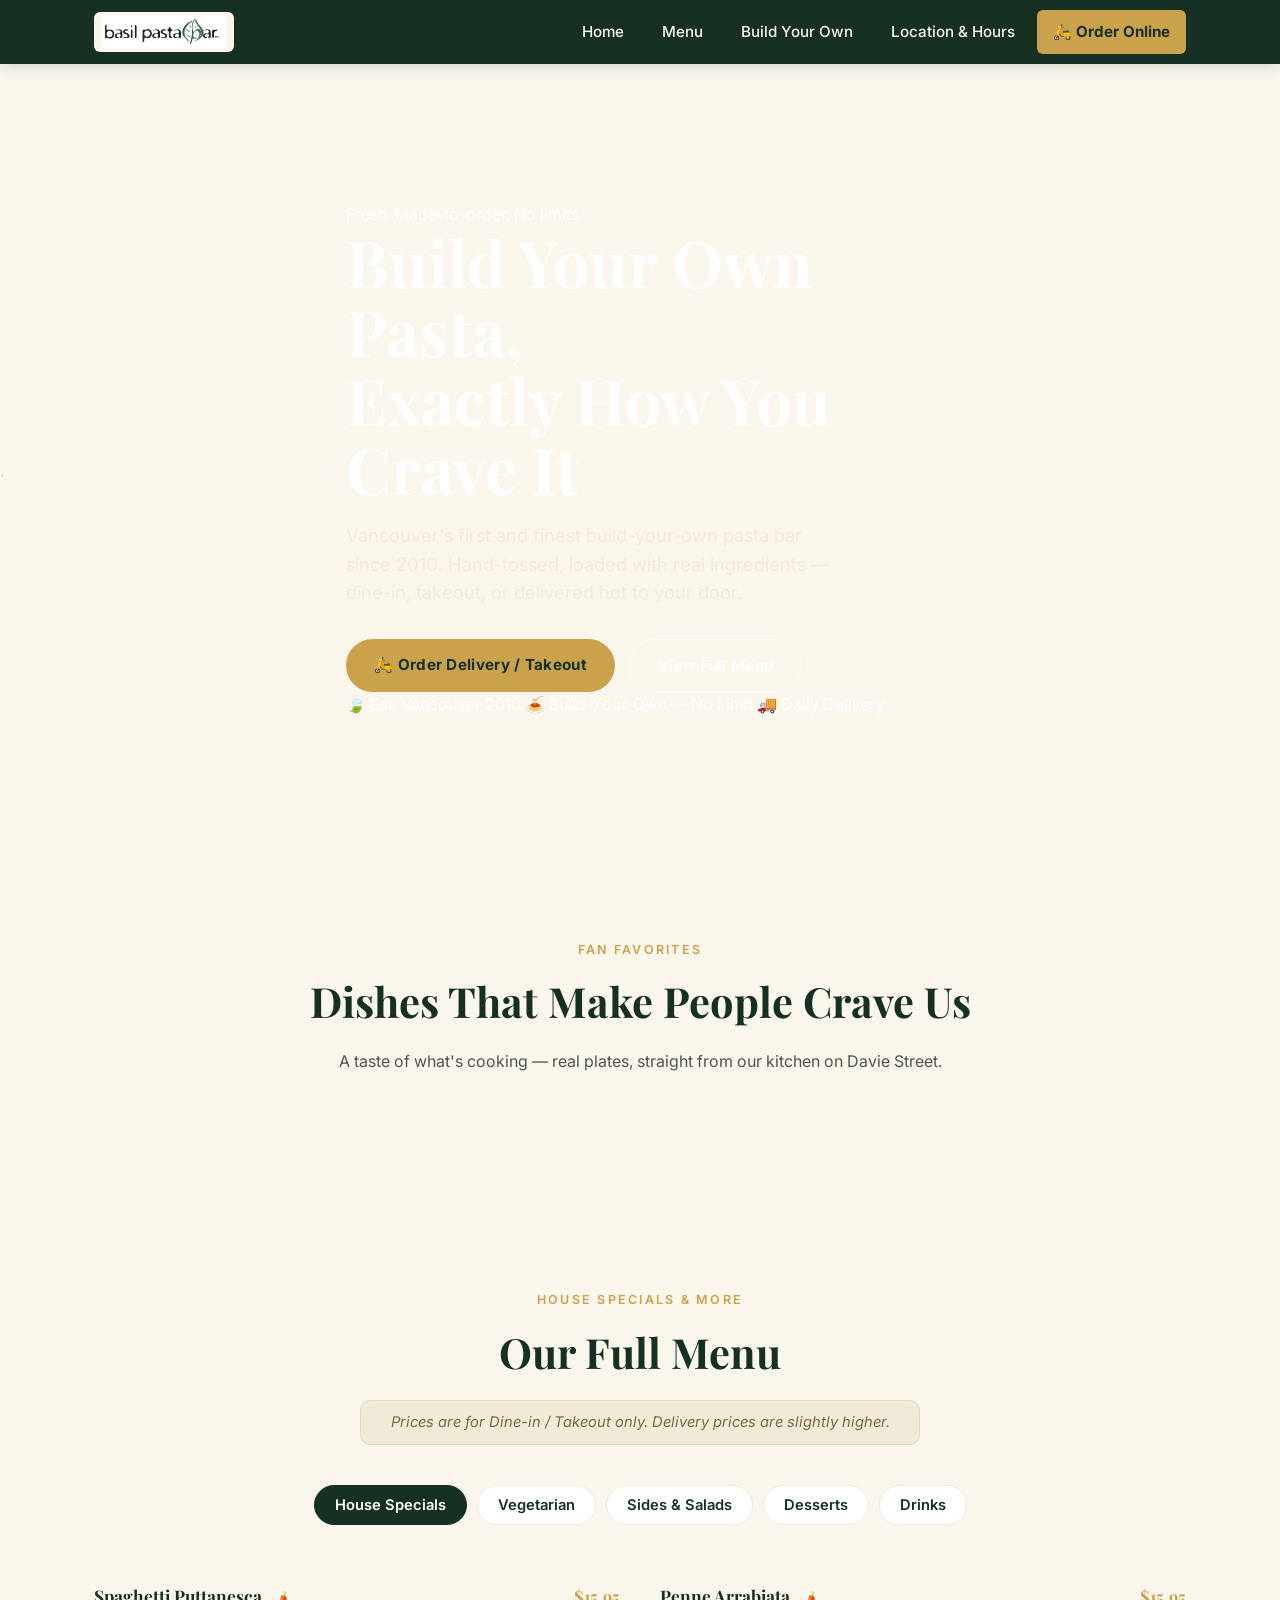
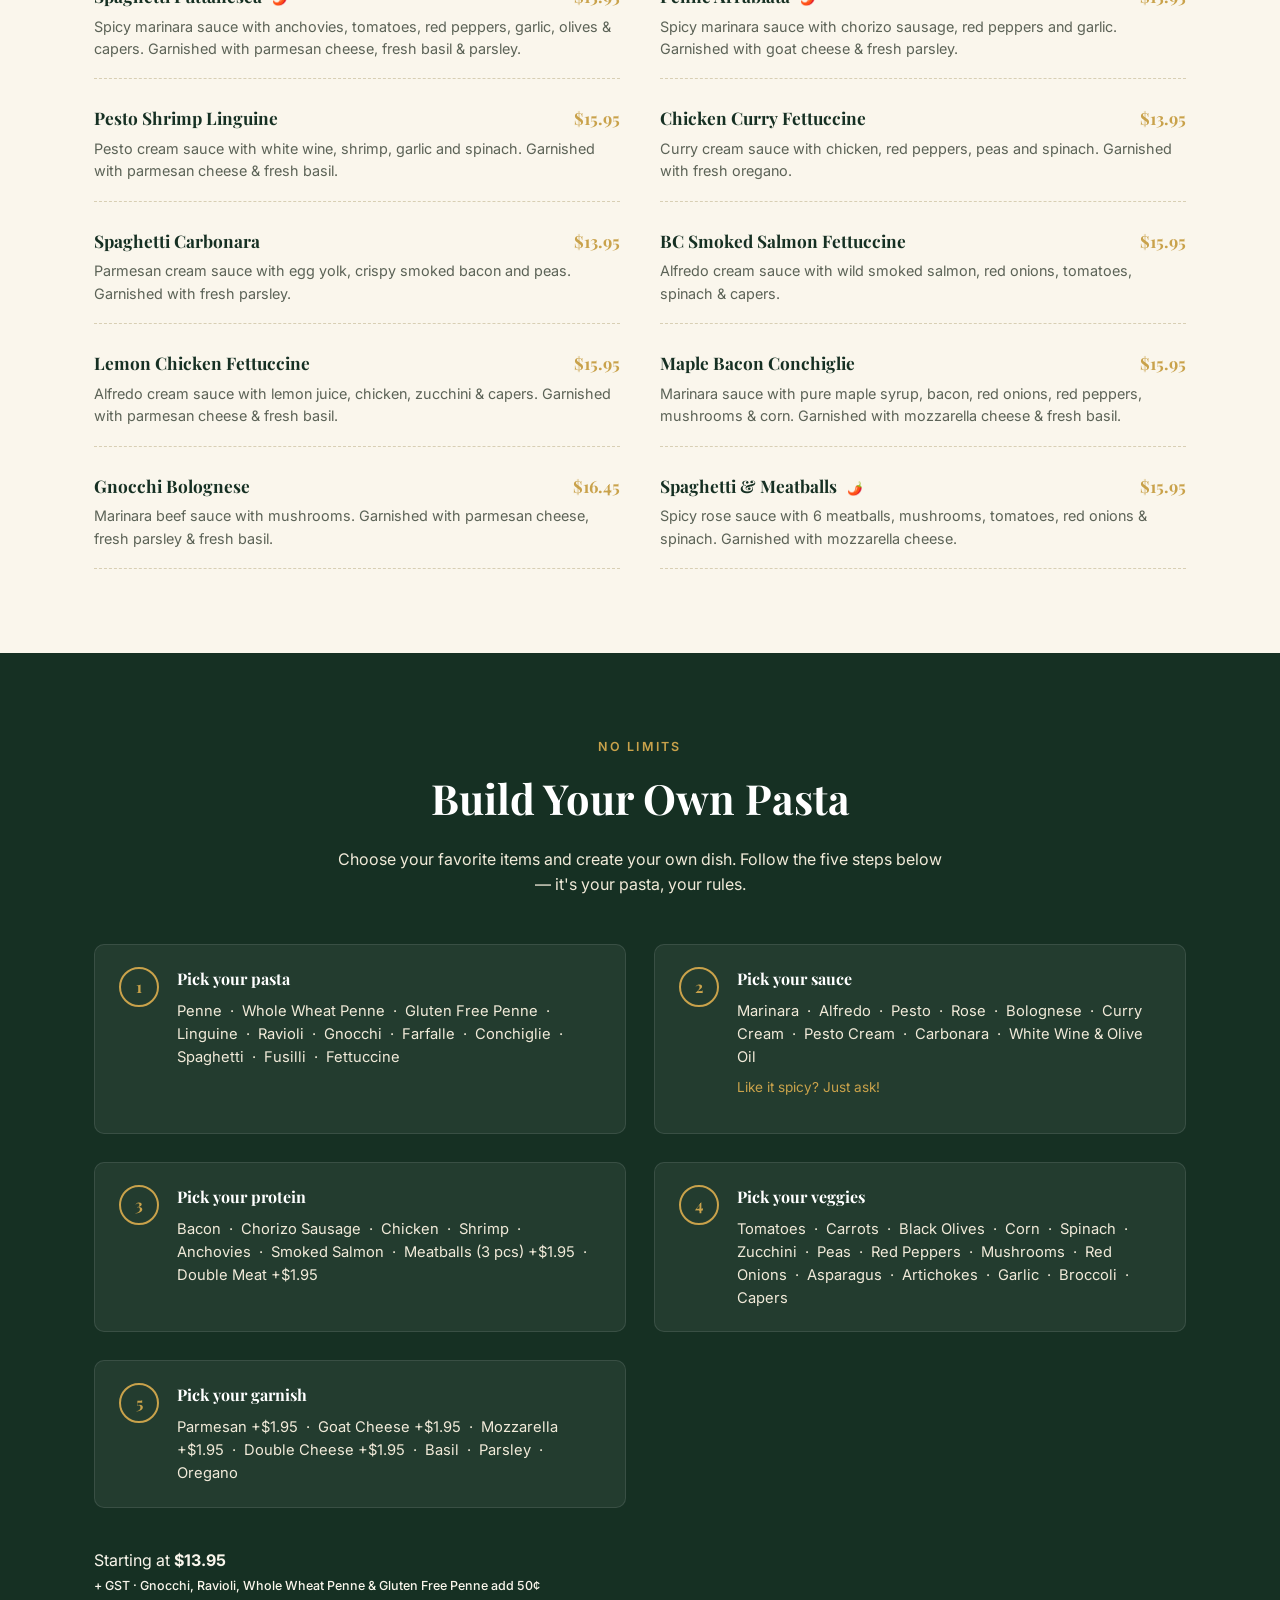
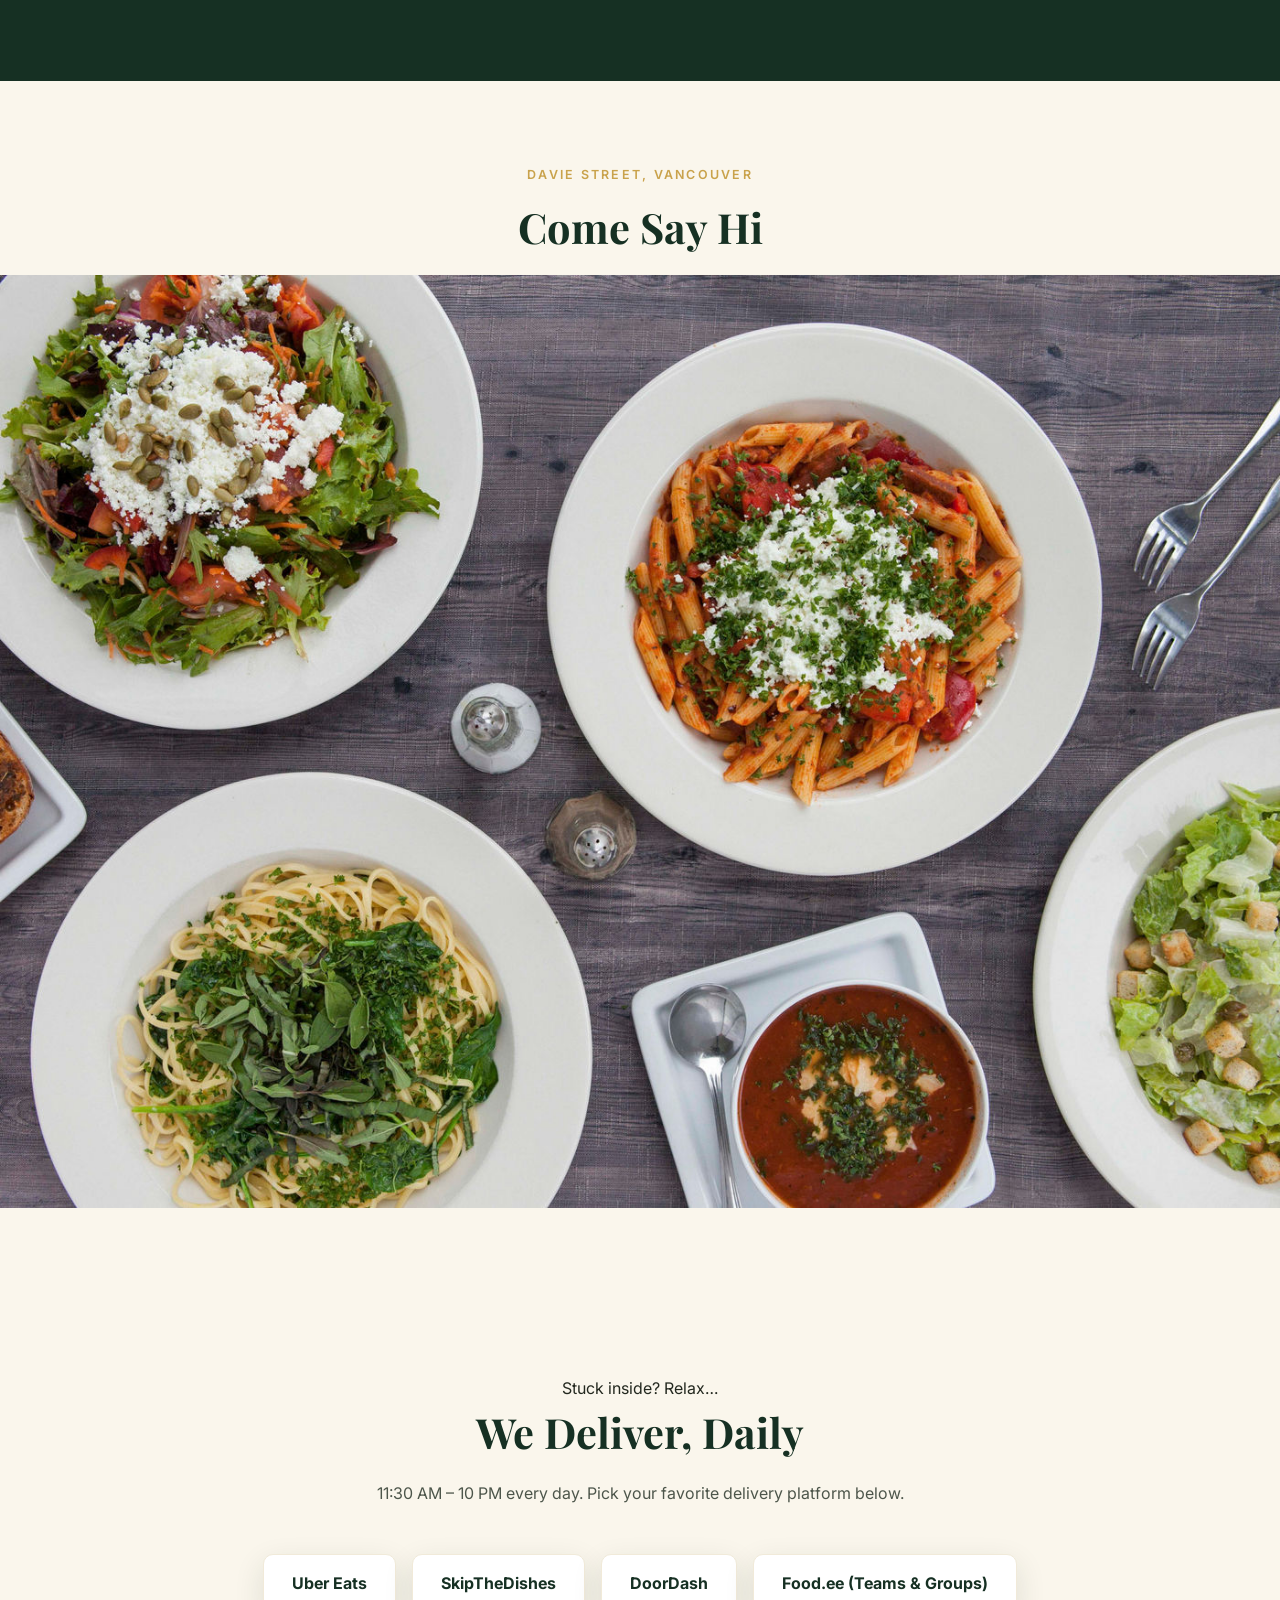
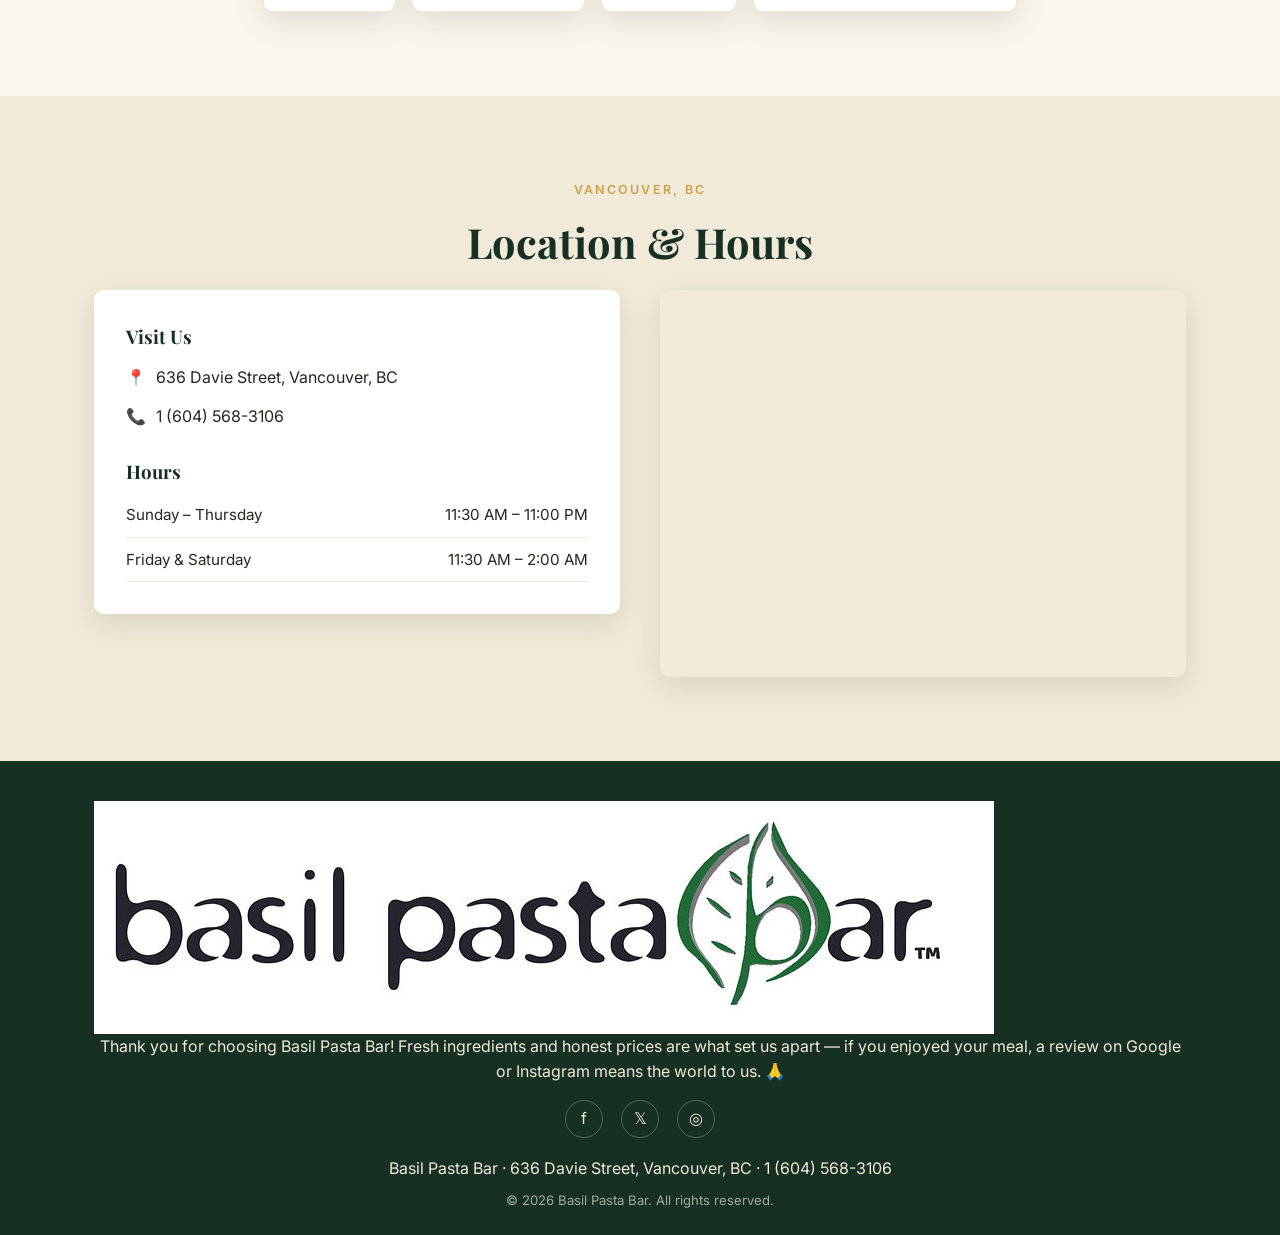
==== index.html @ 6fa66112 "Update index.html" ====
<!DOCTYPE html>
<html lang="en">
<head>
<meta charset="UTF-8">
<meta name="viewport" content="width=device-width, initial-scale=1.0">
<title>Basil Pasta Bar | Build-Your-Own Pasta in Vancouver, BC</title>
<meta name="description" content="Basil Pasta Bar — Vancouver's first and finest build-your-own pasta restaurant since 2010. 636 Davie Street, Vancouver, BC. Dine-in, takeout & delivery.">
<link rel="icon" href="images/logo.jpg">
<link rel="preconnect" href="https://fonts.googleapis.com">
<link href="https://fonts.googleapis.com/css2?family=Playfair+Display:wght@600;700;800&family=Caveat:wght@600;700&family=Inter:wght@400;500;600;700;800&display=swap" rel="stylesheet">
<link rel="stylesheet" href="css/style.css">
</head>
<body>

<header class="site-header" id="site-header">
  <div class="nav-wrap">
    <a href="#top" class="brand">
      <img src="images/logo.jpg" alt="Basil Pasta Bar logo">
    </a>
    <nav class="nav-links" id="nav-links">
      <a href="#top">Home</a>
      <a href="#menu">Menu</a>
      <a href="#build-your-own">Build Your Own</a>
      <a href="#location">Location &amp; Hours</a>
      <a href="#order-online" class="btn-order">🛵 Order Online</a>
    </nav>
    <button class="nav-toggle" id="nav-toggle" aria-label="Toggle menu">
      <span></span><span></span><span></span>
    </button>
  </div>
</header>

<section class="hero" id="top">
  <div class="hero-slides">
    <div class="hero-slide" style="background-image:url('images/dishes/puttanesca.jpg')"></div>
    <div class="hero-slide" style="background-image:url('images/dishes/penne-arrabiata.jpg')"></div>
    <div class="hero-slide" style="background-image:url('images/dishes/pesto-shrimp-linguine.jpg')"></div>
    <div class="hero-slide" style="background-image:url('images/dishes/bc-smoked-salmon-fettuccine.jpg')"></div>
  </div>
  <div class="hero-scrim"></div>

  <div class="twirl-badge" aria-hidden="true">
    <svg viewBox="0 0 200 200" class="twirl-badge-ring">
      <defs>
        <path id="twirl-circle-path" d="M 100,100 m -78,0 a 78,78 0 1,1 156,0 a 78,78 0 1,1 -156,0" />
      </defs>
      <text font-size="12.5" font-weight="700" letter-spacing="2" fill="var(--cream-2)">
        <textPath href="#twirl-circle-path" startOffset="0%">
          TWIRL-WORTHY • FRESH DAILY • NO LIMITS •
        </textPath>
      </text>
    </svg>
    <svg viewBox="0 0 100 100" class="twirl-badge-icon">
      <g class="twirl-strands">
        <path class="twirl-strand" pathLength="100" d="M35,78 C 30,55 55,58 48,38 C 42,20 60,15 58,4" />
        <path class="twirl-strand twirl-strand-2" pathLength="100" d="M50,80 C 46,58 68,55 60,36 C 53,18 68,14 64,3" />
        <path class="twirl-strand twirl-strand-3" pathLength="100" d="M64,78 C 62,56 82,52 72,34 C 64,17 76,12 70,2" />
      </g>
      <g class="twirl-fork">
        <line x1="50" y1="2" x2="50" y2="30" />
        <line x1="44" y1="2" x2="44" y2="14" />
        <line x1="50" y1="2" x2="50" y2="14" />
        <line x1="56" y1="2" x2="56" y2="14" />
      </g>
    </svg>
  </div>

  <div class="container hero-content">
    <span class="hero-script">Fresh. Made-to-order. No limits.</span>
    <h1>Build Your Own Pasta,<br>Exactly How You Crave It</h1>
    <p class="lead">Vancouver's first and finest build-your-own pasta bar since 2010. Hand-tossed, loaded with real ingredients — dine-in, takeout, or delivered hot to your door.</p>
    <div class="hero-ctas">
      <a href="#order-online" class="btn btn-primary">🛵 Order Delivery / Takeout</a>
      <a href="#menu" class="btn btn-secondary">View Full Menu</a>
    </div>
    <div class="hero-badges">
      <span class="badge">🍃 Est. Vancouver 2010</span>
      <span class="badge">🍝 Build-Your-Own — No Limit</span>
      <span class="badge">🚚 Daily Delivery</span>
    </div>
  </div>
</section>

<section class="signature-section">
  <div class="container">
    <span class="section-label">Fan Favorites</span>
    <h2 class="section-title">Dishes That Make People Crave Us</h2>
    <p class="section-intro">A taste of what's cooking — real plates, straight from our kitchen on Davie Street.</p>
    <div class="dish-grid" id="signature-grid"></div>
  </div>
</section>

<section class="menu-section" id="menu">
  <div class="container">
    <span class="section-label">House Specials &amp; More</span>
    <h2 class="section-title">Our Full Menu</h2>
    <p id="menu-note" class="menu-note"></p>
    <div class="menu-tabs" id="menu-tabs"></div>
    <div id="menu-panels"></div>
  </div>
</section>

<section class="byo-section" id="build-your-own">
  <div class="container">
    <span class="section-label">No Limits</span>
    <h2 class="section-title">Build Your Own Pasta</h2>
    <p class="section-intro">Choose your favorite items and create your own dish. Follow the five steps below — it's your pasta, your rules.</p>
    <div class="byo-layout">
      <div class="byo-image reveal" id="byo-image"></div>
      <div class="byo-steps" id="byo-steps"></div>
    </div>
    <div class="byo-price-wrap" id="byo-price"></div>
  </div>
</section>

<section class="atmosphere-section">
  <div class="container">
    <span class="section-label">Davie Street, Vancouver</span>
    <h2 class="section-title">Come Say Hi</h2>
  </div>
  <div class="atmosphere-grid atmosphere-single">
    <img src="images/storefront.jpg" alt="Basil Pasta Bar storefront on Davie Street" loading="lazy">
  </div>
</section>

<section class="order-section" id="order-online" style="background-image:url('images/dishes/build-your-own.jpg')">
  <div class="order-overlay"></div>
  <div class="container">
    <span class="hero-script light">Stuck inside? Relax…</span>
    <h2 class="section-title light">We Deliver, Daily</h2>
    <p class="section-intro light">11:30 AM – 10 PM every day. Pick your favorite delivery platform below.</p>
    <div class="delivery-links" id="delivery-links"></div>
  </div>
</section>

<section class="location-section" id="location">
  <div class="container">
    <span class="section-label">Vancouver, BC</span>
    <h2 class="section-title">Location &amp; Hours</h2>
    <div class="location-grid">
      <div class="location-card">
        <h3>Visit Us</h3>
        <div class="contact-line">📍 <span data-field="address">636 Davie Street, Vancouver, BC</span></div>
        <div class="contact-line">📞 <a href="tel:16045683106" data-field="phone">1 (604) 568-3106</a></div>
        <h3 style="margin-top:28px;">Hours</h3>
        <div id="hours-list"></div>
      </div>
      <div class="location-map">
        <iframe
          src="https://maps.google.com/maps?q=636%20Davie%20Street%2C%20Vancouver%2C%20BC&t=&z=15&ie=UTF8&iwloc=&output=embed"
          allowfullscreen loading="lazy" title="Basil Pasta Bar location map"></iframe>
      </div>
    </div>
  </div>
</section>

<footer class="site-footer">
  <div class="container">
    <img src="images/logo.jpg" alt="Basil Pasta Bar" class="footer-logo">
    <p class="footer-thanks">Thank you for choosing Basil Pasta Bar! Fresh ingredients and honest prices are what set us apart — if you enjoyed your meal, a review on Google or Instagram means the world to us. 🙏</p>
    <div class="footer-social">
      <a id="social-facebook" target="_blank" rel="noopener" aria-label="Facebook">f</a>
      <a id="social-twitter" target="_blank" rel="noopener" aria-label="Twitter">𝕏</a>
      <a id="social-instagram" target="_blank" rel="noopener" aria-label="Instagram">◎</a>
    </div>
    <div>Basil Pasta Bar · 636 Davie Street, Vancouver, BC · <a href="tel:16045683106" data-field="phone">1 (604) 568-3106</a></div>
    <div class="footer-fine">&copy; <span id="year"></span> Basil Pasta Bar. All rights reserved.</div>
  </div>
</footer>

<script src="js/menu-data.js"></script>
<script src="js/main.js"></script>
</body>
</html>
---- css/style.css ----
:root {
  --green-dark: #163023;
  --green: #1f4a35;
  --green-mid: #2c6b4a;
  --cream: #faf6ec;
  --cream-2: #f1ead9;
  --gold: #c9a24b;
  --ink: #23281f;
  --white: #ffffff;
  --radius: 10px;
  --shadow: 0 10px 30px rgba(22, 48, 35, 0.12);
  --font-display: "Playfair Display", Georgia, serif;
  --font-body: "Inter", -apple-system, BlinkMacSystemFont, "Segoe UI", sans-serif;
}

* { box-sizing: border-box; }
html { scroll-behavior: smooth; }

body {
  margin: 0;
  font-family: var(--font-body);
  color: var(--ink);
  background: var(--cream);
  line-height: 1.55;
}

img { max-width: 100%; display: block; }
a { color: inherit; text-decoration: none; }
h1, h2, h3, h4 { font-family: var(--font-display); margin: 0 0 .4em; }
p { margin: 0 0 1em; }
.container { max-width: 1140px; margin: 0 auto; padding: 0 24px; }
section { padding: 84px 0; }
.section-label {
  text-transform: uppercase;
  letter-spacing: .18em;
  font-size: .78rem;
  color: var(--gold);
  font-weight: 600;
  margin-bottom: 10px;
  display: block;
  text-align: center;
}
.section-title {
  text-align: center;
  font-size: clamp(1.8rem, 3.5vw, 2.6rem);
  color: var(--green-dark);
  margin-bottom: 16px;
}
.section-intro {
  text-align: center;
  max-width: 620px;
  margin: 0 auto 48px;
  color: #4d564b;
}

/* ---------- Header ---------- */
.site-header {
  position: sticky;
  top: 0;
  z-index: 100;
  background: var(--green-dark);
  box-shadow: 0 2px 14px rgba(0,0,0,.15);
}
.nav-wrap {
  max-width: 1140px;
  margin: 0 auto;
  padding: 10px 24px;
  display: flex;
  align-items: center;
  justify-content: space-between;
}
.brand { display: flex; align-items: center; gap: 10px; }
.brand img { height: 40px; background: var(--cream); border-radius: 6px; padding: 4px 8px; }
.brand-est { color: var(--cream-2); font-size: .7rem; letter-spacing: .08em; display: none; }
.nav-links {
  display: flex;
  gap: 6px;
  align-items: center;
}
.nav-links a {
  color: var(--cream);
  padding: 10px 16px;
  font-weight: 500;
  font-size: .95rem;
  border-radius: 6px;
  transition: background .15s;
}
.nav-links a:hover { background: rgba(255,255,255,.08); }
.nav-links a.btn-order {
  background: var(--gold);
  color: var(--green-dark);
  font-weight: 700;
}
.nav-links a.btn-order:hover { background: #d8b563; }
.nav-toggle {
  display: none;
  flex-direction: column;
  gap: 5px;
  background: none;
  border: none;
  cursor: pointer;
  padding: 6px;
}
.nav-toggle span { width: 24px; height: 2px; background: var(--cream); display: block; }

/* ---------- Hero ---------- */
.hero {
  position: relative;
  min-height: 88vh;
  display: flex;
  align-items: center;
  color: var(--white);
  background: linear-gradient(180deg, rgba(15,35,25,.55), rgba(10,25,18,.82)), var(--hero-img) center/cover no-repeat;
}
.hero-content { max-width: 640px; }
.hero .section-label { text-align: left; color: var(--gold); }
.hero h1 {
  font-size: clamp(2.4rem, 5.5vw, 4rem);
  line-height: 1.08;
  margin-bottom: 18px;
}
.hero p.lead {
  font-size: 1.15rem;
  color: var(--cream-2);
  max-width: 500px;
}
.hero-ctas { display: flex; gap: 14px; margin-top: 32px; flex-wrap: wrap; }
.btn {
  display: inline-block;
  padding: 14px 28px;
  border-radius: 999px;
  font-weight: 700;
  font-size: .95rem;
  letter-spacing: .02em;
  transition: transform .15s, box-shadow .15s;
}
.btn-primary { background: var(--gold); color: var(--green-dark); }
.btn-secondary { background: transparent; color: var(--white); border: 1.5px solid rgba(255,255,255,.6); }
.btn:hover { transform: translateY(-2px); box-shadow: 0 8px 18px rgba(0,0,0,.25); }

/* ---------- Gallery strip ---------- */
.gallery-strip {
  display: grid;
  grid-template-columns: repeat(6, 1fr);
  gap: 4px;
  background: var(--green-dark);
}
.gallery-strip img { width: 100%; height: 220px; object-fit: cover; opacity: .92; transition: opacity .2s, transform .3s; }
.gallery-strip img:hover { opacity: 1; transform: scale(1.03); }

/* ---------- Menu ---------- */
.menu-section { background: var(--cream); }
.menu-note {
  text-align: center;
  font-style: italic;
  color: #7a6a3a;
  background: var(--cream-2);
  border: 1px solid #e6d9b8;
  border-radius: var(--radius);
  padding: 10px 16px;
  max-width: 560px;
  margin: 0 auto 40px;
  font-size: .92rem;
}
.menu-tabs {
  display: flex;
  flex-wrap: wrap;
  gap: 10px;
  justify-content: center;
  margin-bottom: 40px;
}
.menu-tab {
  background: var(--white);
  border: 1.5px solid var(--cream-2);
  color: var(--green-dark);
  padding: 10px 20px;
  border-radius: 999px;
  font-family: var(--font-body);
  font-weight: 600;
  font-size: .92rem;
  cursor: pointer;
  transition: all .15s;
}
.menu-tab:hover { border-color: var(--green-mid); }
.menu-tab.active { background: var(--green-dark); color: var(--white); border-color: var(--green-dark); }

.menu-panel { display: none; }
.menu-panel.active { display: block; animation: fadeIn .25s ease; }
@keyframes fadeIn { from { opacity: 0; transform: translateY(6px);} to { opacity: 1; transform: none; } }

.menu-list {
  display: grid;
  grid-template-columns: 1fr 1fr;
  gap: 8px 40px;
}
.menu-item {
  padding: 18px 0;
  border-bottom: 1px dashed #d8cfb4;
}
.menu-item-head {
  display: flex;
  justify-content: space-between;
  align-items: baseline;
  gap: 12px;
}
.menu-item-head h4 { font-size: 1.08rem; color: var(--green-dark); margin: 0; }
.menu-item-price {
  font-family: var(--font-display);
  font-weight: 700;
  color: var(--gold);
  white-space: nowrap;
  font-size: 1.05rem;
}
.menu-item-desc { font-size: .9rem; color: #5c6357; margin: 6px 0 0; }
.tag { font-size: .78rem; margin-left: 6px; }
.tag-veg { color: var(--green-mid); font-weight: 700; }

/* ---------- Build your own ---------- */
.byo-section { background: var(--green-dark); color: var(--cream); }
.byo-section .section-title { color: var(--white); }
.byo-section .section-intro { color: var(--cream-2); }
.byo-steps {
  display: grid;
  grid-template-columns: 1fr 1fr;
  gap: 28px;
  margin-bottom: 40px;
}
.byo-step {
  background: rgba(255,255,255,.06);
  border: 1px solid rgba(255,255,255,.1);
  border-radius: var(--radius);
  padding: 22px 24px;
  display: flex;
  gap: 18px;
}
.byo-step-num {
  flex-shrink: 0;
  width: 40px;
  height: 40px;
  border-radius: 50%;
  border: 2px solid var(--gold);
  color: var(--gold);
  font-family: var(--font-display);
  font-weight: 700;
  display: flex;
  align-items: center;
  justify-content: center;
}
.byo-step-body h4 { color: var(--white); margin-bottom: 8px; }
.byo-options { color: var(--cream-2); font-size: .92rem; margin: 0; }
.byo-note { color: var(--gold); font-size: .85rem; margin-top: 8px; }
.byo-price-badge {
  text-align: center;
  background: var(--gold);
  color: var(--green-dark);
  padding: 20px;
  border-radius: var(--radius);
  font-size: 1.3rem;
  max-width: 460px;
  margin: 0 auto;
}
.byo-pricenote { font-size: .78rem; font-weight: 500; display: inline-block; margin-top: 4px; }

/* ---------- Order online ---------- */
.order-section { text-align: center; }
.delivery-links {
  display: flex;
  gap: 16px;
  justify-content: center;
  flex-wrap: wrap;
  margin-top: 8px;
}
.delivery-btn {
  background: var(--white);
  border: 1.5px solid var(--cream-2);
  padding: 16px 28px;
  border-radius: var(--radius);
  font-weight: 700;
  color: var(--green-dark);
  box-shadow: var(--shadow);
  transition: transform .15s, border-color .15s;
}
.delivery-btn:hover { transform: translateY(-3px); border-color: var(--gold); }

/* ---------- Location ---------- */
.location-section { background: var(--cream-2); }
.location-grid {
  display: grid;
  grid-template-columns: 1fr 1fr;
  gap: 40px;
  align-items: start;
}
.location-card {
  background: var(--white);
  border-radius: var(--radius);
  padding: 32px;
  box-shadow: var(--shadow);
}
.location-card h3 { color: var(--green-dark); }
.hours-row {
  display: flex;
  justify-content: space-between;
  padding: 10px 0;
  border-bottom: 1px solid var(--cream-2);
  font-size: .95rem;
}
.location-map { border-radius: var(--radius); overflow: hidden; box-shadow: var(--shadow); }
.location-map iframe { width: 100%; height: 100%; min-height: 380px; border: 0; }
.contact-line { display: flex; align-items: center; gap: 10px; margin: 14px 0; font-size: 1rem; }
.contact-line strong { color: var(--green-dark); }

/* ---------- Footer ---------- */
.site-footer {
  background: var(--green-dark);
  color: var(--cream-2);
  padding: 40px 0 24px;
  text-align: center;
}
.footer-social { display: flex; gap: 18px; justify-content: center; margin-bottom: 18px; }
.footer-social a {
  width: 38px; height: 38px;
  border-radius: 50%;
  border: 1px solid rgba(255,255,255,.25);
  display: flex; align-items: center; justify-content: center;
  transition: background .15s;
}
.footer-social a:hover { background: rgba(255,255,255,.1); }
.footer-fine { font-size: .82rem; color: #9fae9e; margin-top: 10px; }

/* ---------- Responsive ---------- */
@media (max-width: 860px) {
  .nav-toggle { display: flex; }
  .nav-links {
    position: absolute;
    top: 100%; left: 0; right: 0;
    background: var(--green-dark);
    flex-direction: column;
    align-items: stretch;
    padding: 8px 16px 16px;
    display: none;
  }
  .nav-links.open { display: flex; }
  .nav-links a { padding: 12px 8px; }
  .gallery-strip { grid-template-columns: repeat(3, 1fr); }
  .gallery-strip img { height: 140px; }
  .menu-list { grid-template-columns: 1fr; }
  .byo-steps { grid-template-columns: 1fr; }
  .location-grid { grid-template-columns: 1fr; }
  section { padding: 56px 0; }
}
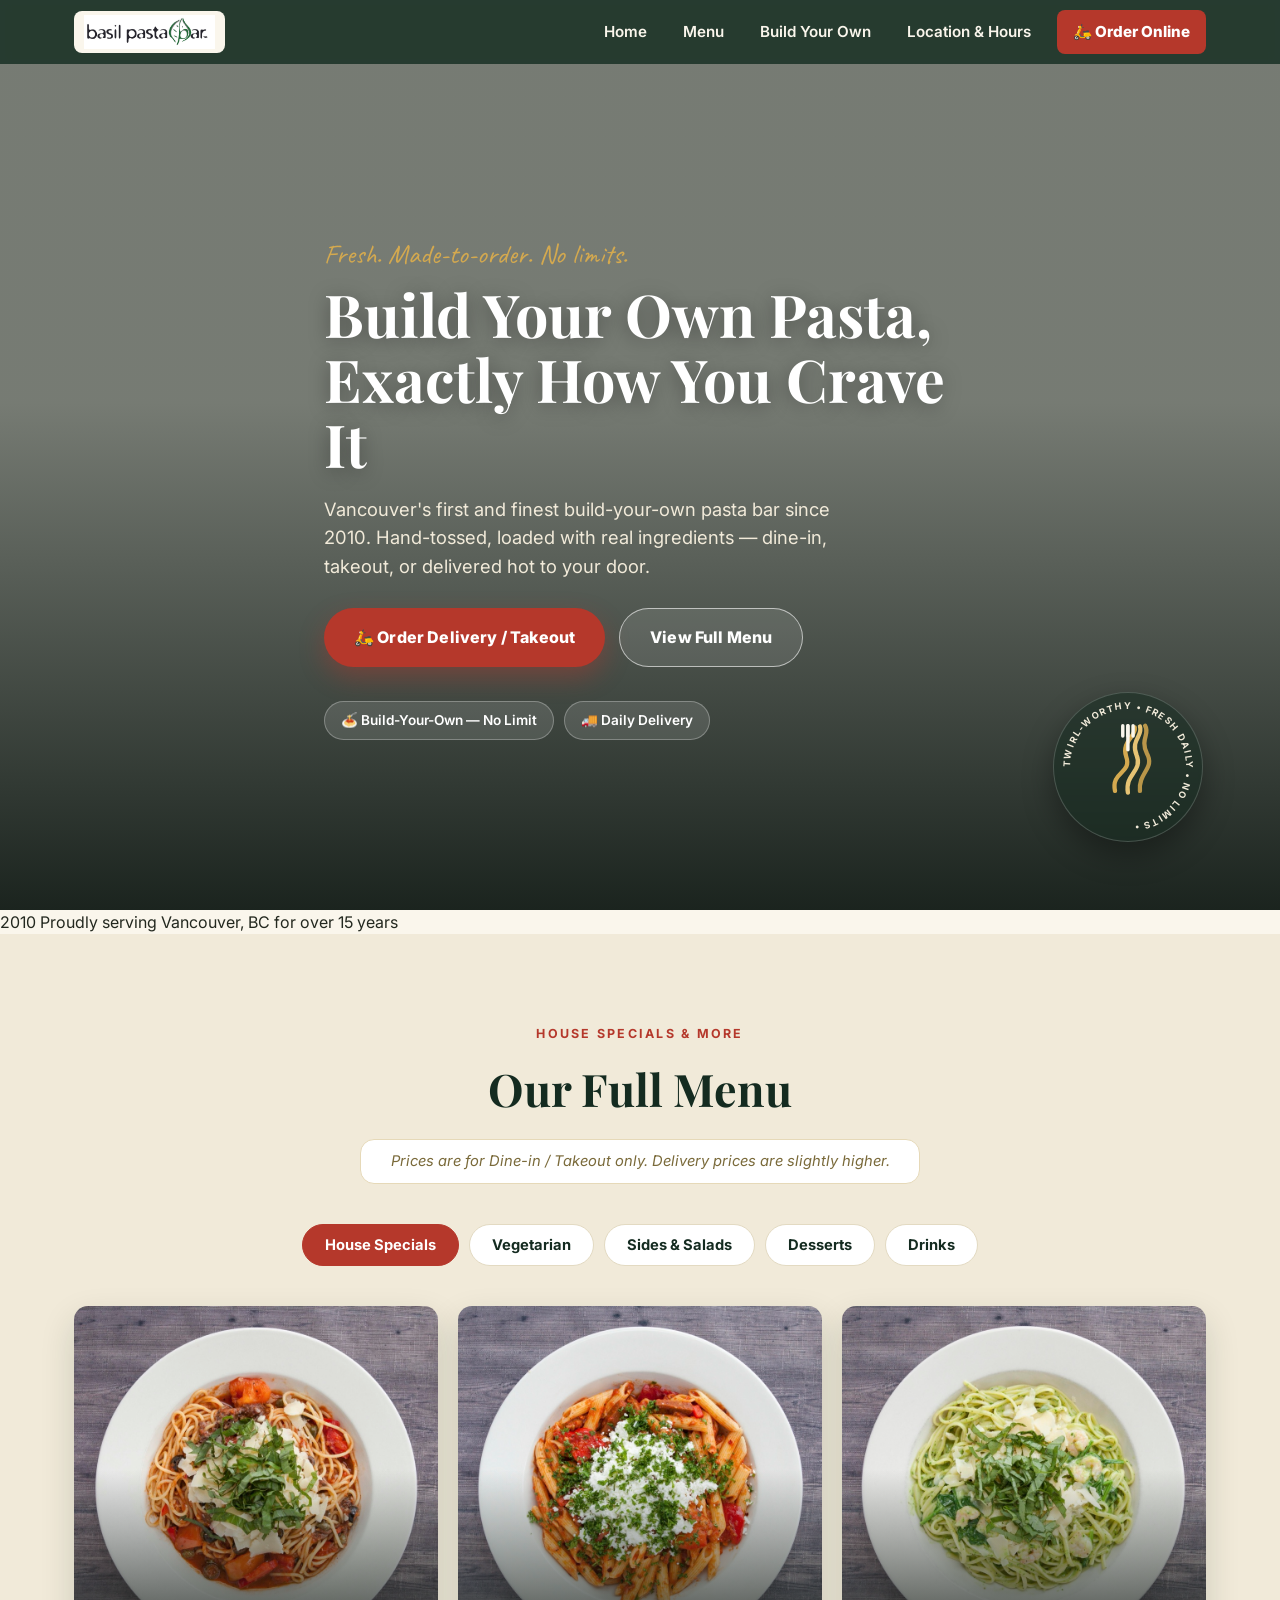
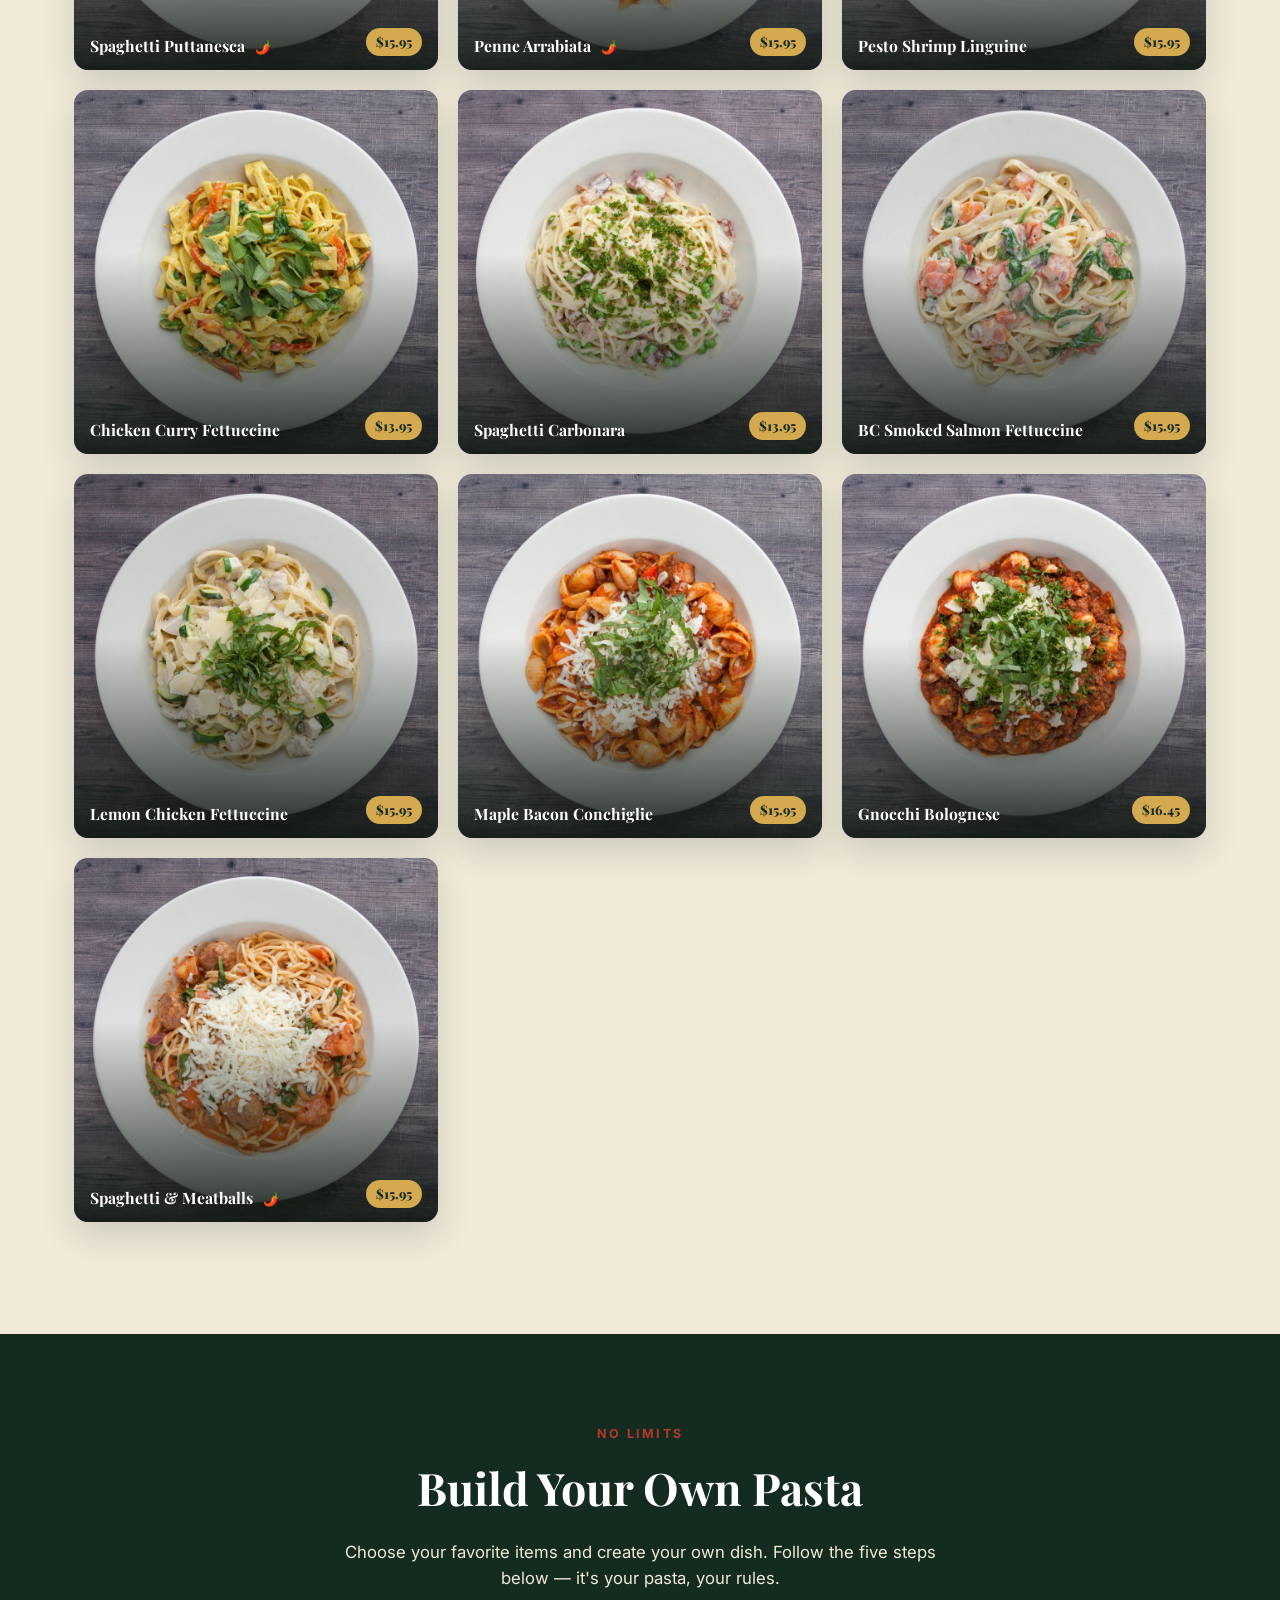
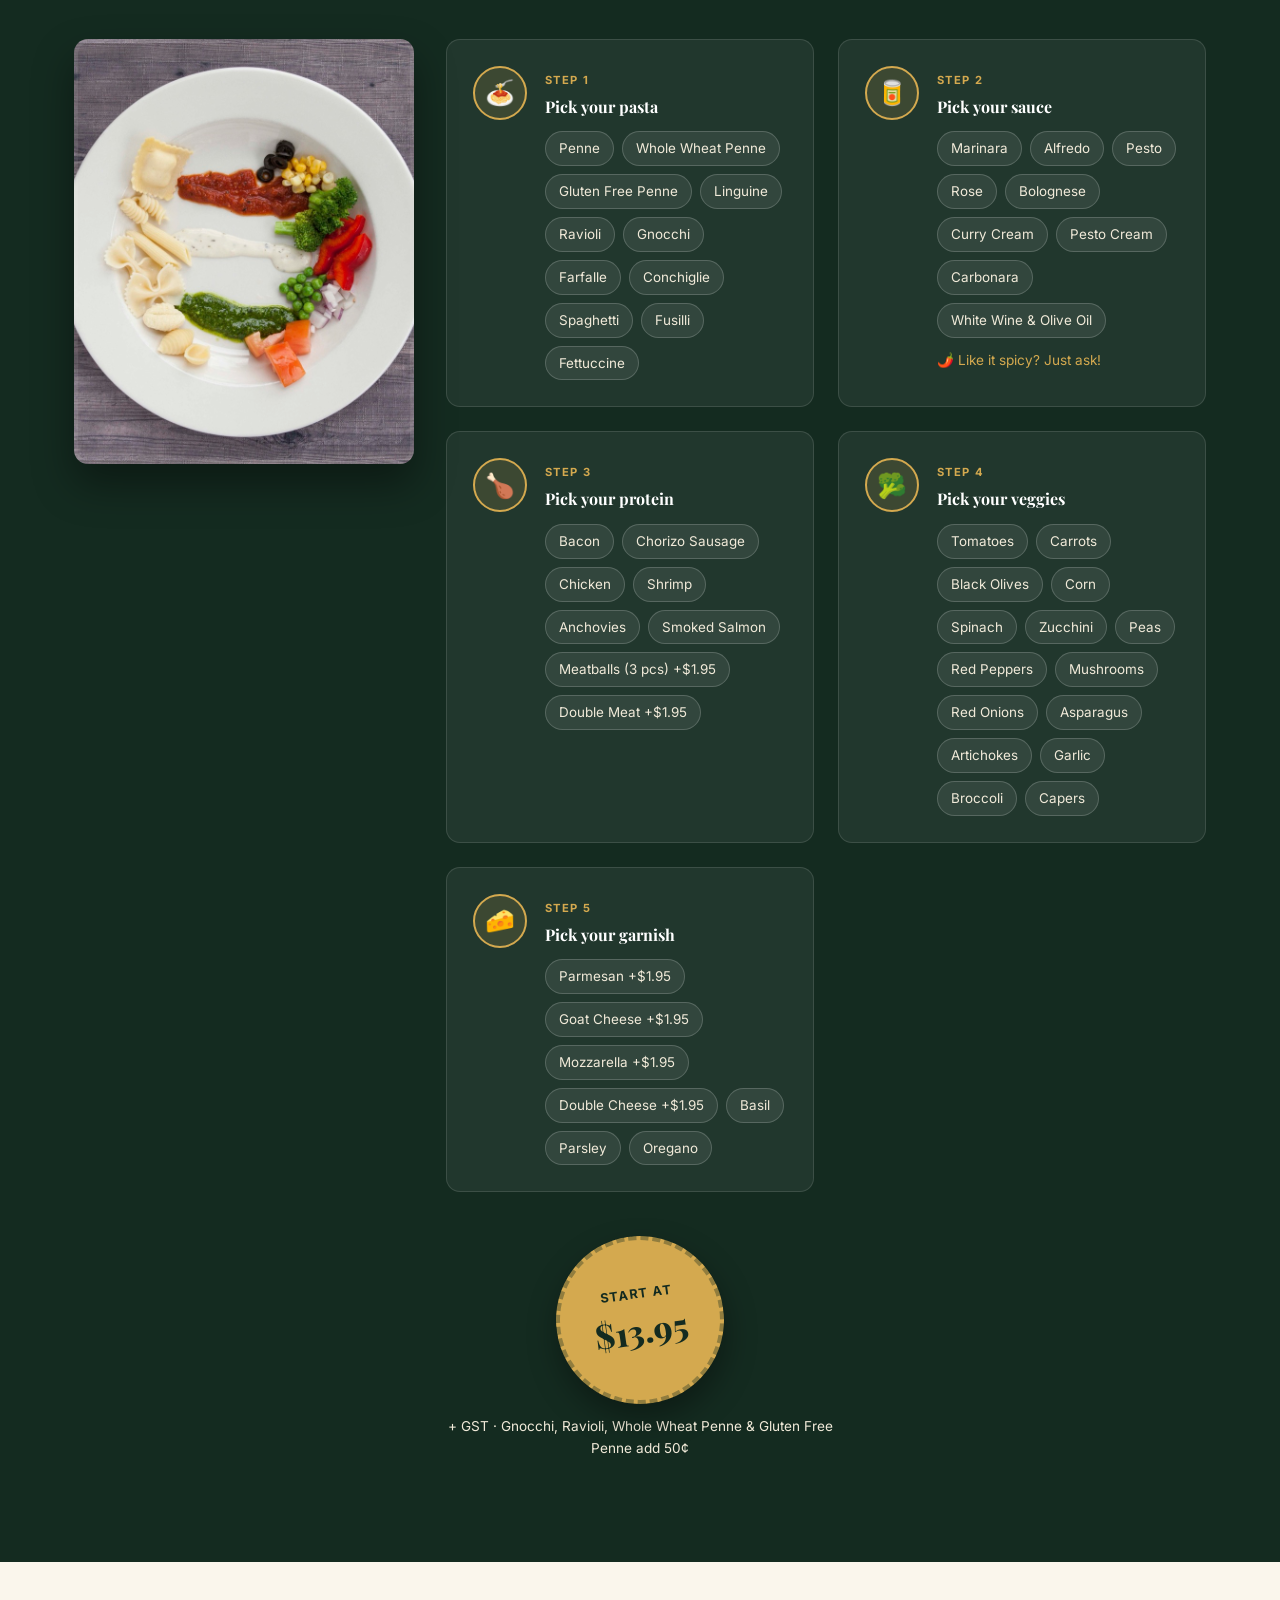
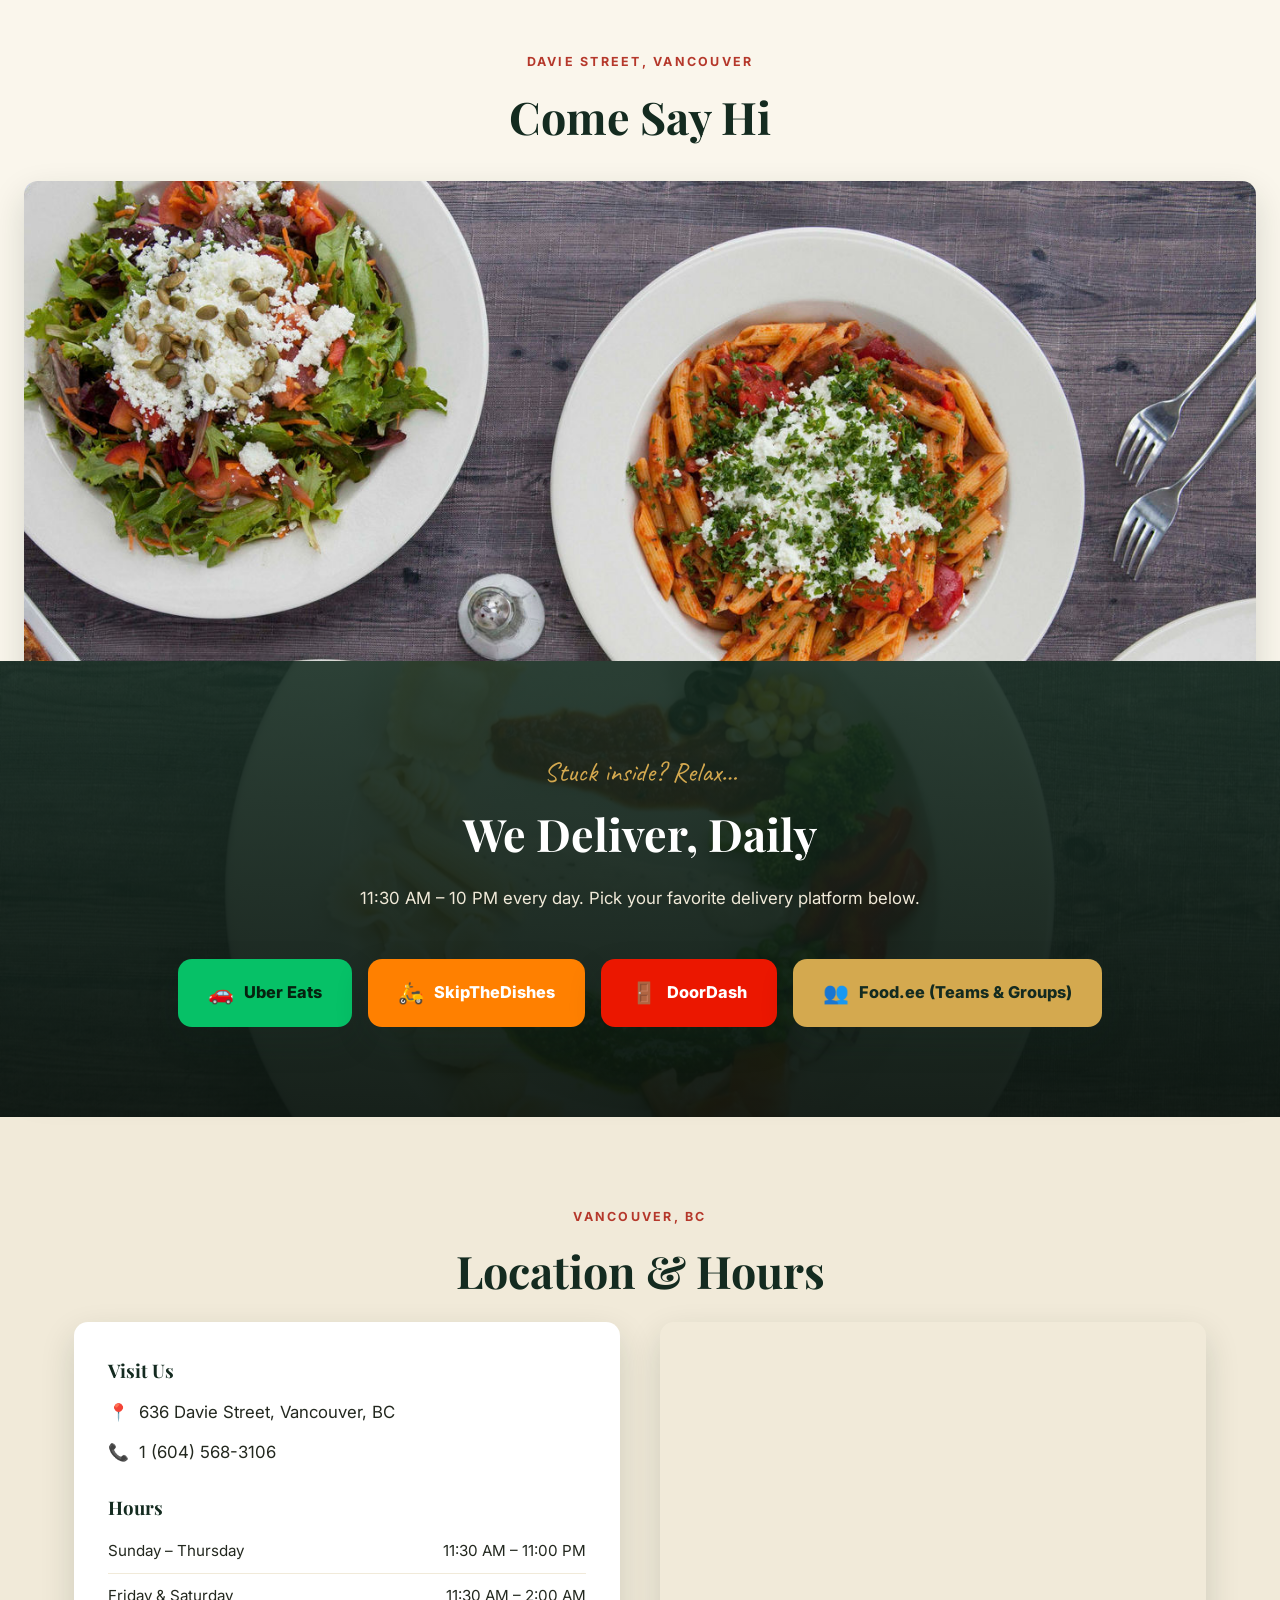
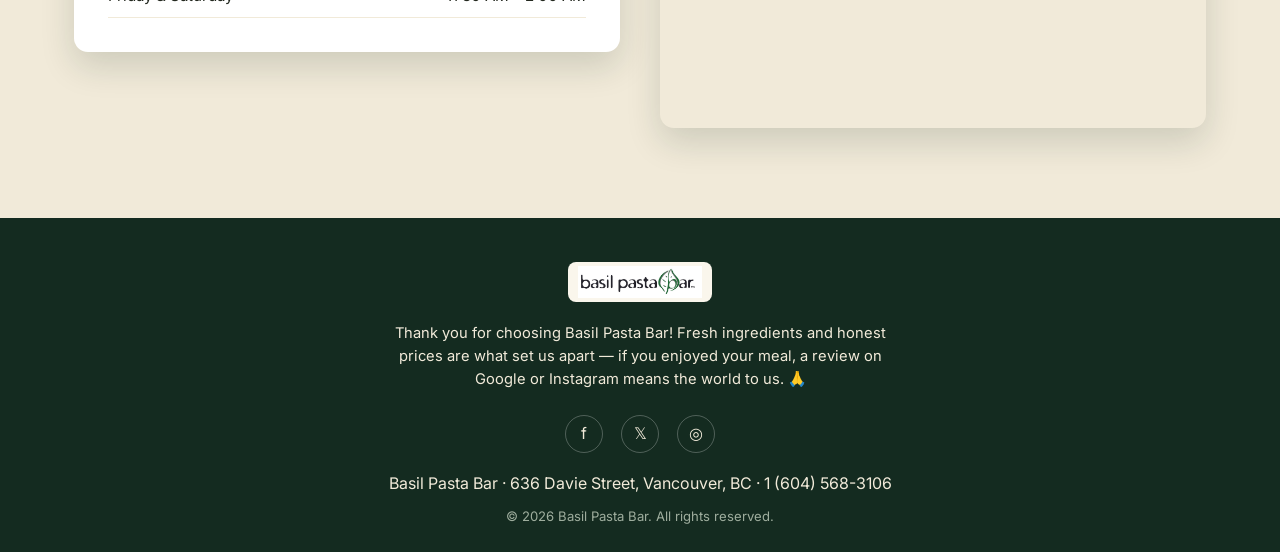
==== commit 1f40de3d: "Update index.html" ====
--- a/index.html
+++ b/index.html
@@ -74,21 +74,16 @@
       <a href="#menu" class="btn btn-secondary">View Full Menu</a>
     </div>
     <div class="hero-badges">
-      <span class="badge">🍃 Est. Vancouver 2010</span>
       <span class="badge">🍝 Build-Your-Own — No Limit</span>
       <span class="badge">🚚 Daily Delivery</span>
     </div>
   </div>
 </section>
 
-<section class="signature-section">
-  <div class="container">
-    <span class="section-label">Fan Favorites</span>
-    <h2 class="section-title">Dishes That Make People Crave Us</h2>
-    <p class="section-intro">A taste of what's cooking — real plates, straight from our kitchen on Davie Street.</p>
-    <div class="dish-grid" id="signature-grid"></div>
-  </div>
-</section>
+<div class="since-banner">
+  <span class="since-banner-year">2010</span>
+  <span class="since-banner-text">Proudly serving Vancouver, BC for over 15 years</span>
+</div>
 
 <section class="menu-section" id="menu">
   <div class="container">
--- a/css/style.css
+++ b/css/style.css
@@ -1,16 +1,19 @@
 :root {
-  --green-dark: #163023;
+  --green-dark: #142b20;
   --green: #1f4a35;
   --green-mid: #2c6b4a;
+  --red: #b5382b;
+  --red-dark: #8f2b21;
   --cream: #faf6ec;
   --cream-2: #f1ead9;
-  --gold: #c9a24b;
+  --gold: #d4a94f;
   --ink: #23281f;
   --white: #ffffff;
-  --radius: 10px;
-  --shadow: 0 10px 30px rgba(22, 48, 35, 0.12);
+  --radius: 14px;
+  --shadow: 0 14px 34px rgba(20, 43, 32, 0.16);
   --font-display: "Playfair Display", Georgia, serif;
   --font-body: "Inter", -apple-system, BlinkMacSystemFont, "Segoe UI", sans-serif;
+  --font-script: "Caveat", cursive;
 }
 
 * { box-sizing: border-box; }
@@ -28,70 +31,78 @@
 a { color: inherit; text-decoration: none; }
 h1, h2, h3, h4 { font-family: var(--font-display); margin: 0 0 .4em; }
 p { margin: 0 0 1em; }
-.container { max-width: 1140px; margin: 0 auto; padding: 0 24px; }
-section { padding: 84px 0; }
+.container { max-width: 1180px; margin: 0 auto; padding: 0 24px; }
+.container-fluid { max-width: 1400px; margin: 0 auto; padding: 0 24px; }
+section { padding: 90px 0; }
 .section-label {
   text-transform: uppercase;
   letter-spacing: .18em;
   font-size: .78rem;
-  color: var(--gold);
-  font-weight: 600;
+  color: var(--red);
+  font-weight: 700;
   margin-bottom: 10px;
   display: block;
   text-align: center;
 }
 .section-title {
   text-align: center;
-  font-size: clamp(1.8rem, 3.5vw, 2.6rem);
+  font-size: clamp(1.9rem, 3.8vw, 2.8rem);
   color: var(--green-dark);
   margin-bottom: 16px;
 }
+.section-title.light { color: var(--white); }
 .section-intro {
   text-align: center;
-  max-width: 620px;
+  max-width: 640px;
   margin: 0 auto 48px;
   color: #4d564b;
-}
+  font-size: 1.05rem;
+}
+.section-intro.light { color: var(--cream-2); }
+
+.reveal { opacity: 0; transform: translateY(24px); transition: opacity .6s ease, transform .6s ease; }
+.reveal.in-view { opacity: 1; transform: none; }
 
 /* ---------- Header ---------- */
 .site-header {
   position: sticky;
   top: 0;
   z-index: 100;
-  background: var(--green-dark);
-  box-shadow: 0 2px 14px rgba(0,0,0,.15);
-}
+  background: rgba(20, 43, 32, 0.92);
+  backdrop-filter: saturate(160%) blur(6px);
+  transition: background .2s;
+}
+.site-header.scrolled { background: var(--green-dark); box-shadow: 0 2px 14px rgba(0,0,0,.2); }
 .nav-wrap {
-  max-width: 1140px;
+  max-width: 1180px;
   margin: 0 auto;
   padding: 10px 24px;
   display: flex;
   align-items: center;
   justify-content: space-between;
 }
-.brand { display: flex; align-items: center; gap: 10px; }
-.brand img { height: 40px; background: var(--cream); border-radius: 6px; padding: 4px 8px; }
-.brand-est { color: var(--cream-2); font-size: .7rem; letter-spacing: .08em; display: none; }
+.brand img { height: 42px; background: var(--cream); border-radius: 8px; padding: 4px 10px; }
 .nav-links {
   display: flex;
-  gap: 6px;
+  gap: 4px;
   align-items: center;
 }
 .nav-links a {
   color: var(--cream);
   padding: 10px 16px;
-  font-weight: 500;
+  font-weight: 600;
   font-size: .95rem;
-  border-radius: 6px;
+  border-radius: 8px;
   transition: background .15s;
 }
 .nav-links a:hover { background: rgba(255,255,255,.08); }
 .nav-links a.btn-order {
-  background: var(--gold);
-  color: var(--green-dark);
-  font-weight: 700;
-}
-.nav-links a.btn-order:hover { background: #d8b563; }
+  background: var(--red);
+  color: var(--white);
+  font-weight: 800;
+  margin-left: 6px;
+}
+.nav-links a.btn-order:hover { background: var(--red-dark); }
 .nav-toggle {
   display: none;
   flex-direction: column;
@@ -106,55 +117,225 @@
 /* ---------- Hero ---------- */
 .hero {
   position: relative;
-  min-height: 88vh;
+  min-height: 94vh;
   display: flex;
   align-items: center;
   color: var(--white);
-  background: linear-gradient(180deg, rgba(15,35,25,.55), rgba(10,25,18,.82)), var(--hero-img) center/cover no-repeat;
-}
-.hero-content { max-width: 640px; }
-.hero .section-label { text-align: left; color: var(--gold); }
+  overflow: hidden;
+}
+.hero-slides { position: absolute; inset: 0; }
+.hero-slide {
+  position: absolute; inset: 0;
+  background-size: cover;
+  background-position: center;
+  opacity: 0;
+  animation: heroCrossfade 24s infinite;
+  transform: scale(1.08);
+}
+.hero-slide:nth-child(1) { animation-delay: 0s; }
+.hero-slide:nth-child(2) { animation-delay: 6s; }
+.hero-slide:nth-child(3) { animation-delay: 12s; }
+.hero-slide:nth-child(4) { animation-delay: 18s; }
+@keyframes heroCrossfade {
+  0% { opacity: 0; transform: scale(1.08); }
+  4% { opacity: 1; }
+  22% { opacity: 1; transform: scale(1.15); }
+  28% { opacity: 0; }
+  100% { opacity: 0; }
+}
+.hero-scrim {
+  position: absolute; inset: 0;
+  background: linear-gradient(180deg, rgba(10,22,16,.55) 0%, rgba(10,22,16,.55) 40%, rgba(8,18,13,.92) 100%);
+}
+.hero-content { position: relative; z-index: 2; max-width: 680px; }
+.hero-script {
+  font-family: var(--font-script);
+  font-size: 1.7rem;
+  color: var(--gold);
+  display: block;
+  margin-bottom: 6px;
+}
+.hero-script.light { color: var(--gold); }
 .hero h1 {
-  font-size: clamp(2.4rem, 5.5vw, 4rem);
-  line-height: 1.08;
+  font-size: clamp(2.4rem, 5.5vw, 3.7rem);
+  line-height: 1.1;
   margin-bottom: 18px;
+  text-shadow: 0 3px 20px rgba(0,0,0,.35);
 }
 .hero p.lead {
   font-size: 1.15rem;
   color: var(--cream-2);
-  max-width: 500px;
-}
-.hero-ctas { display: flex; gap: 14px; margin-top: 32px; flex-wrap: wrap; }
+  max-width: 540px;
+}
+.hero-ctas { display: flex; gap: 14px; margin-top: 28px; flex-wrap: wrap; }
 .btn {
-  display: inline-block;
-  padding: 14px 28px;
+  display: inline-flex;
+  align-items: center;
+  gap: 8px;
+  padding: 16px 30px;
   border-radius: 999px;
-  font-weight: 700;
+  font-weight: 800;
+  font-size: 1rem;
+  letter-spacing: .01em;
+  transition: transform .15s, box-shadow .15s, background .15s;
+}
+.btn-primary { background: var(--red); color: var(--white); box-shadow: 0 10px 24px rgba(181,56,43,.4); }
+.btn-primary:hover { background: var(--red-dark); }
+.btn-secondary { background: rgba(255,255,255,.1); color: var(--white); border: 1.5px solid rgba(255,255,255,.6); }
+.btn-secondary:hover { background: rgba(255,255,255,.2); }
+.btn:hover { transform: translateY(-2px); }
+
+.hero-badges { display: flex; gap: 10px; flex-wrap: wrap; margin-top: 34px; }
+
+/* ---------- Twirl badge (smooth vector animation, no video needed) ---------- */
+.twirl-badge {
+  position: absolute;
+  right: 6%;
+  bottom: 8%;
+  width: 150px;
+  height: 150px;
+  z-index: 3;
+  display: flex;
+  align-items: center;
+  justify-content: center;
+  border-radius: 50%;
+  background: rgba(20, 43, 32, 0.55);
+  backdrop-filter: blur(2px);
+  border: 1px solid rgba(255,255,255,.18);
+  box-shadow: 0 12px 30px rgba(0,0,0,.35);
+}
+.twirl-badge-ring {
+  position: absolute;
+  inset: 0;
+  width: 100%;
+  height: 100%;
+  animation: twirlRingSpin 16s linear infinite;
+  text-transform: uppercase;
+}
+@keyframes twirlRingSpin {
+  from { transform: rotate(0deg); }
+  to { transform: rotate(360deg); }
+}
+.twirl-badge-icon {
+  width: 58%;
+  height: 58%;
+  overflow: visible;
+}
+.twirl-strand {
+  fill: none;
+  stroke: var(--gold);
+  stroke-width: 5;
+  stroke-linecap: round;
+  stroke-dasharray: 100;
+  animation: twirlWind 2.4s cubic-bezier(.45,0,.55,1) infinite;
+  transform-origin: 50px 60px;
+}
+.twirl-strand-2 { animation-delay: .25s; stroke: #e6c374; }
+.twirl-strand-3 { animation-delay: .5s; stroke: var(--gold); opacity: .85; }
+@keyframes twirlWind {
+  0%   { stroke-dashoffset: 100; opacity: 0; }
+  15%  { opacity: 1; }
+  55%  { stroke-dashoffset: 0; opacity: 1; }
+  85%  { stroke-dashoffset: 0; opacity: 1; }
+  100% { stroke-dashoffset: -100; opacity: 0; }
+}
+.twirl-fork {
+  stroke: var(--cream);
+  stroke-width: 4;
+  stroke-linecap: round;
+  transform-box: fill-box;
+  transform-origin: center;
+  animation: twirlFork 2.4s cubic-bezier(.45,0,.55,1) infinite;
+}
+@keyframes twirlFork {
+  0%   { transform: translateY(4px) rotate(0deg); }
+  50%  { transform: translateY(-8px) rotate(180deg); }
+  100% { transform: translateY(4px) rotate(360deg); }
+}
+@media (max-width: 860px) {
+  .twirl-badge { width: 108px; height: 108px; right: 4%; bottom: 4%; }
+}
+@media (prefers-reduced-motion: reduce) {
+  .twirl-badge-ring, .twirl-strand, .twirl-fork { animation: none; }
+}
+.badge {
+  background: rgba(255,255,255,.12);
+  border: 1px solid rgba(255,255,255,.28);
+  padding: 8px 16px;
+  border-radius: 999px;
+  font-size: .85rem;
+  font-weight: 600;
+}
+
+/* ---------- Signature dishes ---------- */
+.signature-section { background: var(--cream); }
+.dish-grid {
+  display: grid;
+  grid-template-columns: repeat(3, 1fr);
+  gap: 26px;
+}
+.dish-card {
+  position: relative;
+  border-radius: var(--radius);
+  overflow: hidden;
+  box-shadow: var(--shadow);
+  aspect-ratio: 4/5;
+  display: block;
+  transition: transform .3s ease, box-shadow .3s ease;
+}
+.dish-card:hover { transform: translateY(-6px); box-shadow: 0 20px 40px rgba(20,43,32,.28); }
+.dish-card-img {
+  position: absolute; inset: 0;
+  background-size: cover;
+  background-position: center;
+  transition: transform .5s ease;
+}
+.dish-card:hover .dish-card-img { transform: scale(1.08); }
+.dish-card::before {
+  content: "";
+  position: absolute; inset: 0;
+  background: linear-gradient(180deg, rgba(0,0,0,0) 45%, rgba(10,18,12,.88) 100%);
+  z-index: 1;
+}
+.dish-card-body {
+  position: absolute; left: 0; right: 0; bottom: 0;
+  z-index: 2;
+  padding: 20px;
+  display: flex;
+  align-items: flex-end;
+  justify-content: space-between;
+  gap: 10px;
+}
+.dish-card-body h3 { color: var(--white); font-size: 1.15rem; margin: 0; line-height: 1.25; }
+.dish-card-price {
+  background: var(--gold);
+  color: var(--green-dark);
+  font-family: var(--font-display);
+  font-weight: 800;
+  padding: 5px 12px;
+  border-radius: 999px;
   font-size: .95rem;
-  letter-spacing: .02em;
-  transition: transform .15s, box-shadow .15s;
-}
-.btn-primary { background: var(--gold); color: var(--green-dark); }
-.btn-secondary { background: transparent; color: var(--white); border: 1.5px solid rgba(255,255,255,.6); }
-.btn:hover { transform: translateY(-2px); box-shadow: 0 8px 18px rgba(0,0,0,.25); }
-
-/* ---------- Gallery strip ---------- */
-.gallery-strip {
-  display: grid;
-  grid-template-columns: repeat(6, 1fr);
-  gap: 4px;
-  background: var(--green-dark);
-}
-.gallery-strip img { width: 100%; height: 220px; object-fit: cover; opacity: .92; transition: opacity .2s, transform .3s; }
-.gallery-strip img:hover { opacity: 1; transform: scale(1.03); }
+  white-space: nowrap;
+}
+
+/* Smaller card grid used inside menu tab panels */
+.dish-grid-menu {
+  grid-template-columns: repeat(3, 1fr);
+  gap: 20px;
+  margin-bottom: 22px;
+}
+.dish-grid-menu .dish-card { aspect-ratio: 1/1; }
+.dish-grid-menu .dish-card-body { padding: 14px 16px; }
+.dish-grid-menu .dish-card-body h3 { font-size: .98rem; }
+.dish-grid-menu .dish-card-price { font-size: .82rem; padding: 4px 10px; }
 
 /* ---------- Menu ---------- */
-.menu-section { background: var(--cream); }
+.menu-section { background: var(--cream-2); }
 .menu-note {
   text-align: center;
   font-style: italic;
   color: #7a6a3a;
-  background: var(--cream-2);
+  background: var(--white);
   border: 1px solid #e6d9b8;
   border-radius: var(--radius);
   padding: 10px 16px;
@@ -171,18 +352,18 @@
 }
 .menu-tab {
   background: var(--white);
-  border: 1.5px solid var(--cream-2);
+  border: 1.5px solid #e3dac2;
   color: var(--green-dark);
-  padding: 10px 20px;
+  padding: 11px 22px;
   border-radius: 999px;
   font-family: var(--font-body);
-  font-weight: 600;
+  font-weight: 700;
   font-size: .92rem;
   cursor: pointer;
   transition: all .15s;
 }
 .menu-tab:hover { border-color: var(--green-mid); }
-.menu-tab.active { background: var(--green-dark); color: var(--white); border-color: var(--green-dark); }
+.menu-tab.active { background: var(--red); color: var(--white); border-color: var(--red); }
 
 .menu-panel { display: none; }
 .menu-panel.active { display: block; animation: fadeIn .25s ease; }
@@ -191,11 +372,15 @@
 .menu-list {
   display: grid;
   grid-template-columns: 1fr 1fr;
-  gap: 8px 40px;
+  gap: 6px 40px;
+  background: var(--white);
+  border-radius: var(--radius);
+  padding: 10px 28px;
+  box-shadow: var(--shadow);
 }
 .menu-item {
   padding: 18px 0;
-  border-bottom: 1px dashed #d8cfb4;
+  border-bottom: 1px dashed #e3dac2;
 }
 .menu-item-head {
   display: flex;
@@ -206,8 +391,8 @@
 .menu-item-head h4 { font-size: 1.08rem; color: var(--green-dark); margin: 0; }
 .menu-item-price {
   font-family: var(--font-display);
-  font-weight: 700;
-  color: var(--gold);
+  font-weight: 800;
+  color: var(--red);
   white-space: nowrap;
   font-size: 1.05rem;
 }
@@ -216,53 +401,119 @@
 .tag-veg { color: var(--green-mid); font-weight: 700; }
 
 /* ---------- Build your own ---------- */
-.byo-section { background: var(--green-dark); color: var(--cream); }
+.byo-section { background: var(--green-dark); color: var(--cream); position: relative; overflow: hidden; }
 .byo-section .section-title { color: var(--white); }
 .byo-section .section-intro { color: var(--cream-2); }
+.byo-layout {
+  display: grid;
+  grid-template-columns: 340px 1fr;
+  gap: 32px;
+  margin-bottom: 44px;
+  align-items: start;
+}
+.byo-image {
+  position: sticky;
+  top: 100px;
+  aspect-ratio: 4/5;
+  border-radius: var(--radius);
+  background-size: cover;
+  background-position: center;
+  box-shadow: 0 20px 40px rgba(0,0,0,.4);
+  border: 4px solid rgba(255,255,255,.08);
+}
 .byo-steps {
   display: grid;
   grid-template-columns: 1fr 1fr;
-  gap: 28px;
-  margin-bottom: 40px;
+  gap: 24px;
 }
 .byo-step {
   background: rgba(255,255,255,.06);
-  border: 1px solid rgba(255,255,255,.1);
-  border-radius: var(--radius);
-  padding: 22px 24px;
+  border: 1px solid rgba(255,255,255,.12);
+  border-radius: var(--radius);
+  padding: 26px;
   display: flex;
   gap: 18px;
-}
+  transition: background .2s, transform .2s;
+}
+.byo-step:hover { background: rgba(255,255,255,.1); transform: translateY(-3px); }
 .byo-step-num {
   flex-shrink: 0;
-  width: 40px;
-  height: 40px;
+  width: 54px;
+  height: 54px;
   border-radius: 50%;
+  background: rgba(212,169,79,.15);
   border: 2px solid var(--gold);
-  color: var(--gold);
-  font-family: var(--font-display);
-  font-weight: 700;
+  font-size: 1.5rem;
   display: flex;
   align-items: center;
   justify-content: center;
 }
-.byo-step-body h4 { color: var(--white); margin-bottom: 8px; }
-.byo-options { color: var(--cream-2); font-size: .92rem; margin: 0; }
-.byo-note { color: var(--gold); font-size: .85rem; margin-top: 8px; }
-.byo-price-badge {
-  text-align: center;
+.byo-step-tag {
+  text-transform: uppercase;
+  letter-spacing: .12em;
+  font-size: .7rem;
+  color: var(--gold);
+  font-weight: 700;
+}
+.byo-step-body h4 { color: var(--white); margin: 4px 0 12px; }
+.byo-options { display: flex; flex-wrap: wrap; gap: 8px; }
+.byo-chip {
+  background: rgba(255,255,255,.08);
+  border: 1px solid rgba(255,255,255,.18);
+  color: var(--cream-2);
+  padding: 6px 13px;
+  border-radius: 999px;
+  font-size: .84rem;
+}
+.byo-note { color: var(--gold); font-size: .85rem; margin: 12px 0 0; }
+.byo-price-wrap { display: flex; flex-direction: column; align-items: center; gap: 12px; }
+.byo-stamp {
   background: var(--gold);
   color: var(--green-dark);
-  padding: 20px;
-  border-radius: var(--radius);
-  font-size: 1.3rem;
-  max-width: 460px;
+  width: 168px; height: 168px;
+  border-radius: 50%;
+  display: flex; flex-direction: column;
+  align-items: center; justify-content: center;
+  transform: rotate(-8deg);
+  box-shadow: 0 14px 30px rgba(0,0,0,.35);
+  border: 4px dashed rgba(20,43,32,.35);
+}
+.byo-stamp-label { font-size: .8rem; font-weight: 700; text-transform: uppercase; letter-spacing: .08em; }
+.byo-stamp-price { font-family: var(--font-display); font-size: 2.1rem; font-weight: 800; }
+.byo-pricenote { color: var(--cream-2); font-size: .85rem; text-align: center; max-width: 420px; }
+
+/* ---------- Atmosphere strip ---------- */
+.atmosphere-section { background: var(--cream); padding-bottom: 60px; }
+.atmosphere-section .container { margin-bottom: 30px; }
+.atmosphere-grid {
+  max-width: 1400px;
   margin: 0 auto;
-}
-.byo-pricenote { font-size: .78rem; font-weight: 500; display: inline-block; margin-top: 4px; }
+  padding: 0 24px;
+  display: grid;
+  grid-template-columns: 2fr 1fr;
+  gap: 14px;
+  height: 420px;
+}
+.atmosphere-grid img {
+  width: 100%; height: 100%;
+  object-fit: cover;
+  border-radius: var(--radius);
+  box-shadow: var(--shadow);
+  transition: transform .35s ease;
+}
+.atmosphere-grid img:hover { transform: scale(1.015); }
+.atmosphere-single { grid-template-columns: 1fr; }
 
 /* ---------- Order online ---------- */
-.order-section { text-align: center; }
+.order-section {
+  position: relative;
+  text-align: center;
+  background-size: cover;
+  background-position: center;
+  color: var(--white);
+}
+.order-overlay { position: absolute; inset: 0; background: linear-gradient(180deg, rgba(20,43,32,.88), rgba(10,20,14,.94)); }
+.order-section .container { position: relative; z-index: 1; }
 .delivery-links {
   display: flex;
   gap: 16px;
@@ -272,15 +523,23 @@
 }
 .delivery-btn {
   background: var(--white);
-  border: 1.5px solid var(--cream-2);
-  padding: 16px 28px;
-  border-radius: var(--radius);
-  font-weight: 700;
+  padding: 18px 30px;
+  border-radius: var(--radius);
+  font-weight: 800;
   color: var(--green-dark);
   box-shadow: var(--shadow);
-  transition: transform .15s, border-color .15s;
-}
-.delivery-btn:hover { transform: translateY(-3px); border-color: var(--gold); }
+  transition: transform .15s;
+  display: flex;
+  align-items: center;
+  gap: 10px;
+  font-size: 1.02rem;
+}
+.delivery-icon { font-size: 1.3rem; }
+.delivery-btn:hover { transform: translateY(-4px) scale(1.02); }
+.delivery-ubereats { background: #06c167; color: #06210f; }
+.delivery-doordash { background: #eb1700; color: var(--white); }
+.delivery-skip { background: #ff8000; color: var(--white); }
+.delivery-foodee { background: var(--gold); color: var(--green-dark); }
 
 /* ---------- Location ---------- */
 .location-section { background: var(--cream-2); }
@@ -293,7 +552,7 @@
 .location-card {
   background: var(--white);
   border-radius: var(--radius);
-  padding: 32px;
+  padding: 34px;
   box-shadow: var(--shadow);
 }
 .location-card h3 { color: var(--green-dark); }
@@ -305,17 +564,19 @@
   font-size: .95rem;
 }
 .location-map { border-radius: var(--radius); overflow: hidden; box-shadow: var(--shadow); }
-.location-map iframe { width: 100%; height: 100%; min-height: 380px; border: 0; }
-.contact-line { display: flex; align-items: center; gap: 10px; margin: 14px 0; font-size: 1rem; }
+.location-map iframe { width: 100%; height: 100%; min-height: 400px; border: 0; }
+.contact-line { display: flex; align-items: center; gap: 10px; margin: 14px 0; font-size: 1.05rem; }
 .contact-line strong { color: var(--green-dark); }
 
 /* ---------- Footer ---------- */
 .site-footer {
   background: var(--green-dark);
   color: var(--cream-2);
-  padding: 40px 0 24px;
+  padding: 44px 0 26px;
   text-align: center;
 }
+.footer-logo { height: 40px; margin: 0 auto 20px; background: var(--cream); border-radius: 8px; padding: 4px 10px; }
+.footer-thanks { max-width: 520px; margin: 0 auto 24px; font-size: .92rem; color: var(--cream-2); }
 .footer-social { display: flex; gap: 18px; justify-content: center; margin-bottom: 18px; }
 .footer-social a {
   width: 38px; height: 38px;
@@ -341,10 +602,18 @@
   }
   .nav-links.open { display: flex; }
   .nav-links a { padding: 12px 8px; }
-  .gallery-strip { grid-template-columns: repeat(3, 1fr); }
-  .gallery-strip img { height: 140px; }
-  .menu-list { grid-template-columns: 1fr; }
+  .dish-grid { grid-template-columns: 1fr 1fr; }
+  .dish-grid-menu { grid-template-columns: 1fr 1fr; }
+  .menu-list { grid-template-columns: 1fr; padding: 6px 20px; }
+  .byo-layout { grid-template-columns: 1fr; }
+  .byo-image { position: static; aspect-ratio: 16/9; }
   .byo-steps { grid-template-columns: 1fr; }
+  .atmosphere-grid { grid-template-columns: 1fr; height: auto; }
+  .atmosphere-grid img { height: 220px; }
   .location-grid { grid-template-columns: 1fr; }
-  section { padding: 56px 0; }
-}
+  section { padding: 60px 0; }
+}
+@media (max-width: 520px) {
+  .dish-grid { grid-template-columns: 1fr; }
+  .dish-grid-menu { grid-template-columns: 1fr; }
+}
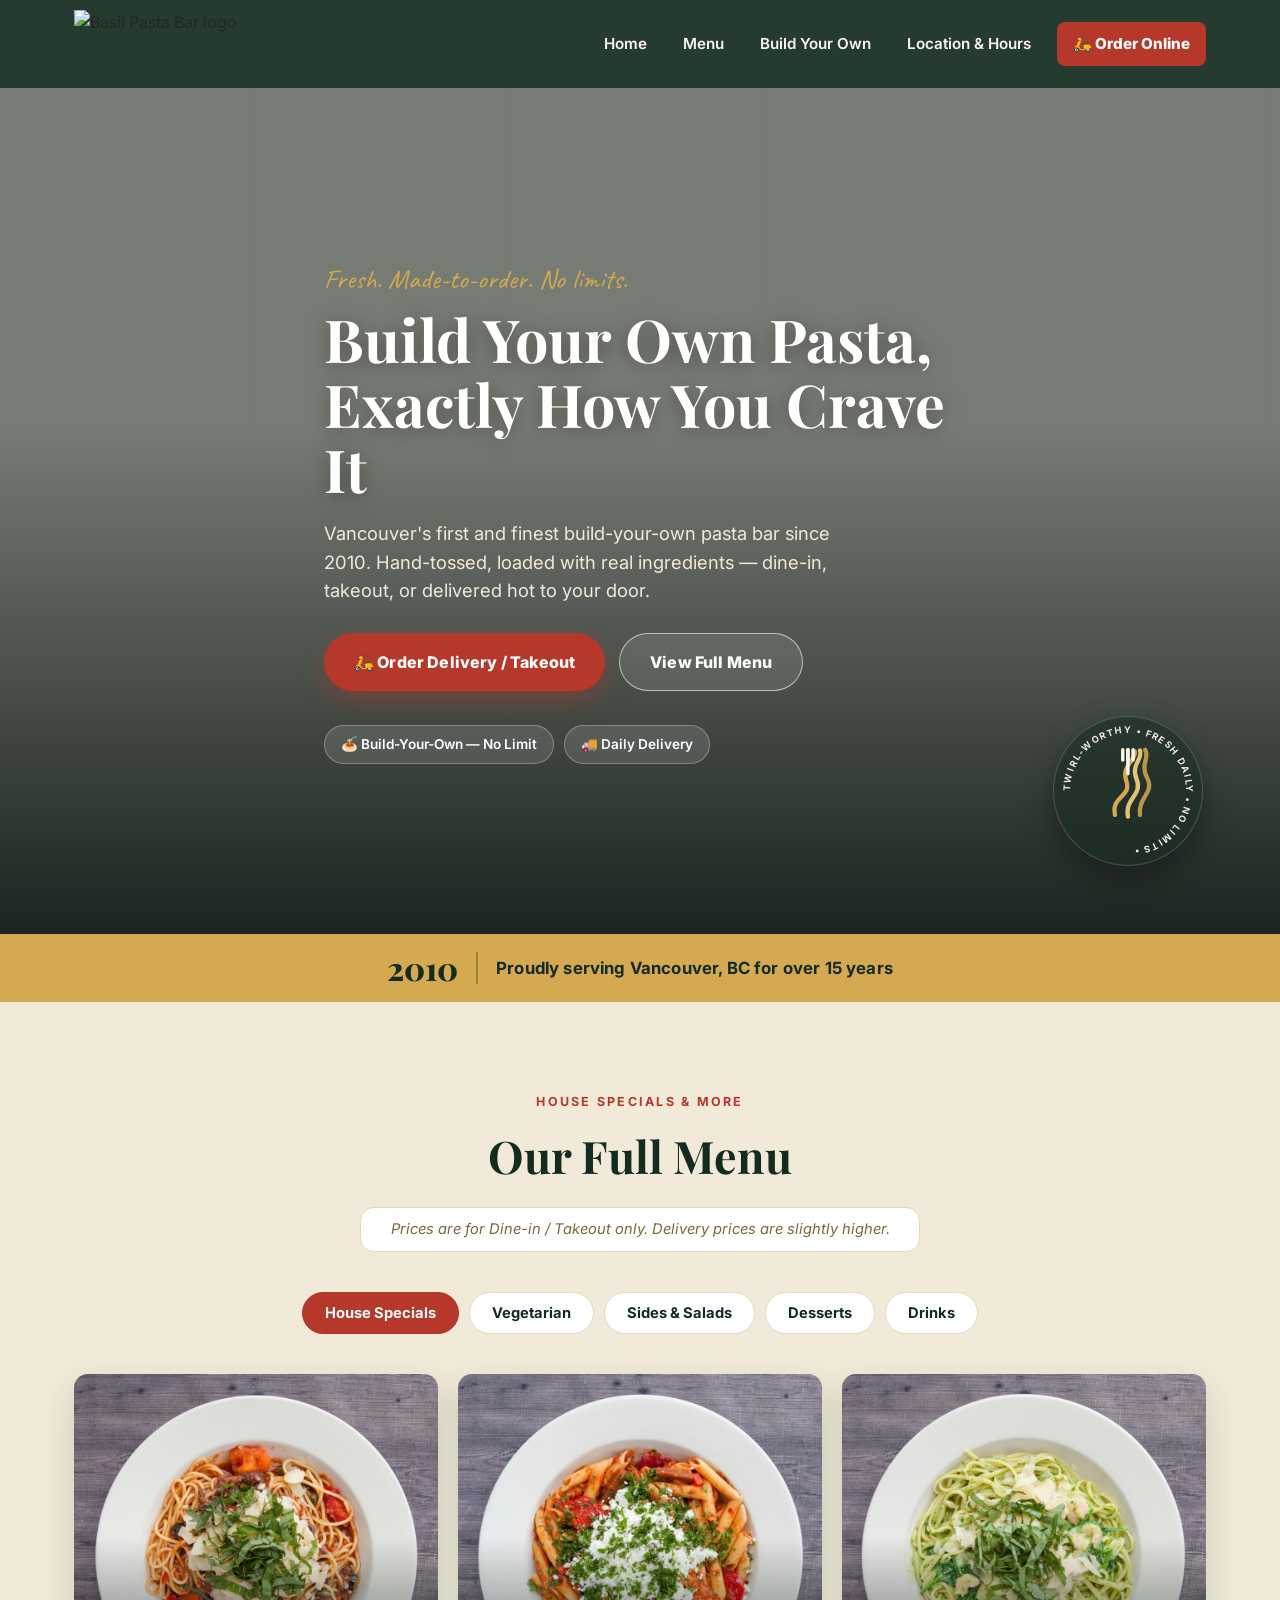
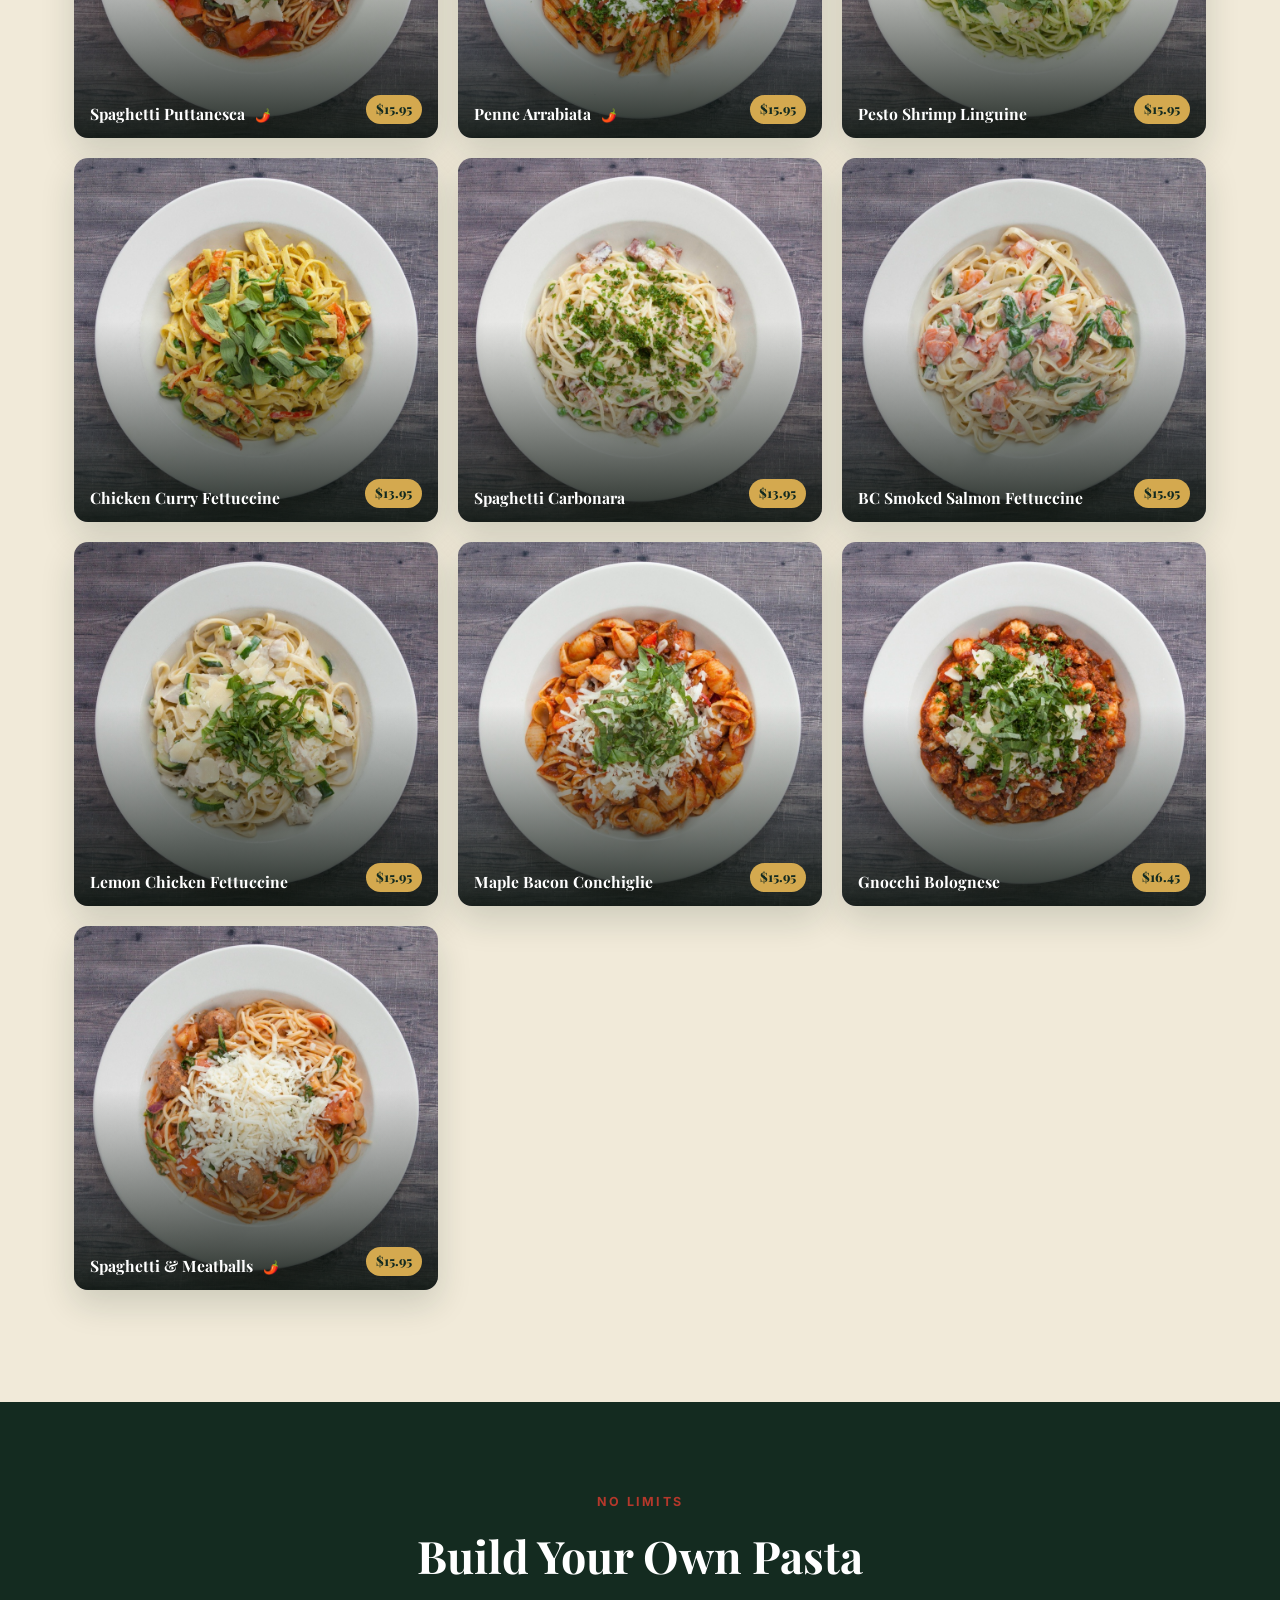
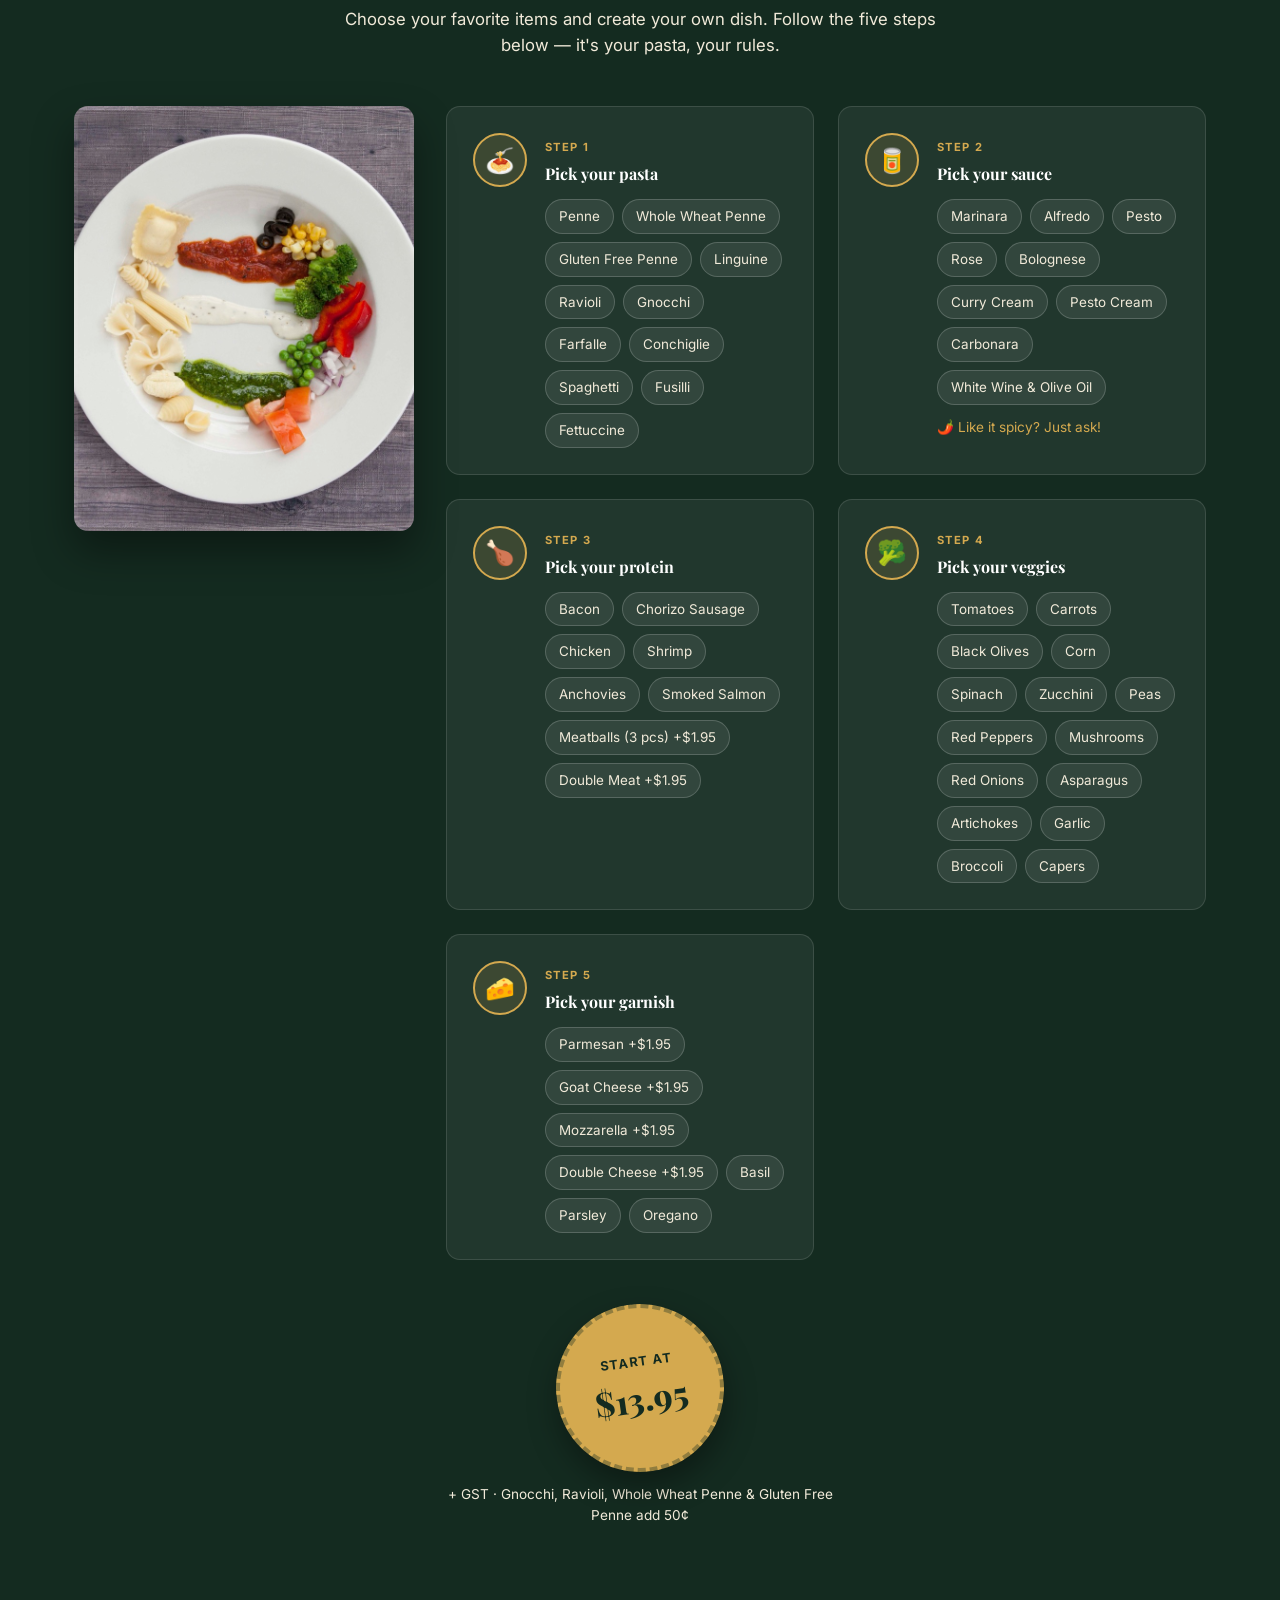
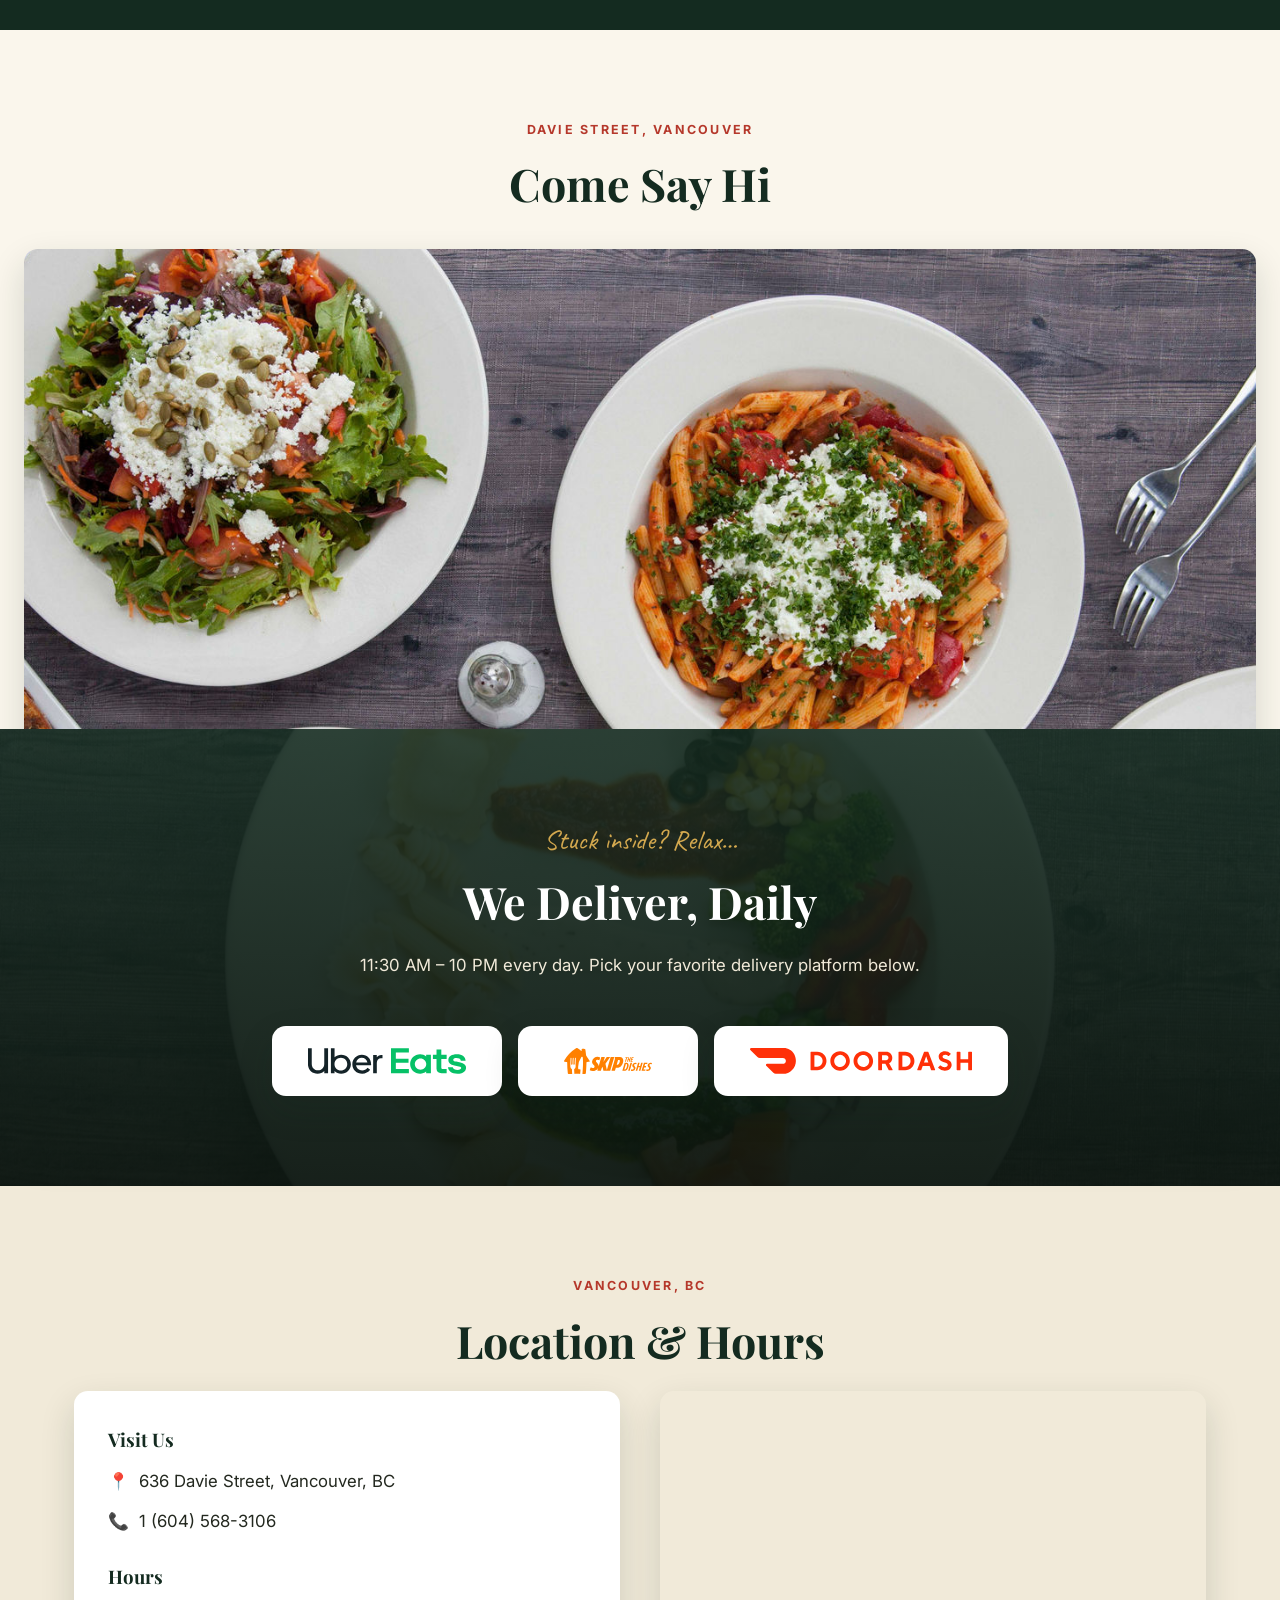
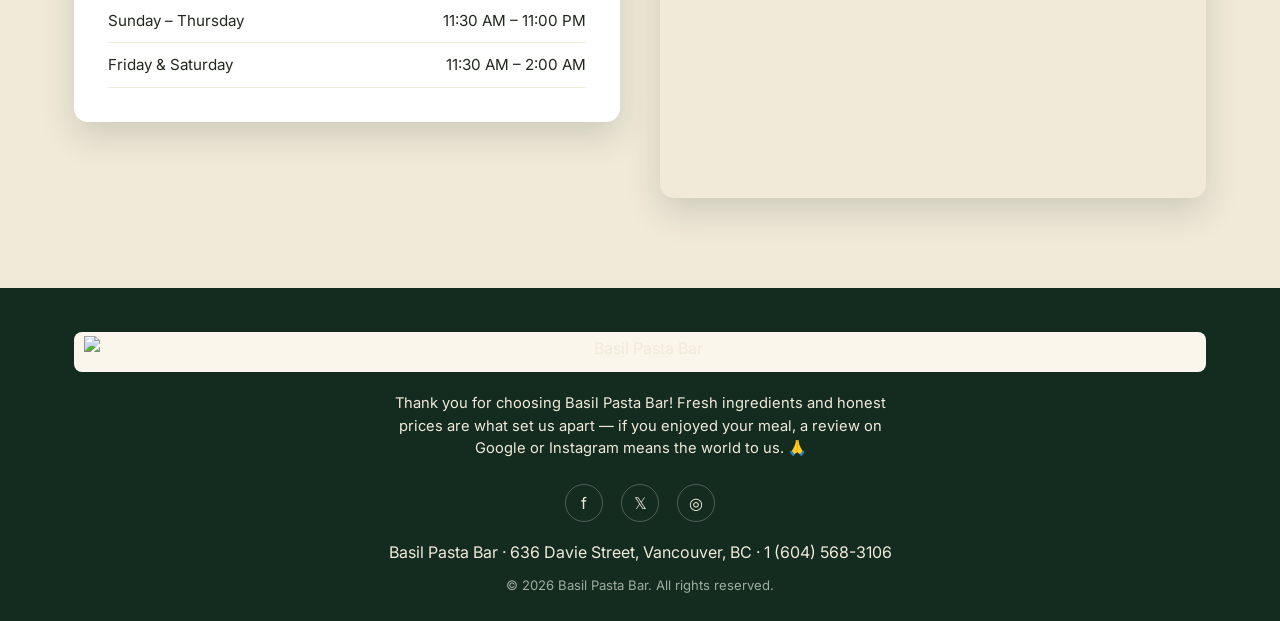
==== commit 6b7c1d92: "Update index.html" ====
--- a/index.html
+++ b/index.html
@@ -5,7 +5,7 @@
 <meta name="viewport" content="width=device-width, initial-scale=1.0">
 <title>Basil Pasta Bar | Build-Your-Own Pasta in Vancouver, BC</title>
 <meta name="description" content="Basil Pasta Bar — Vancouver's first and finest build-your-own pasta restaurant since 2010. 636 Davie Street, Vancouver, BC. Dine-in, takeout & delivery.">
-<link rel="icon" href="images/logo.jpg">
+<link rel="icon" href="images/favicon.png">
 <link rel="preconnect" href="https://fonts.googleapis.com">
 <link href="https://fonts.googleapis.com/css2?family=Playfair+Display:wght@600;700;800&family=Caveat:wght@600;700&family=Inter:wght@400;500;600;700;800&display=swap" rel="stylesheet">
 <link rel="stylesheet" href="css/style.css">
@@ -15,7 +15,7 @@
 <header class="site-header" id="site-header">
   <div class="nav-wrap">
     <a href="#top" class="brand">
-      <img src="images/logo.jpg" alt="Basil Pasta Bar logo">
+      <img src="images/logo-full.png" alt="Basil Pasta Bar logo">
     </a>
     <nav class="nav-links" id="nav-links">
       <a href="#top">Home</a>
@@ -151,7 +151,7 @@
 
 <footer class="site-footer">
   <div class="container">
-    <img src="images/logo.jpg" alt="Basil Pasta Bar" class="footer-logo">
+    <img src="images/logo-full.png" alt="Basil Pasta Bar" class="footer-logo">
     <p class="footer-thanks">Thank you for choosing Basil Pasta Bar! Fresh ingredients and honest prices are what set us apart — if you enjoyed your meal, a review on Google or Instagram means the world to us. 🙏</p>
     <div class="footer-social">
       <a id="social-facebook" target="_blank" rel="noopener" aria-label="Facebook">f</a>
--- a/css/style.css
+++ b/css/style.css
@@ -81,7 +81,8 @@
   align-items: center;
   justify-content: space-between;
 }
-.brand img { height: 42px; background: var(--cream); border-radius: 8px; padding: 4px 10px; }
+.brand { display: flex; align-items: center; }
+.brand img { height: 68px; display: block; }
 .nav-links {
   display: flex;
   gap: 4px;
@@ -265,6 +266,36 @@
   border-radius: 999px;
   font-size: .85rem;
   font-weight: 600;
+}
+
+/* ---------- Since 2010 banner ---------- */
+.since-banner {
+  background: var(--gold);
+  color: var(--green-dark);
+  display: flex;
+  align-items: center;
+  justify-content: center;
+  gap: 18px;
+  padding: 18px 24px;
+  flex-wrap: wrap;
+  text-align: center;
+}
+.since-banner-year {
+  font-family: var(--font-display);
+  font-weight: 800;
+  font-size: 2rem;
+  line-height: 1;
+  border-right: 2px solid rgba(20,43,32,.3);
+  padding-right: 18px;
+}
+.since-banner-text {
+  font-weight: 700;
+  font-size: 1.05rem;
+  letter-spacing: .01em;
+}
+@media (max-width: 520px) {
+  .since-banner-year { border-right: none; padding-right: 0; font-size: 1.6rem; }
+  .since-banner { flex-direction: column; gap: 4px; padding: 14px; }
 }
 
 /* ---------- Signature dishes ---------- */
@@ -523,23 +554,17 @@
 }
 .delivery-btn {
   background: var(--white);
-  padding: 18px 30px;
-  border-radius: var(--radius);
-  font-weight: 800;
-  color: var(--green-dark);
+  padding: 22px 36px;
+  border-radius: var(--radius);
   box-shadow: var(--shadow);
-  transition: transform .15s;
-  display: flex;
-  align-items: center;
-  gap: 10px;
-  font-size: 1.02rem;
-}
-.delivery-icon { font-size: 1.3rem; }
-.delivery-btn:hover { transform: translateY(-4px) scale(1.02); }
-.delivery-ubereats { background: #06c167; color: #06210f; }
-.delivery-doordash { background: #eb1700; color: var(--white); }
-.delivery-skip { background: #ff8000; color: var(--white); }
-.delivery-foodee { background: var(--gold); color: var(--green-dark); }
+  transition: transform .15s, box-shadow .15s;
+  display: flex;
+  align-items: center;
+  justify-content: center;
+  min-width: 180px;
+}
+.delivery-btn:hover { transform: translateY(-4px) scale(1.03); box-shadow: 0 20px 40px rgba(0,0,0,.35); }
+.delivery-logo { height: 26px; width: auto; }
 
 /* ---------- Location ---------- */
 .location-section { background: var(--cream-2); }
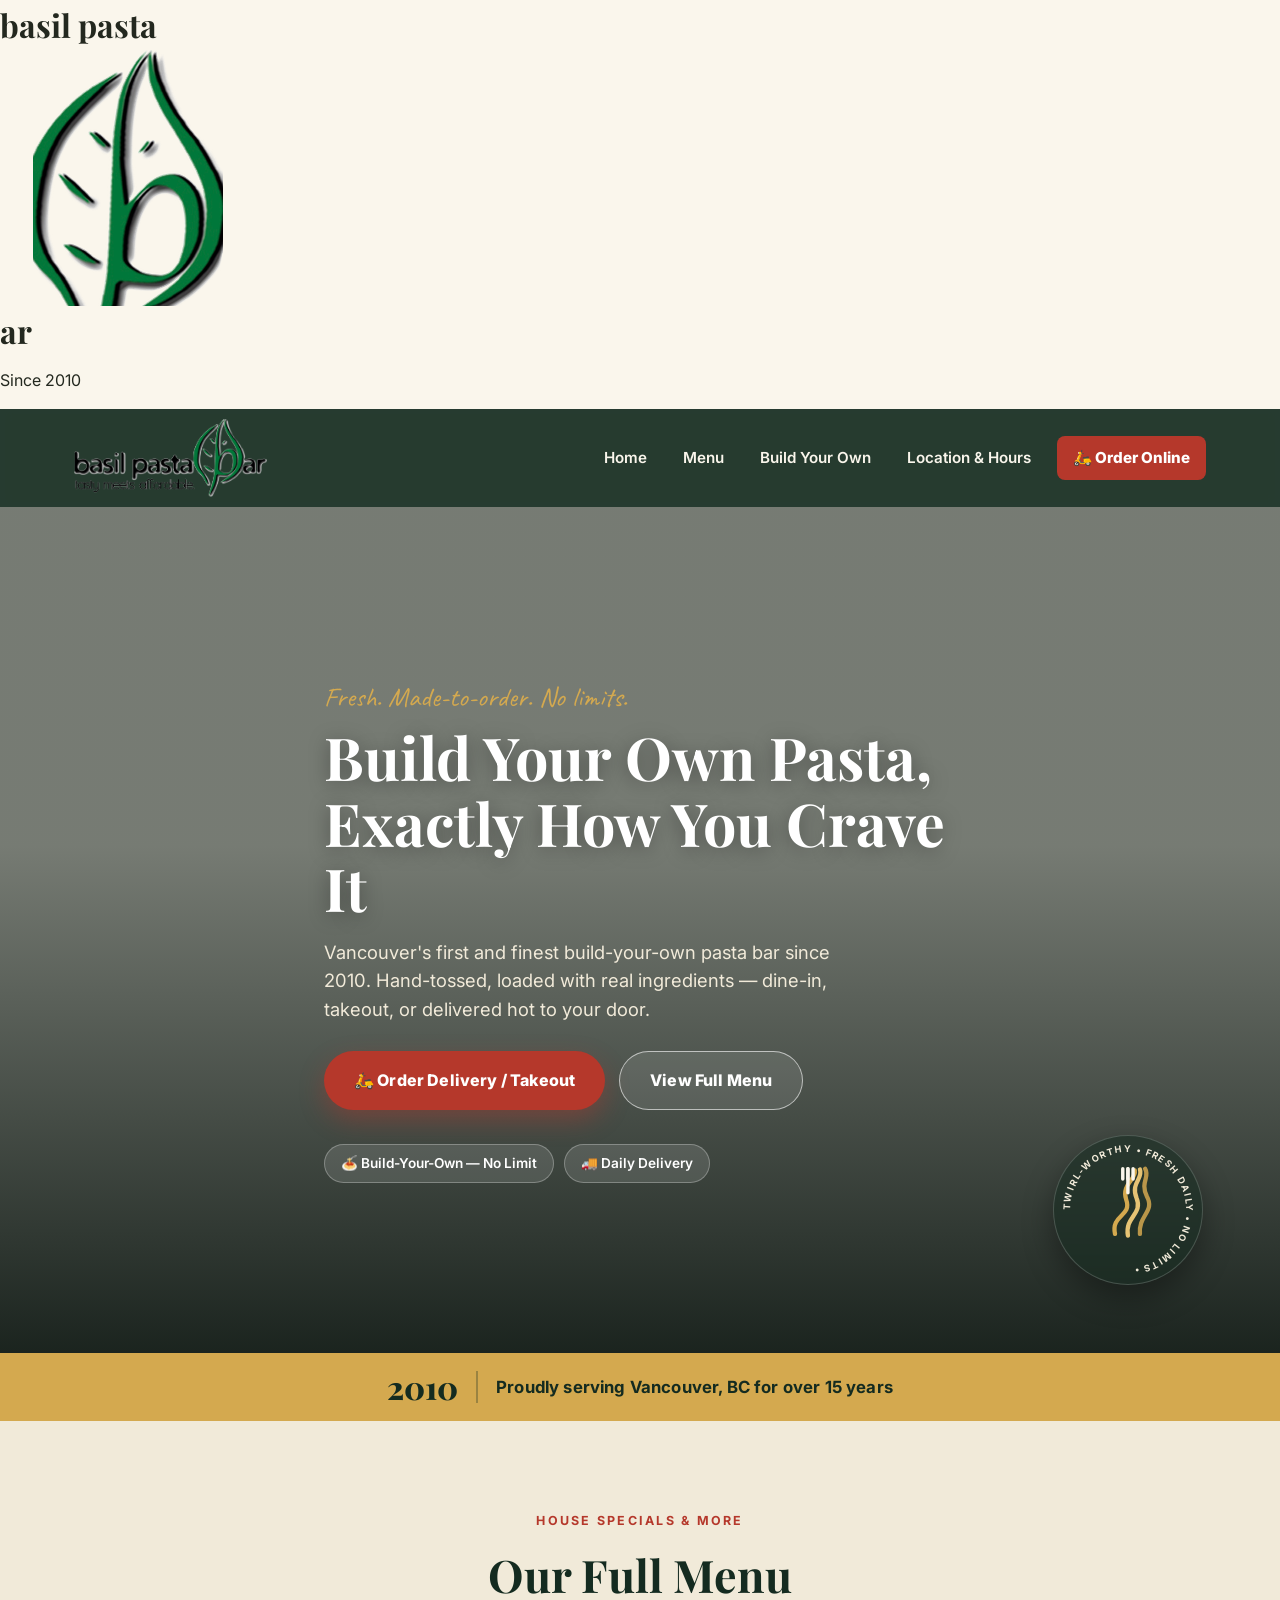
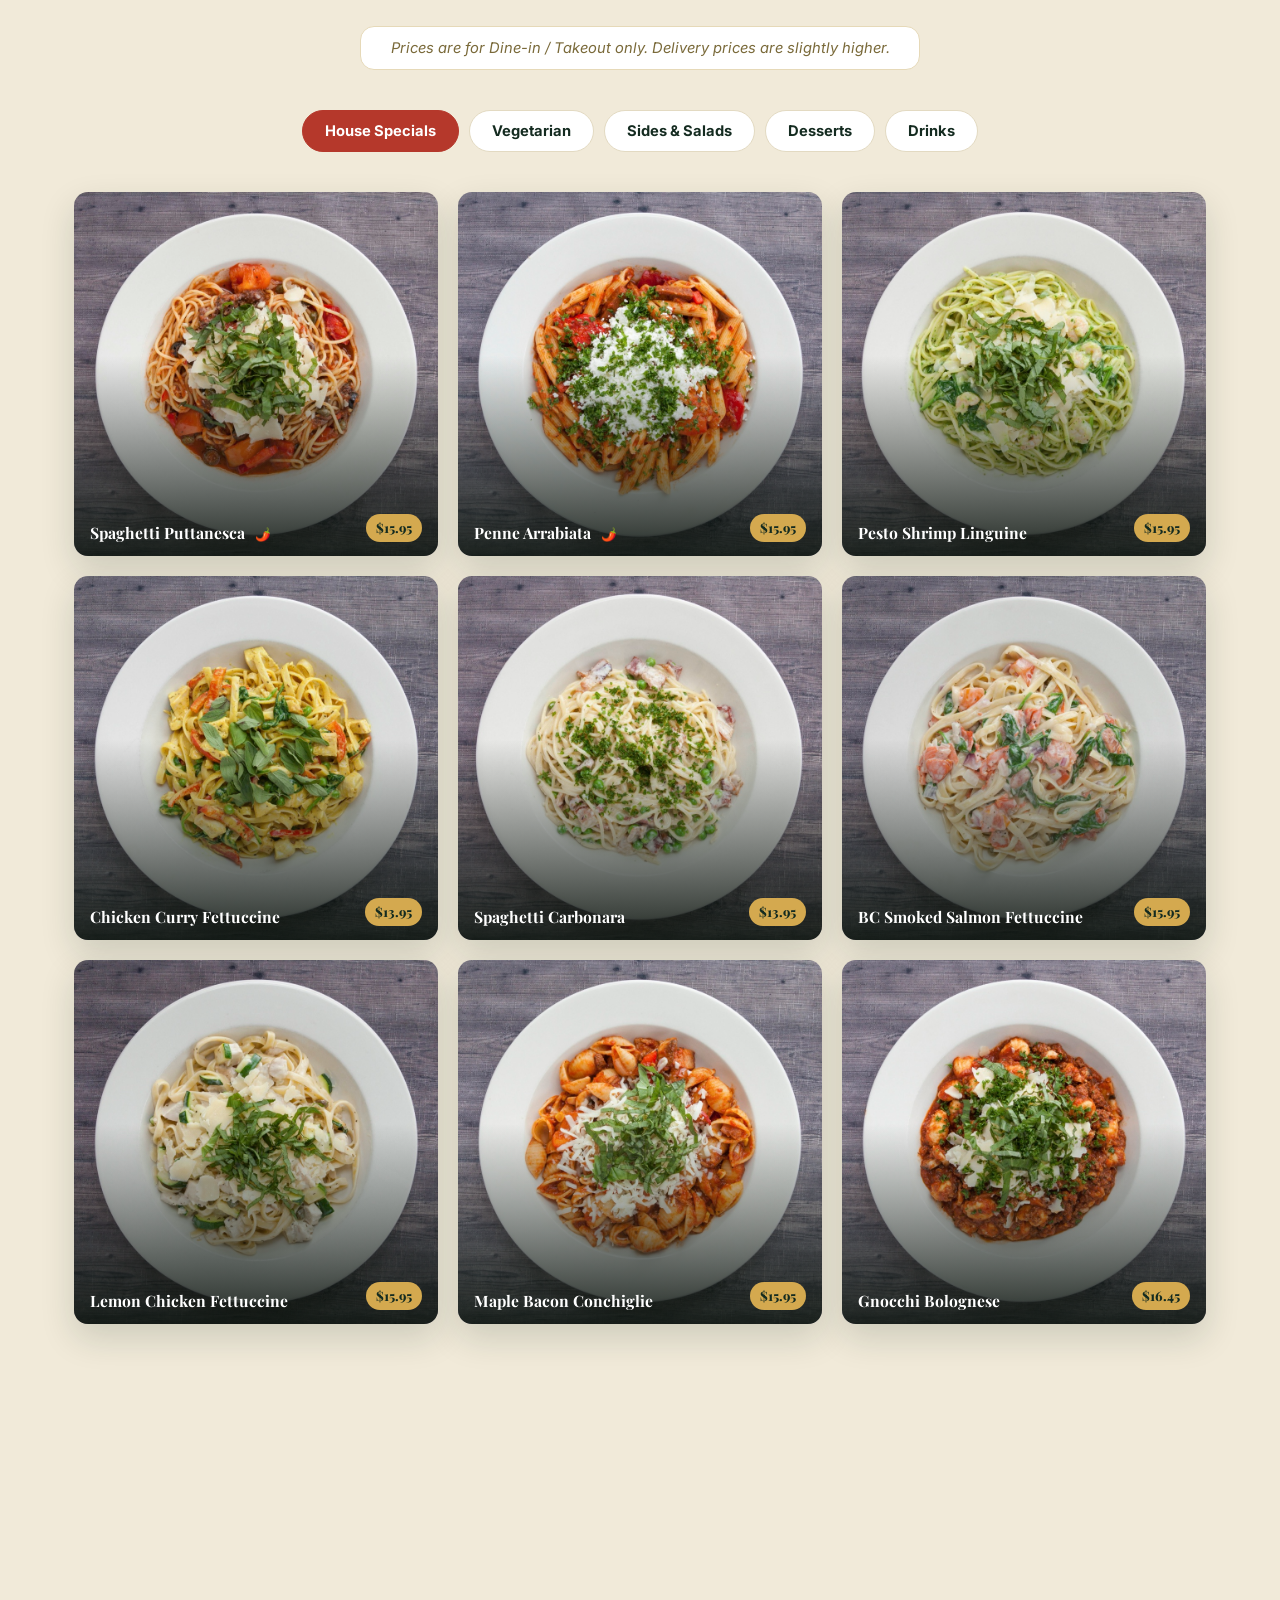
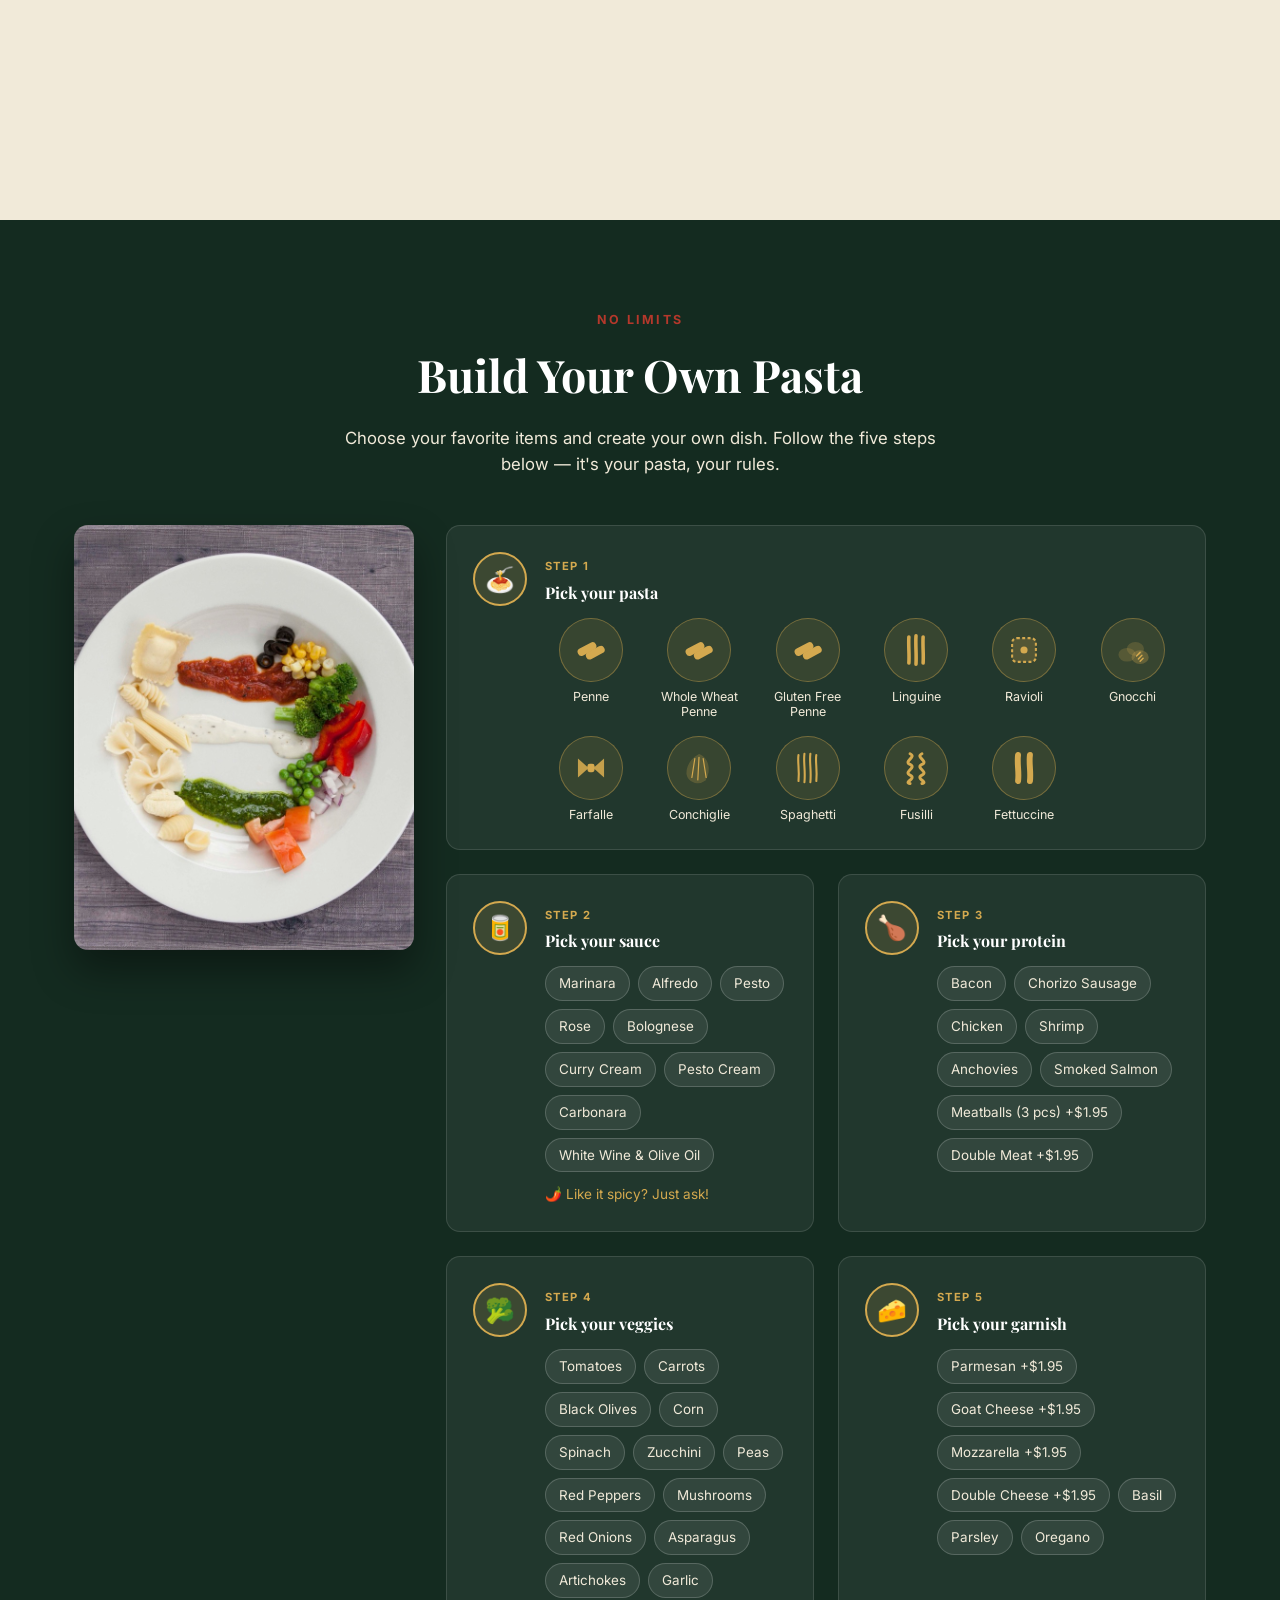
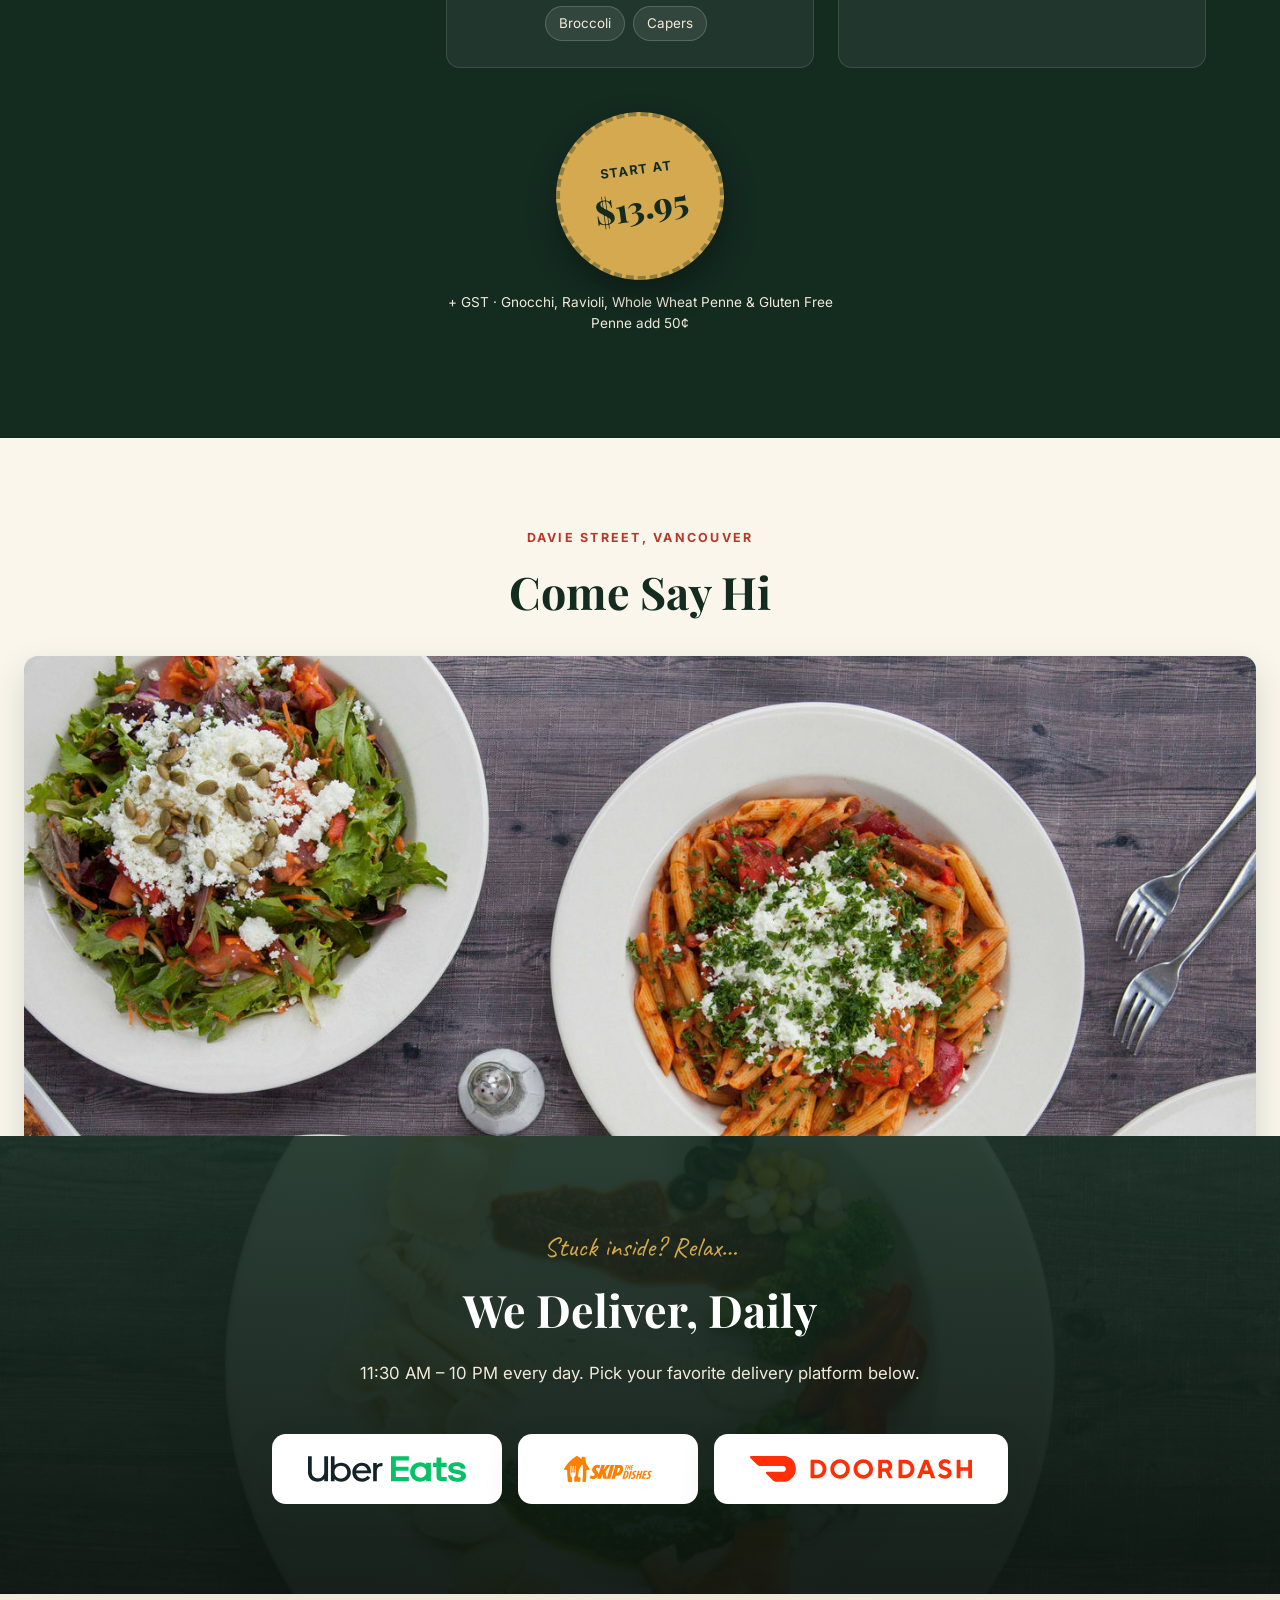
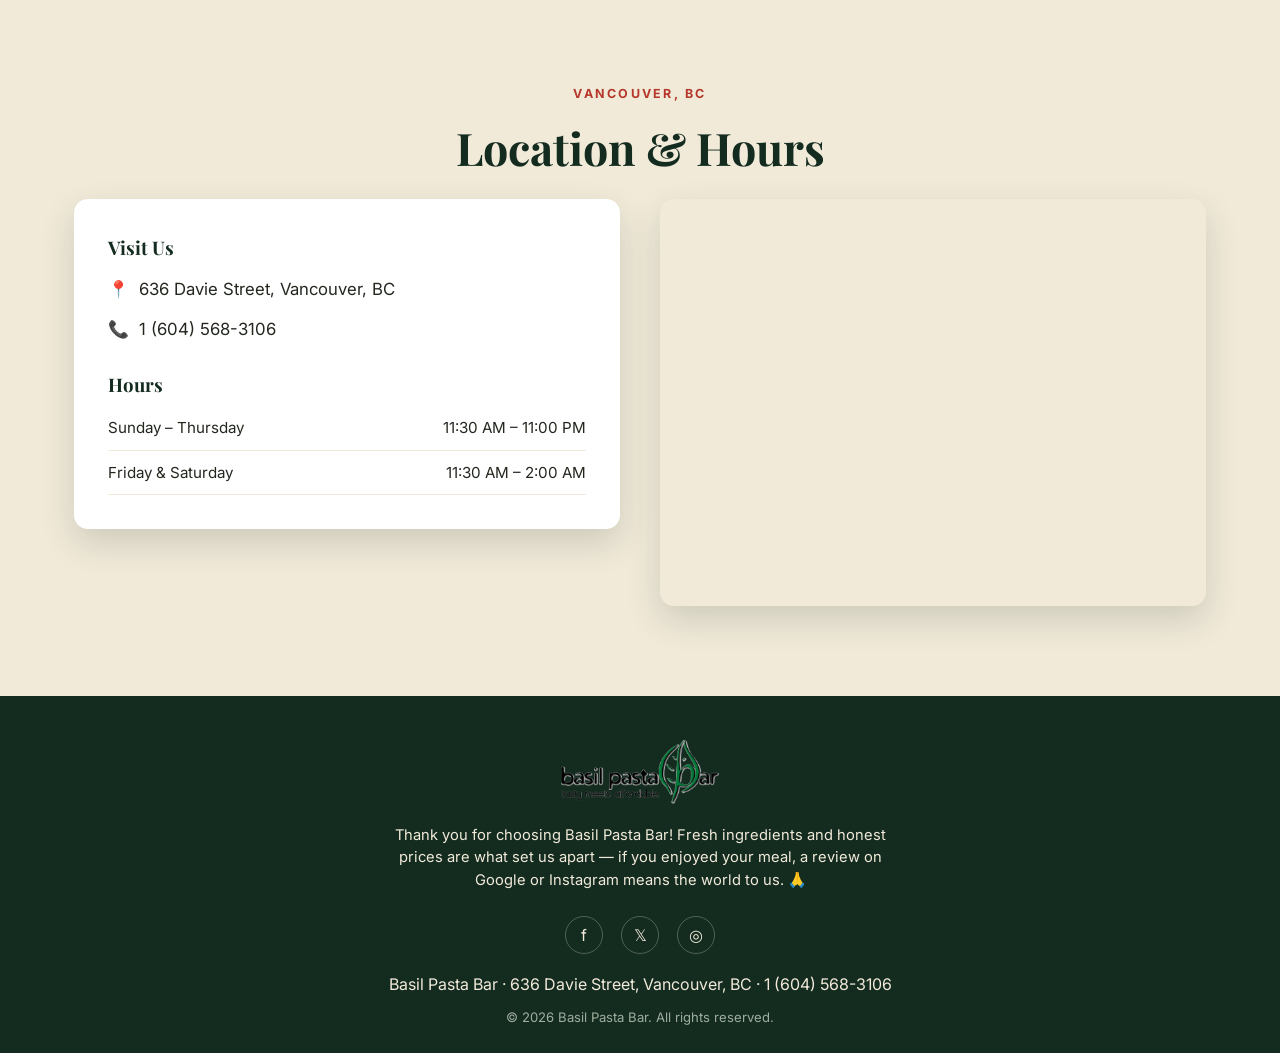
==== commit c3e2fbbc: "Update index.html" ====
--- a/index.html
+++ b/index.html
@@ -7,10 +7,17 @@
 <meta name="description" content="Basil Pasta Bar — Vancouver's first and finest build-your-own pasta restaurant since 2010. 636 Davie Street, Vancouver, BC. Dine-in, takeout & delivery.">
 <link rel="icon" href="images/favicon.png">
 <link rel="preconnect" href="https://fonts.googleapis.com">
-<link href="https://fonts.googleapis.com/css2?family=Playfair+Display:wght@600;700;800&family=Caveat:wght@600;700&family=Inter:wght@400;500;600;700;800&display=swap" rel="stylesheet">
+<link href="https://fonts.googleapis.com/css2?family=Playfair+Display:wght@600;700;800&family=Caveat:wght@600;700&family=Baloo+Da+2:wght@500;600&family=Inter:wght@400;500;600;700;800&display=swap" rel="stylesheet">
 <link rel="stylesheet" href="css/style.css">
 </head>
 <body>
+
+<div class="splash" id="splash" aria-hidden="true">
+  <h1 class="splash-title">
+    <span class="splash-word">basil pasta&nbsp;</span><img src="images/favicon.png" alt="b" class="splash-leaf"><span class="splash-word">ar</span>
+  </h1>
+  <p class="splash-subtitle">Since 2010</p>
+</div>
 
 <header class="site-header" id="site-header">
   <div class="nav-wrap">
--- a/css/style.css
+++ b/css/style.css
@@ -82,7 +82,10 @@
   justify-content: space-between;
 }
 .brand { display: flex; align-items: center; }
-.brand img { height: 68px; display: block; }
+.brand img { height: 78px; display: block; }
+@media (max-width: 520px) {
+  .brand img { height: 58px; }
+}
 .nav-links {
   display: flex;
   gap: 4px;
@@ -486,6 +489,7 @@
   color: var(--gold);
   font-weight: 700;
 }
+.byo-step-body { min-width: 0; flex: 1; }
 .byo-step-body h4 { color: var(--white); margin: 4px 0 12px; }
 .byo-options { display: flex; flex-wrap: wrap; gap: 8px; }
 .byo-chip {
@@ -497,6 +501,34 @@
   font-size: .84rem;
 }
 .byo-note { color: var(--gold); font-size: .85rem; margin: 12px 0 0; }
+.byo-step-wide { grid-column: 1 / -1; }
+
+.pasta-icon-grid {
+  display: grid;
+  grid-template-columns: repeat(auto-fill, minmax(84px, 1fr));
+  gap: 16px;
+}
+.pasta-icon-card {
+  display: flex;
+  flex-direction: column;
+  align-items: center;
+  gap: 8px;
+  text-align: center;
+}
+.pasta-icon-circle {
+  width: 64px;
+  height: 64px;
+  border-radius: 50%;
+  background: rgba(212,169,79,.12);
+  border: 1.5px solid rgba(212,169,79,.4);
+  display: flex;
+  align-items: center;
+  justify-content: center;
+  transition: background .2s, transform .2s;
+}
+.pasta-icon-card:hover .pasta-icon-circle { background: rgba(212,169,79,.22); transform: translateY(-3px); }
+.pasta-icon { width: 38px; height: 38px; color: var(--gold); }
+.pasta-icon-label { font-size: .78rem; color: var(--cream-2); line-height: 1.2; }
 .byo-price-wrap { display: flex; flex-direction: column; align-items: center; gap: 12px; }
 .byo-stamp {
   background: var(--gold);
@@ -600,7 +632,7 @@
   padding: 44px 0 26px;
   text-align: center;
 }
-.footer-logo { height: 40px; margin: 0 auto 20px; background: var(--cream); border-radius: 8px; padding: 4px 10px; }
+.footer-logo { height: 64px; margin: 0 auto 20px; }
 .footer-thanks { max-width: 520px; margin: 0 auto 24px; font-size: .92rem; color: var(--cream-2); }
 .footer-social { display: flex; gap: 18px; justify-content: center; margin-bottom: 18px; }
 .footer-social a {
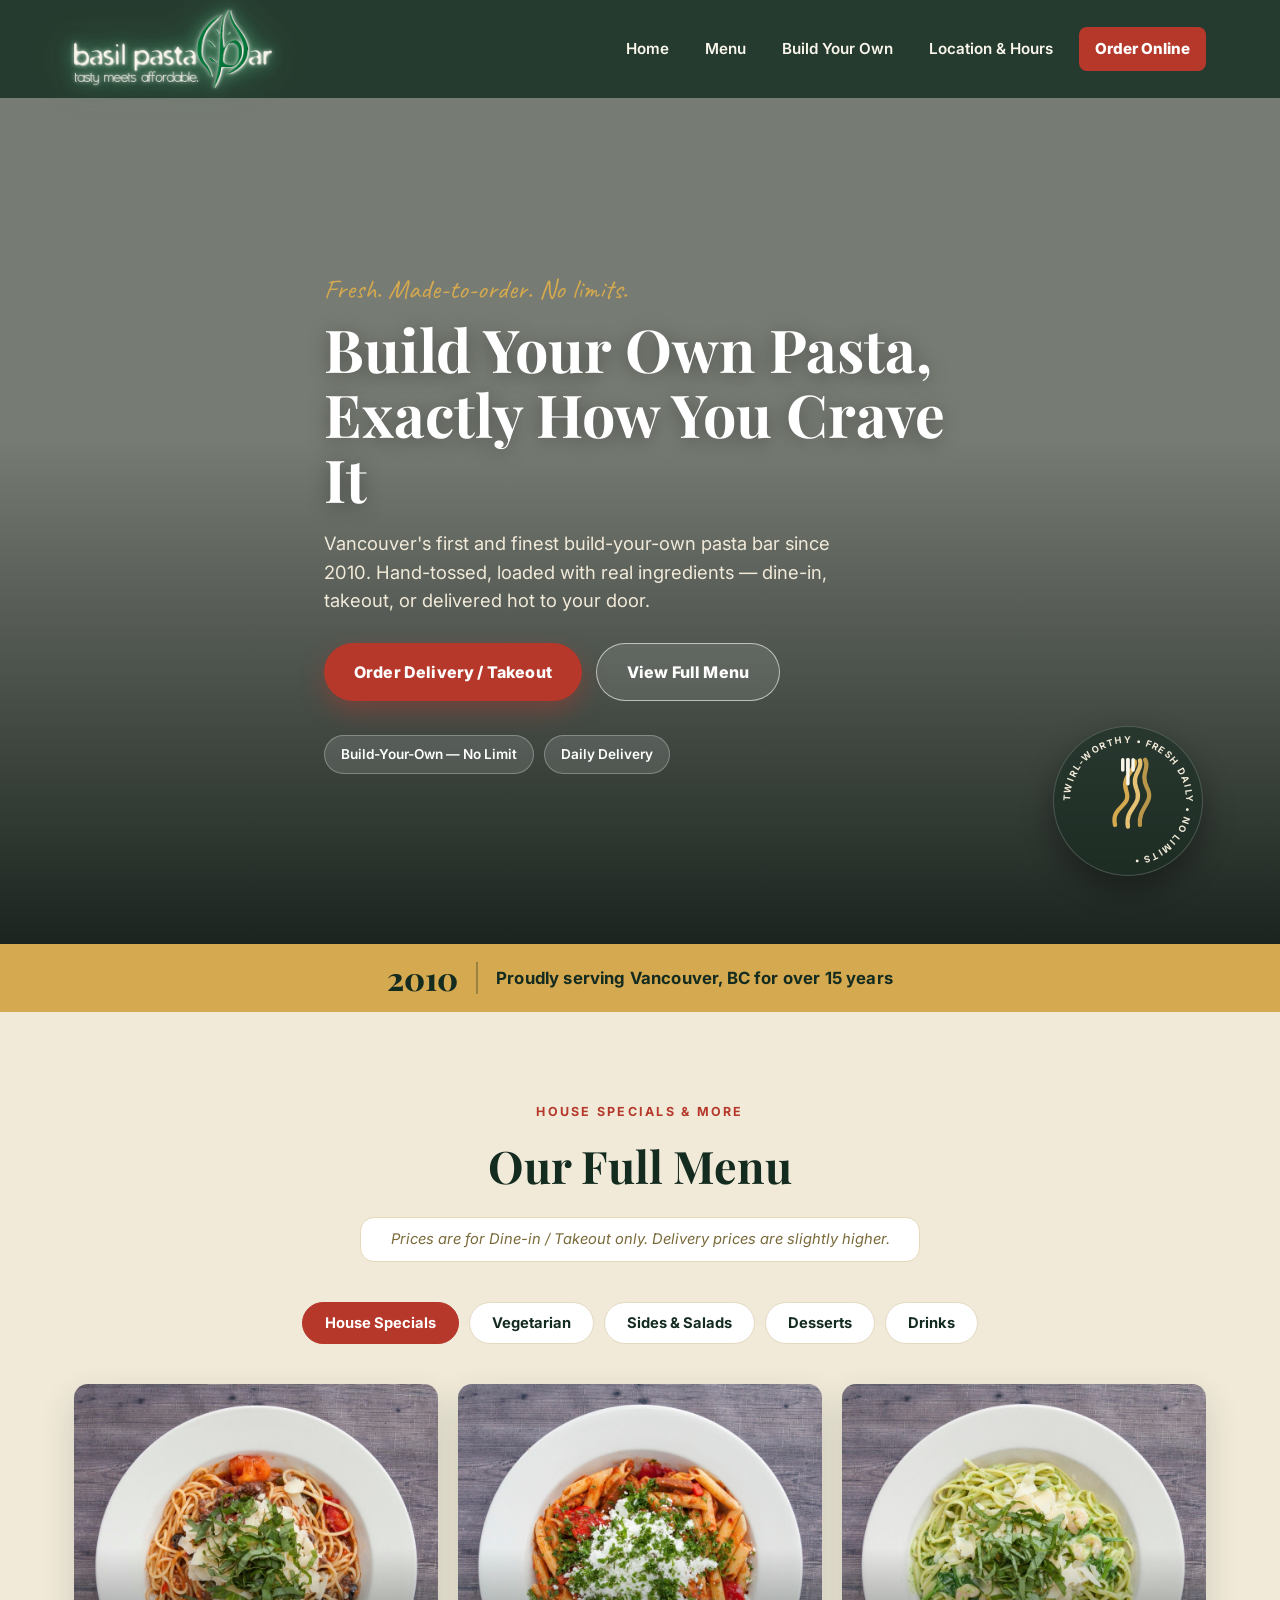
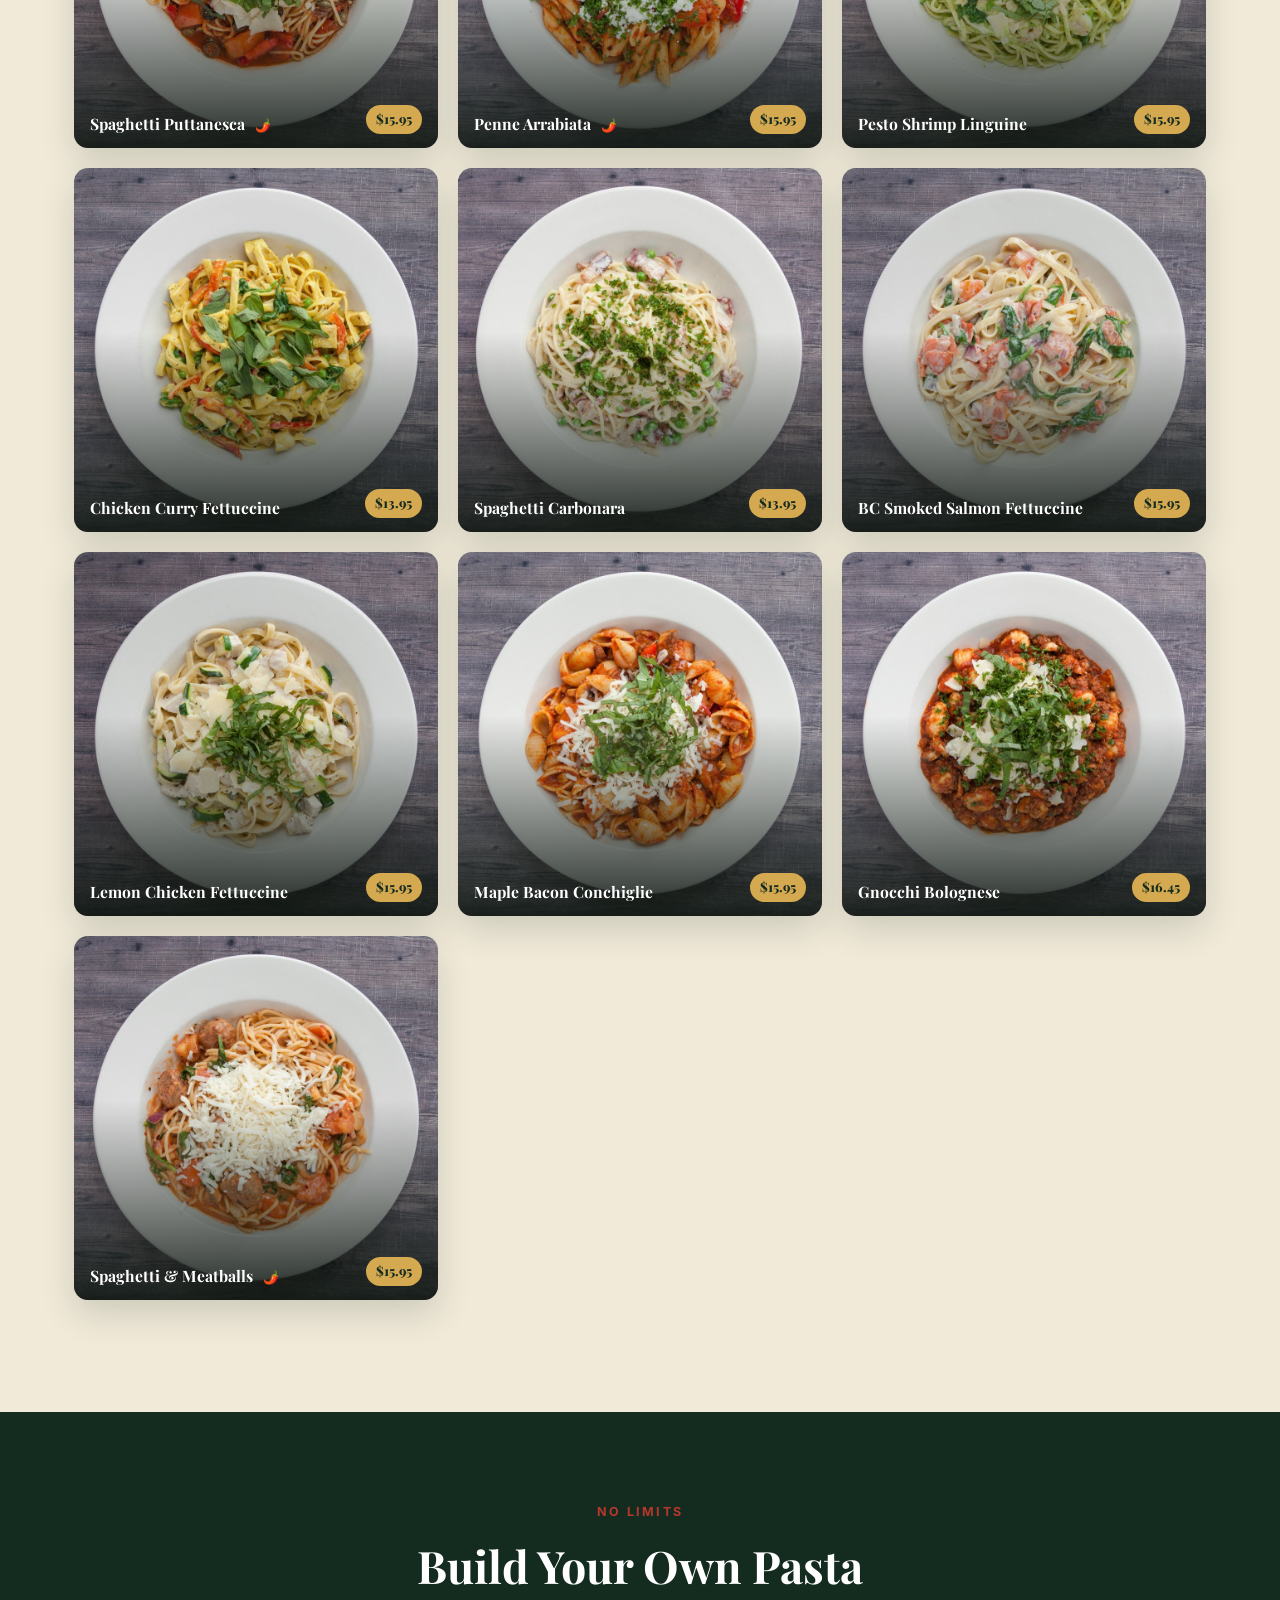
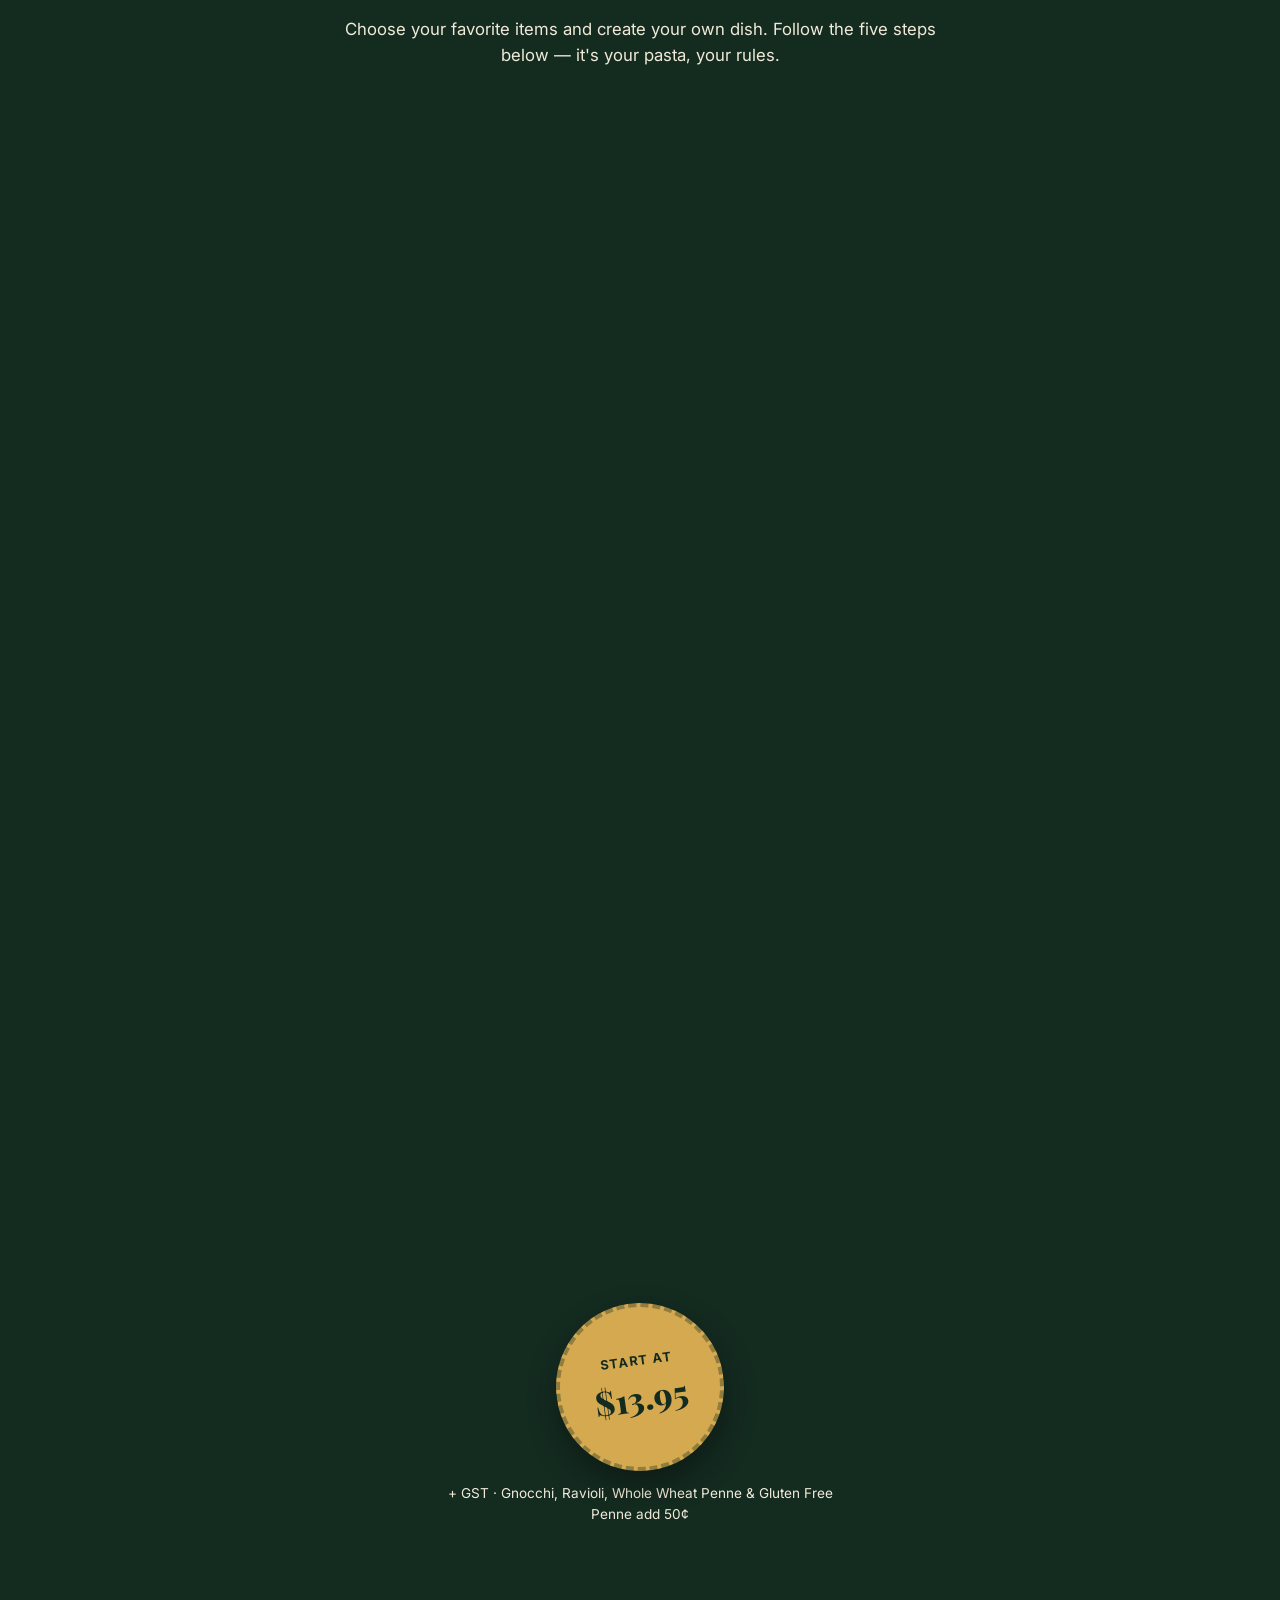
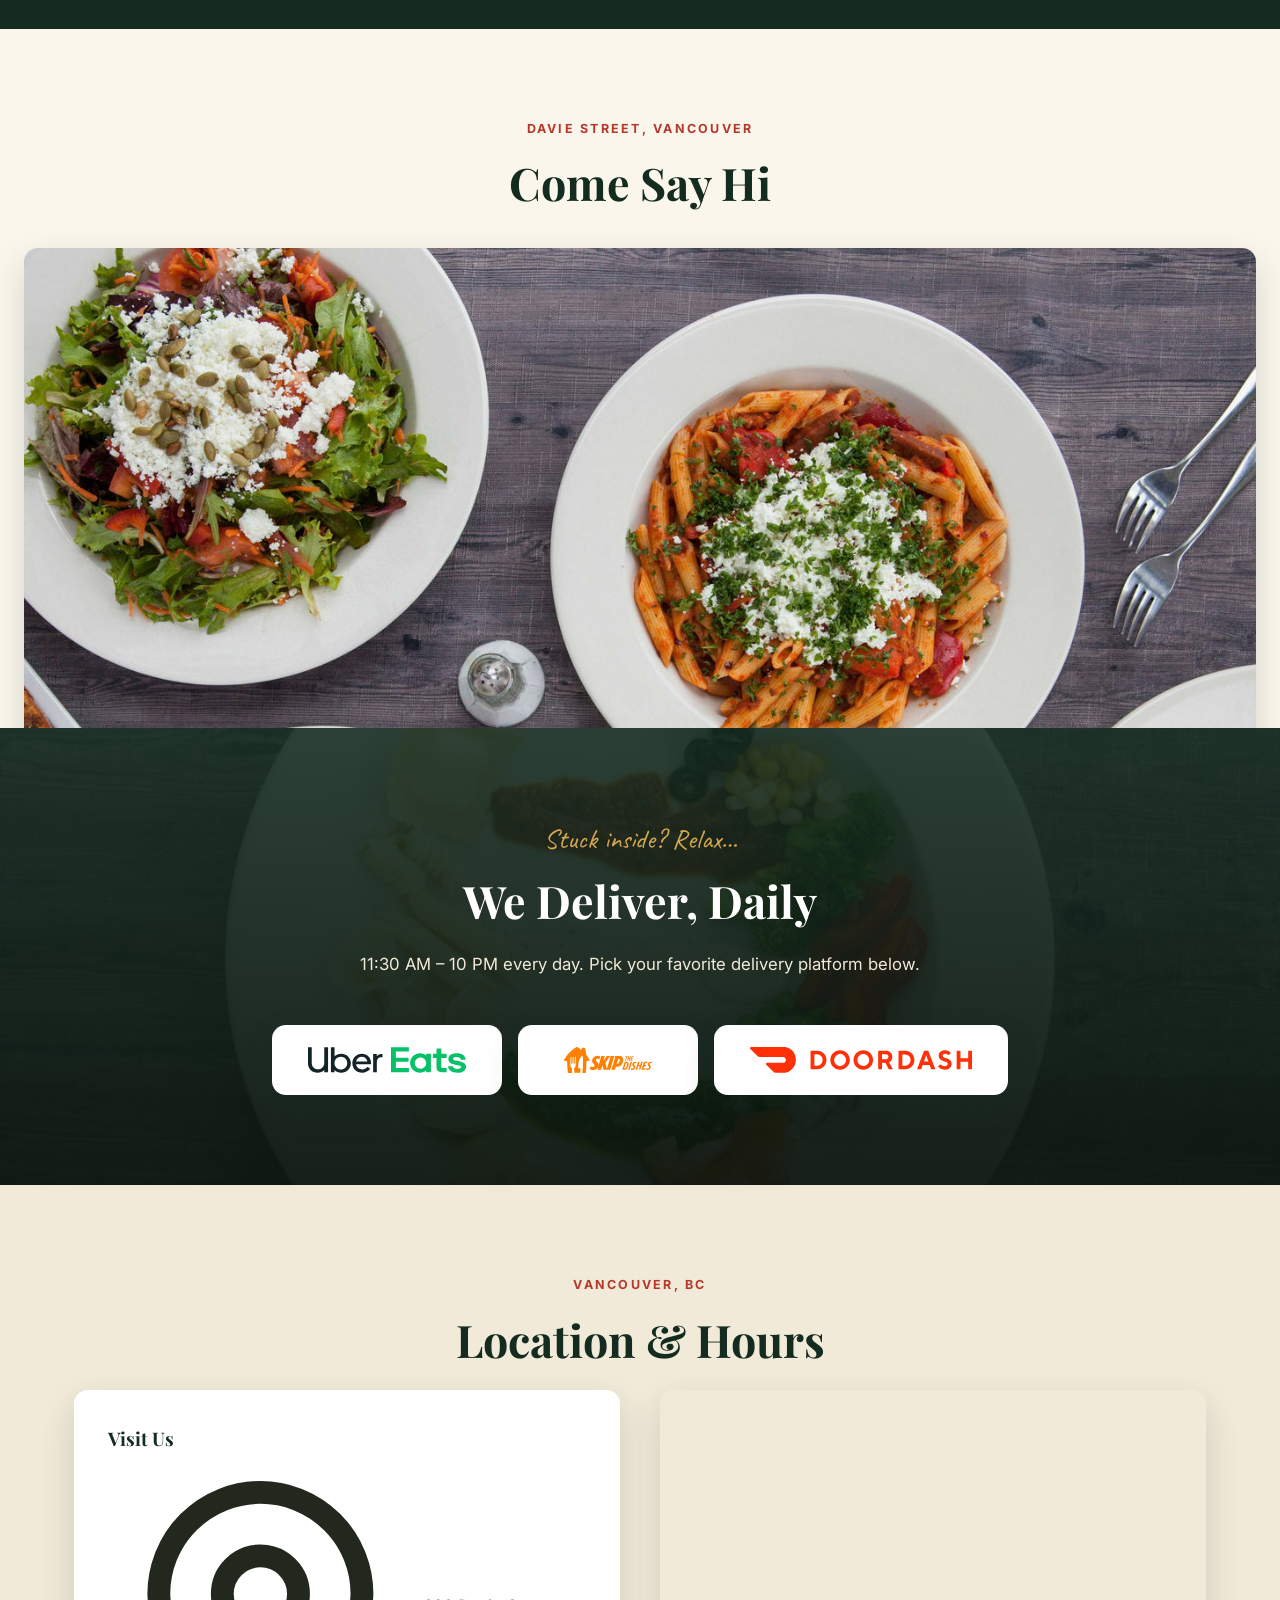
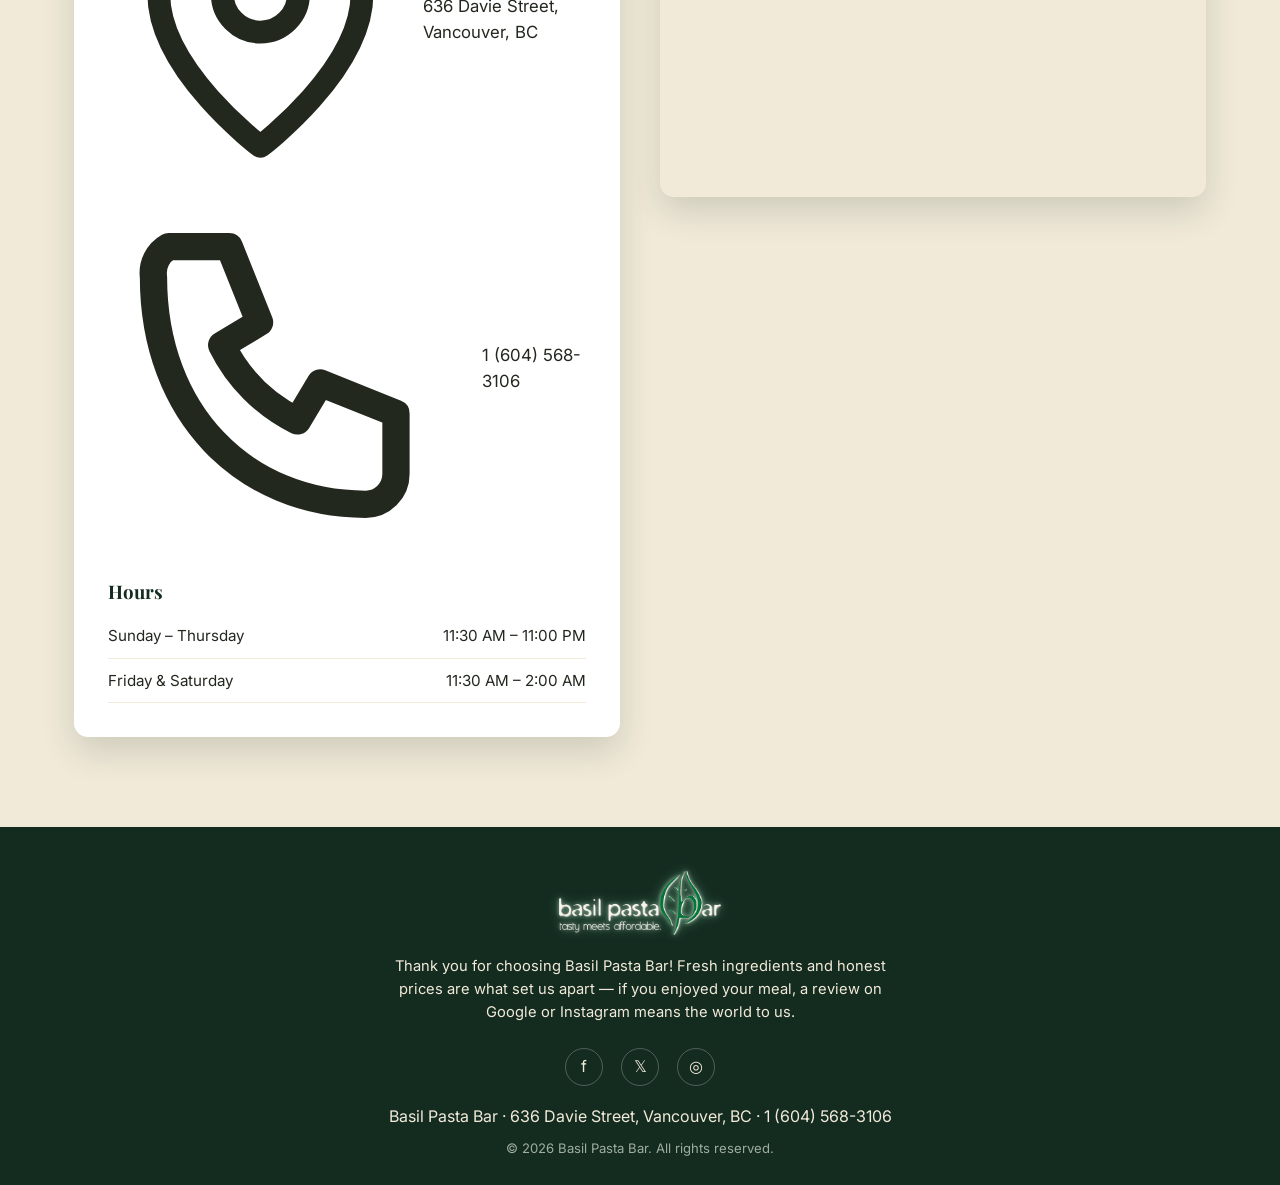
==== commit 9d6d74c2: "Update index.html" ====
--- a/index.html
+++ b/index.html
@@ -29,7 +29,7 @@
       <a href="#menu">Menu</a>
       <a href="#build-your-own">Build Your Own</a>
       <a href="#location">Location &amp; Hours</a>
-      <a href="#order-online" class="btn-order">🛵 Order Online</a>
+      <a href="#order-online" class="btn-order">Order Online</a>
     </nav>
     <button class="nav-toggle" id="nav-toggle" aria-label="Toggle menu">
       <span></span><span></span><span></span>
@@ -77,12 +77,12 @@
     <h1>Build Your Own Pasta,<br>Exactly How You Crave It</h1>
     <p class="lead">Vancouver's first and finest build-your-own pasta bar since 2010. Hand-tossed, loaded with real ingredients — dine-in, takeout, or delivered hot to your door.</p>
     <div class="hero-ctas">
-      <a href="#order-online" class="btn btn-primary">🛵 Order Delivery / Takeout</a>
+      <a href="#order-online" class="btn btn-primary">Order Delivery / Takeout</a>
       <a href="#menu" class="btn btn-secondary">View Full Menu</a>
     </div>
     <div class="hero-badges">
-      <span class="badge">🍝 Build-Your-Own — No Limit</span>
-      <span class="badge">🚚 Daily Delivery</span>
+      <span class="badge">Build-Your-Own — No Limit</span>
+      <span class="badge">Daily Delivery</span>
     </div>
   </div>
 </section>
@@ -142,8 +142,8 @@
     <div class="location-grid">
       <div class="location-card">
         <h3>Visit Us</h3>
-        <div class="contact-line">📍 <span data-field="address">636 Davie Street, Vancouver, BC</span></div>
-        <div class="contact-line">📞 <a href="tel:16045683106" data-field="phone">1 (604) 568-3106</a></div>
+        <div class="contact-line"><svg class="contact-icon" viewBox="0 0 24 24" fill="none" stroke="currentColor" stroke-width="1.8" stroke-linecap="round" stroke-linejoin="round"><path d="M20 10c0 6-8 12-8 12s-8-6-8-12a8 8 0 0 1 16 0Z"/><circle cx="12" cy="10" r="3"/></svg> <span data-field="address">636 Davie Street, Vancouver, BC</span></div>
+        <div class="contact-line"><svg class="contact-icon" viewBox="0 0 24 24" fill="none" stroke="currentColor" stroke-width="1.8" stroke-linecap="round" stroke-linejoin="round"><path d="M4 4h4l2 5-2.5 1.5a11 11 0 0 0 5 5L14 13l5 2v4a2 2 0 0 1-2 2C9 21 3 15 3 6a2 2 0 0 1 1-2Z"/></svg> <a href="tel:16045683106" data-field="phone">1 (604) 568-3106</a></div>
         <h3 style="margin-top:28px;">Hours</h3>
         <div id="hours-list"></div>
       </div>
@@ -159,7 +159,7 @@
 <footer class="site-footer">
   <div class="container">
     <img src="images/logo-full.png" alt="Basil Pasta Bar" class="footer-logo">
-    <p class="footer-thanks">Thank you for choosing Basil Pasta Bar! Fresh ingredients and honest prices are what set us apart — if you enjoyed your meal, a review on Google or Instagram means the world to us. 🙏</p>
+    <p class="footer-thanks">Thank you for choosing Basil Pasta Bar! Fresh ingredients and honest prices are what set us apart — if you enjoyed your meal, a review on Google or Instagram means the world to us.</p>
     <div class="footer-social">
       <a id="social-facebook" target="_blank" rel="noopener" aria-label="Facebook">f</a>
       <a id="social-twitter" target="_blank" rel="noopener" aria-label="Twitter">𝕏</a>
--- a/css/style.css
+++ b/css/style.css
@@ -19,6 +19,69 @@
 * { box-sizing: border-box; }
 html { scroll-behavior: smooth; }
 
+/* ---------- Intro splash ---------- */
+.splash {
+  position: fixed;
+  inset: 0;
+  z-index: 9999;
+  background: radial-gradient(circle at 50% 45%, #0f2019 0%, #0a1510 70%, #060c09 100%);
+  display: flex;
+  flex-direction: column;
+  align-items: center;
+  justify-content: center;
+  gap: 6px;
+  transition: opacity .5s ease, visibility .5s ease;
+}
+.splash.splash-hide { opacity: 0; visibility: hidden; pointer-events: none; }
+.splash-title {
+  font-family: 'Baloo Da 2', var(--font-body);
+  font-weight: 500;
+  font-size: clamp(2.4rem, 7.5vw, 4rem);
+  color: #eafff2;
+  margin: 0;
+  letter-spacing: .01em;
+  display: flex;
+  align-items: center;
+  justify-content: center;
+  opacity: 0;
+  animation: neonFlicker 1.1s linear .3s forwards;
+}
+.splash-word { text-shadow: 0 0 4px #fff, 0 0 14px #6df0a4, 0 0 30px #2ecc71, 0 0 54px rgba(46,204,113,.55); }
+.splash-leaf {
+  height: 1.28em;
+  width: auto;
+  object-fit: contain;
+  transform: translateY(0.04em);
+  filter: drop-shadow(0 0 8px rgba(120,230,160,.85)) drop-shadow(0 0 20px rgba(46,204,113,.55));
+}
+@keyframes neonFlicker {
+  0%   { opacity: 0; }
+  8%   { opacity: 1; }
+  14%  { opacity: .2; }
+  22%  { opacity: 1; }
+  28%  { opacity: .15; }
+  38%  { opacity: 1; }
+  100% { opacity: 1; }
+}
+.splash-subtitle {
+  font-family: 'Baloo Da 2', var(--font-body);
+  font-weight: 500;
+  font-size: 1rem;
+  letter-spacing: .35em;
+  text-transform: uppercase;
+  color: var(--gold);
+  margin: 14px 0 0;
+  opacity: 0;
+  animation: splashSubtitleIn .6s ease 1.55s forwards;
+}
+@keyframes splashSubtitleIn {
+  from { opacity: 0; transform: translateY(10px); }
+  to   { opacity: 1; transform: translateY(0); }
+}
+@media (prefers-reduced-motion: reduce) {
+  .splash-leaf, .splash-title, .splash-subtitle { animation: none; opacity: 1; }
+}
+
 body {
   margin: 0;
   font-family: var(--font-body);
@@ -82,7 +145,14 @@
   justify-content: space-between;
 }
 .brand { display: flex; align-items: center; }
-.brand img { height: 78px; display: block; }
+.brand img {
+  height: 78px;
+  display: block;
+  filter:
+    drop-shadow(0 0 2px rgba(255,255,255,.7))
+    drop-shadow(0 0 8px rgba(120,220,160,.55))
+    drop-shadow(0 0 18px rgba(60,190,120,.35));
+}
 @media (max-width: 520px) {
   .brand img { height: 58px; }
 }
@@ -632,7 +702,13 @@
   padding: 44px 0 26px;
   text-align: center;
 }
-.footer-logo { height: 64px; margin: 0 auto 20px; }
+.footer-logo {
+  height: 64px;
+  margin: 0 auto 20px;
+  filter:
+    drop-shadow(0 0 2px rgba(255,255,255,.6))
+    drop-shadow(0 0 6px rgba(120,220,160,.45));
+}
 .footer-thanks { max-width: 520px; margin: 0 auto 24px; font-size: .92rem; color: var(--cream-2); }
 .footer-social { display: flex; gap: 18px; justify-content: center; margin-bottom: 18px; }
 .footer-social a {
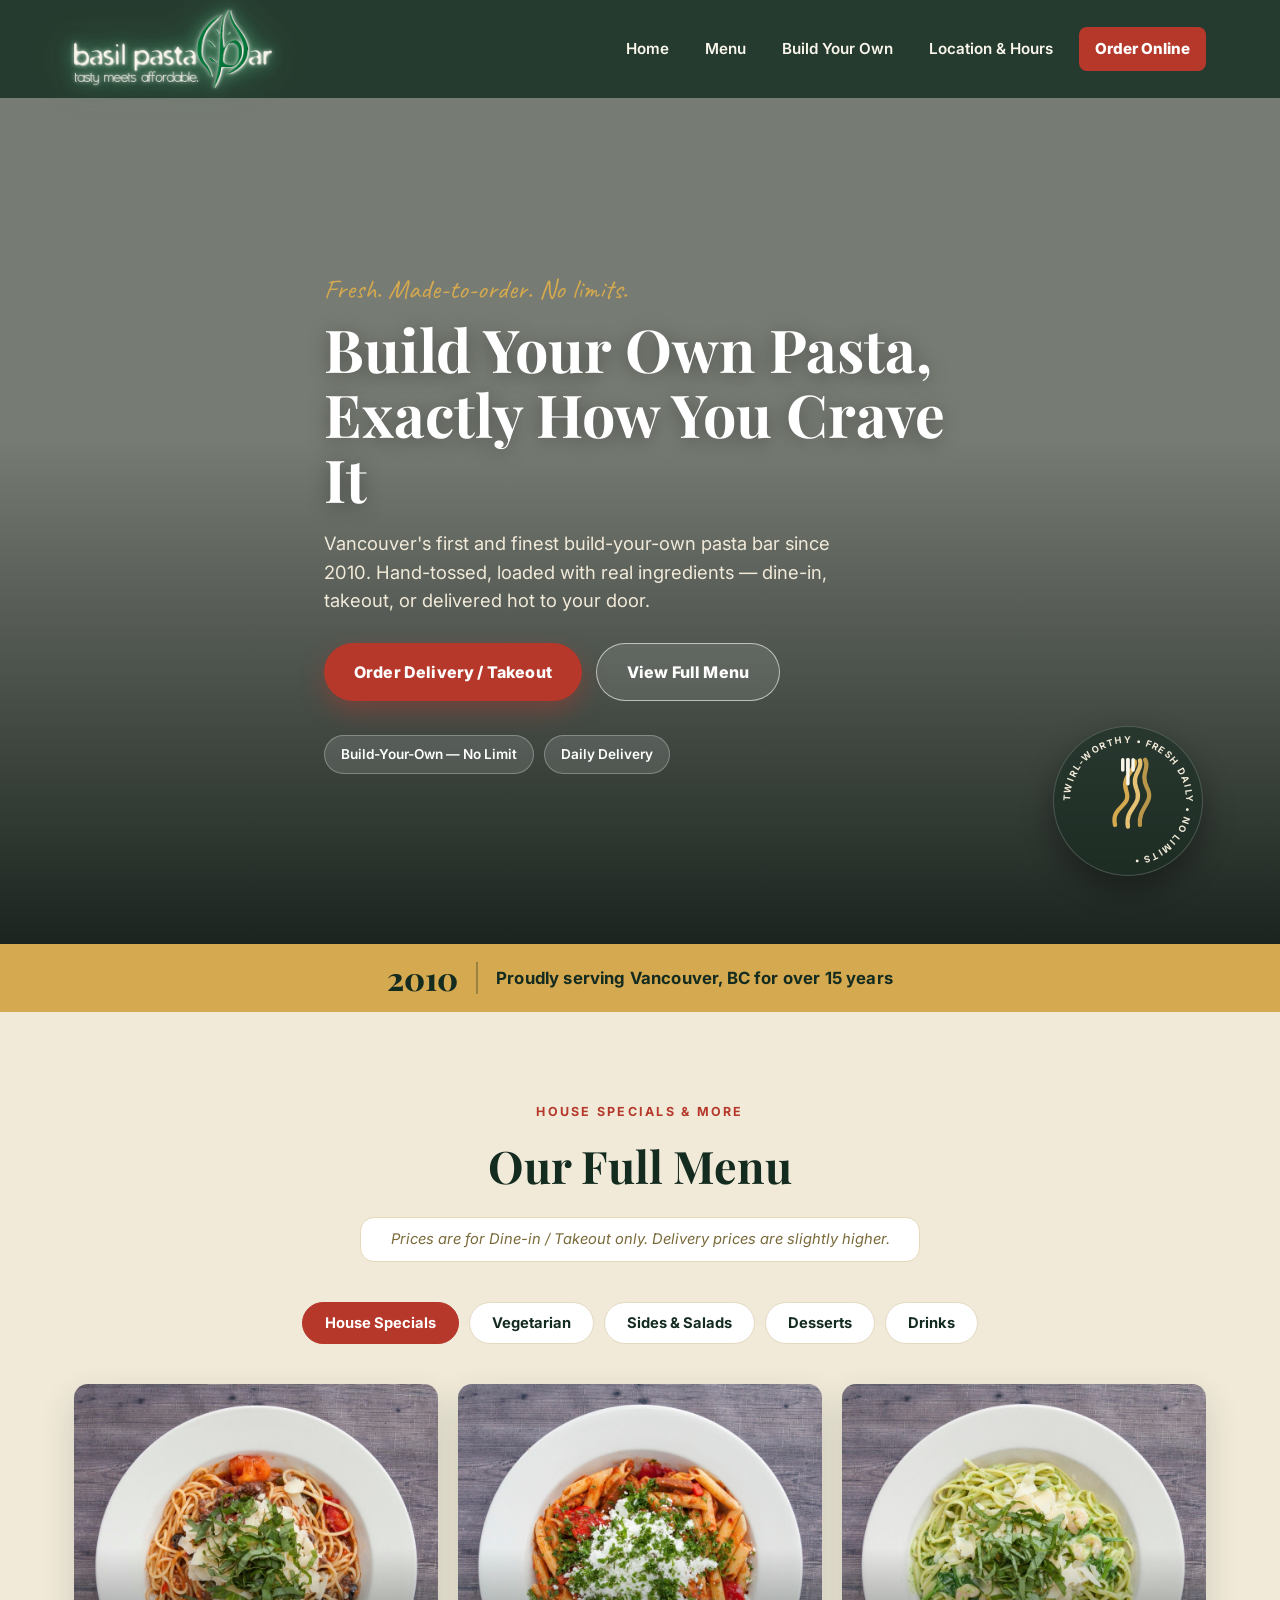
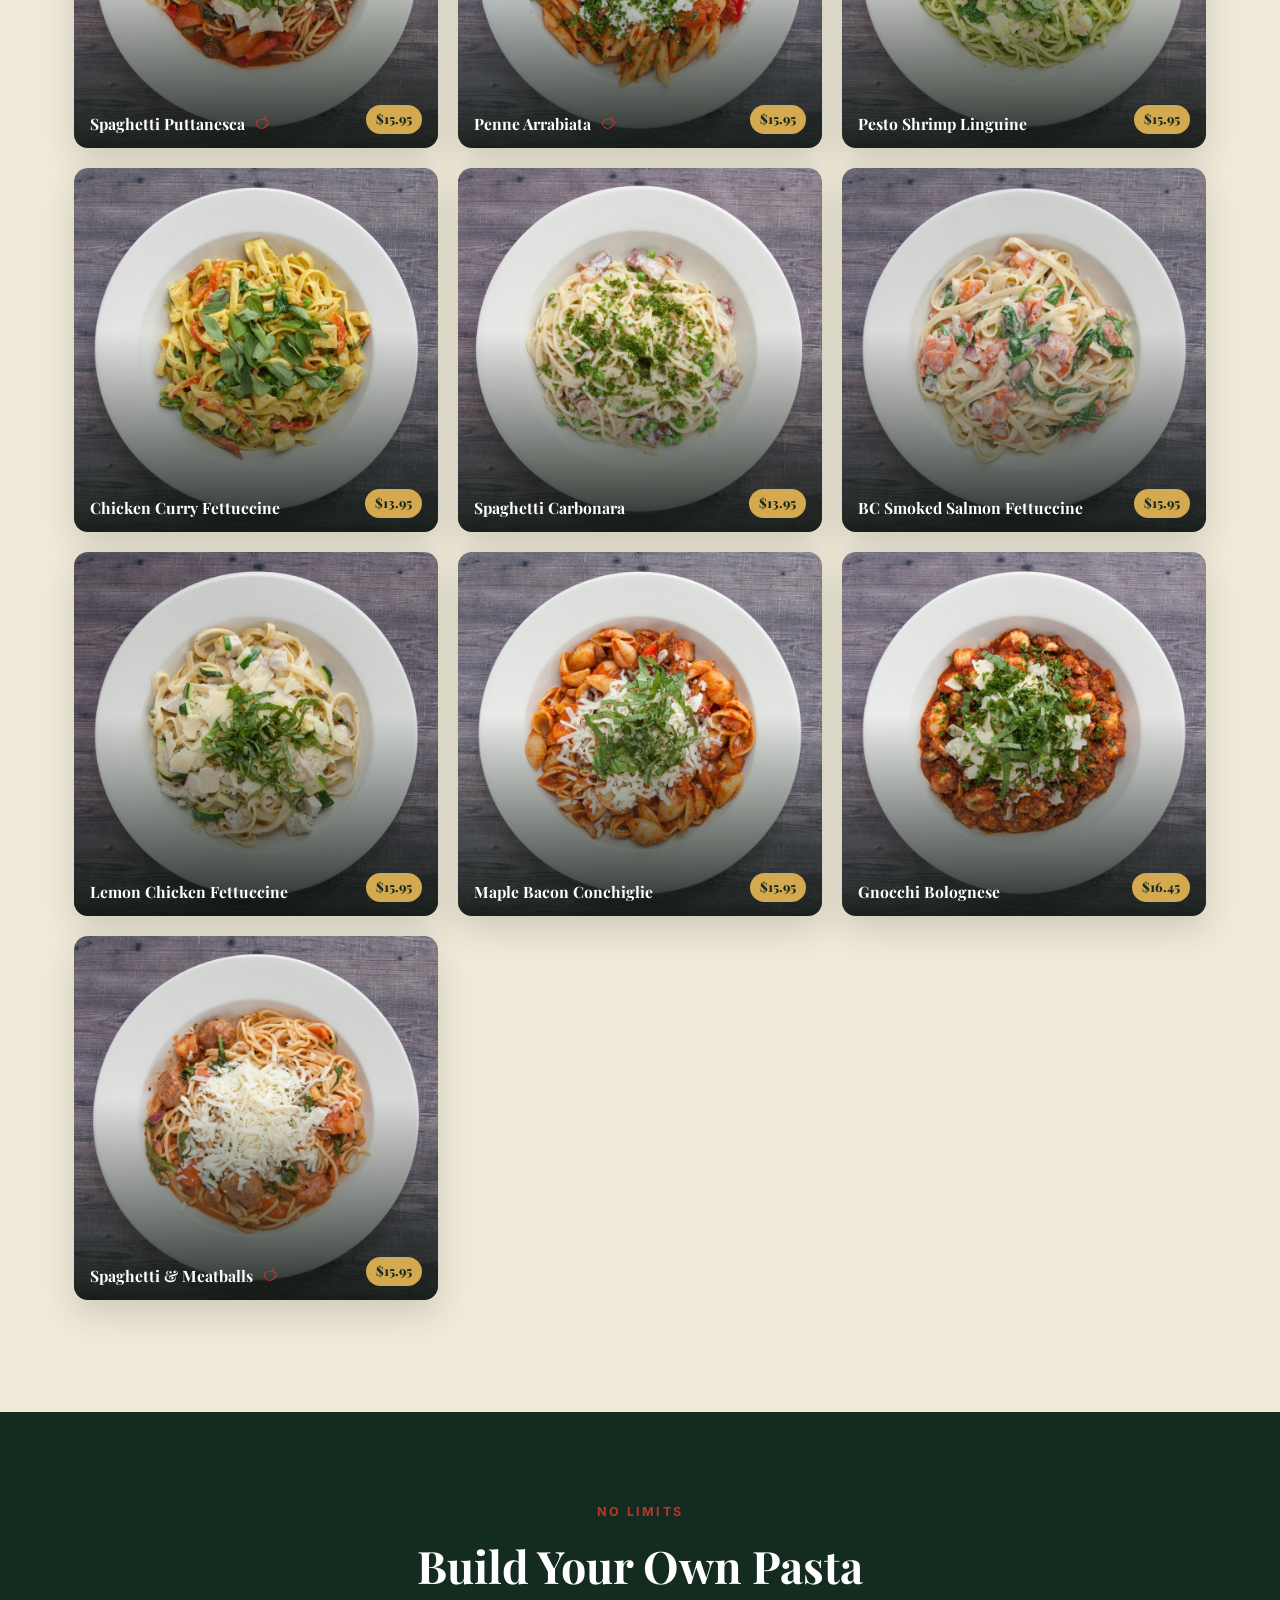
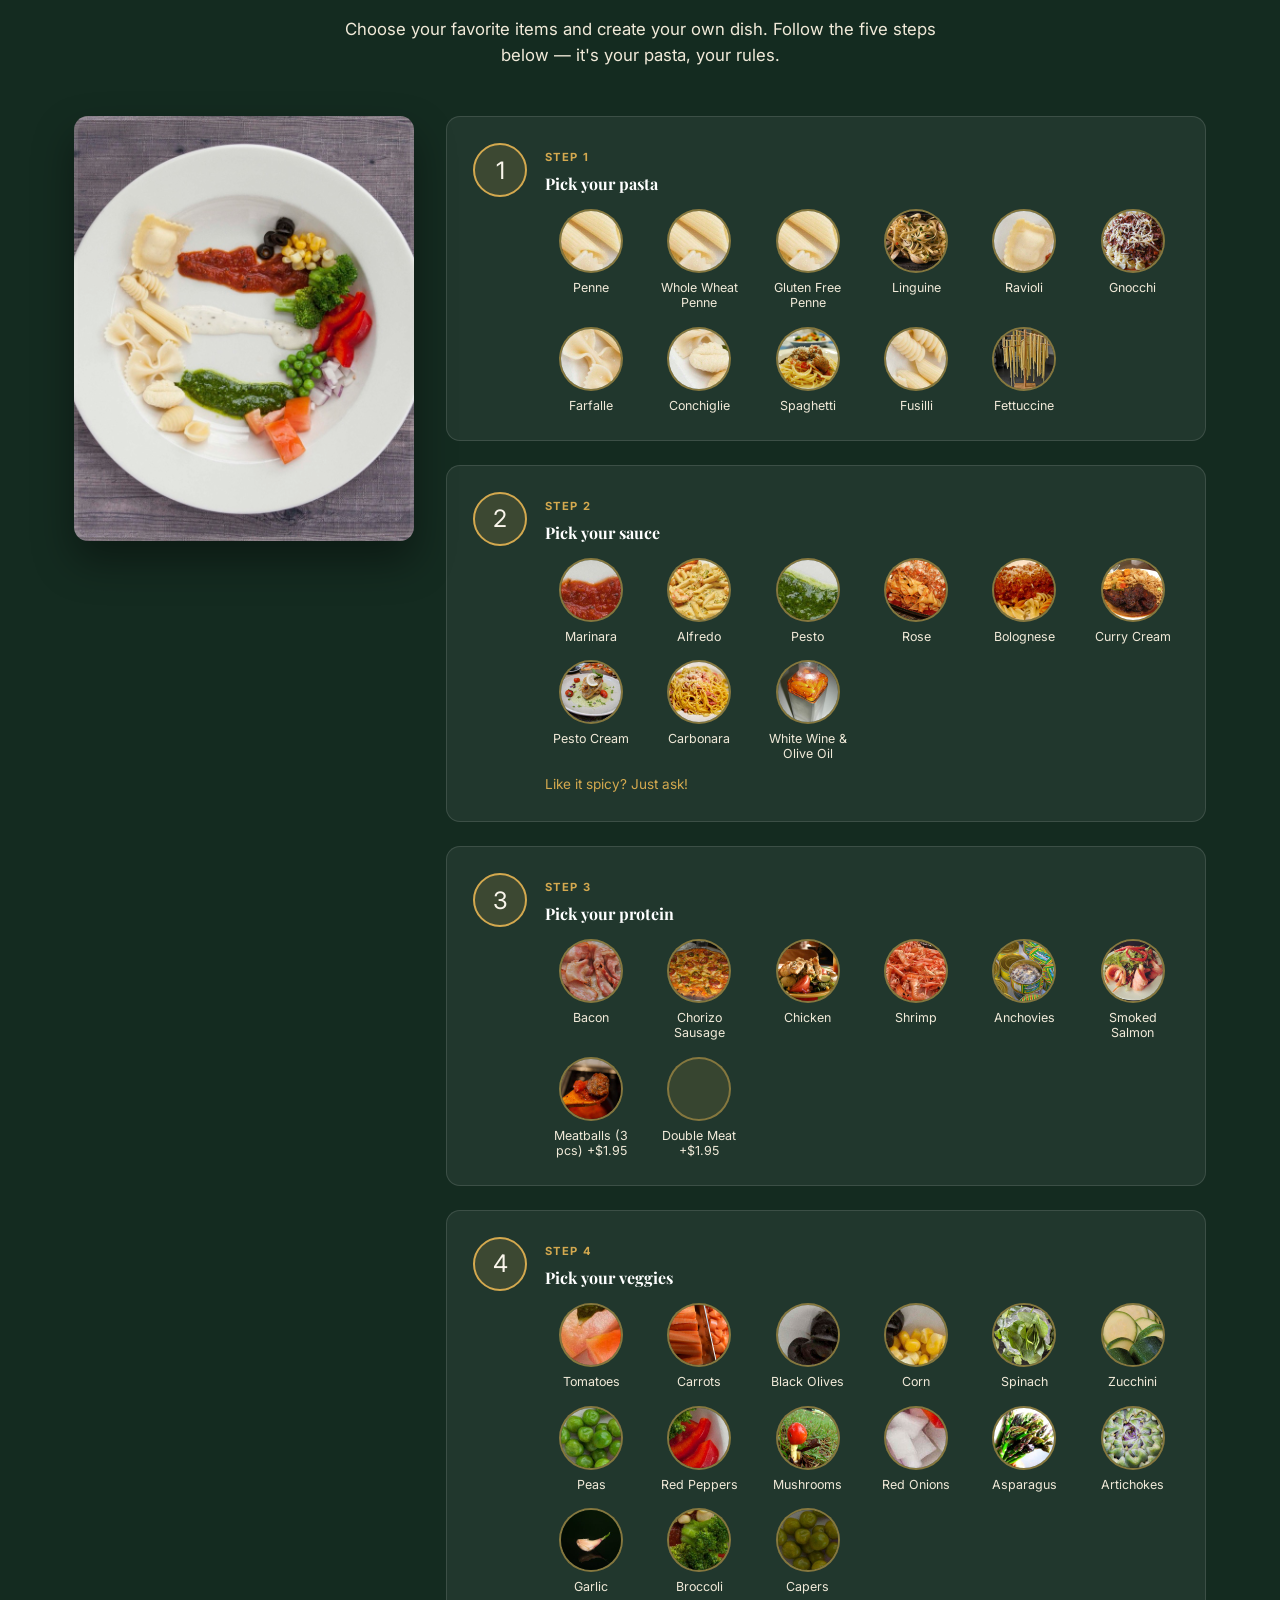
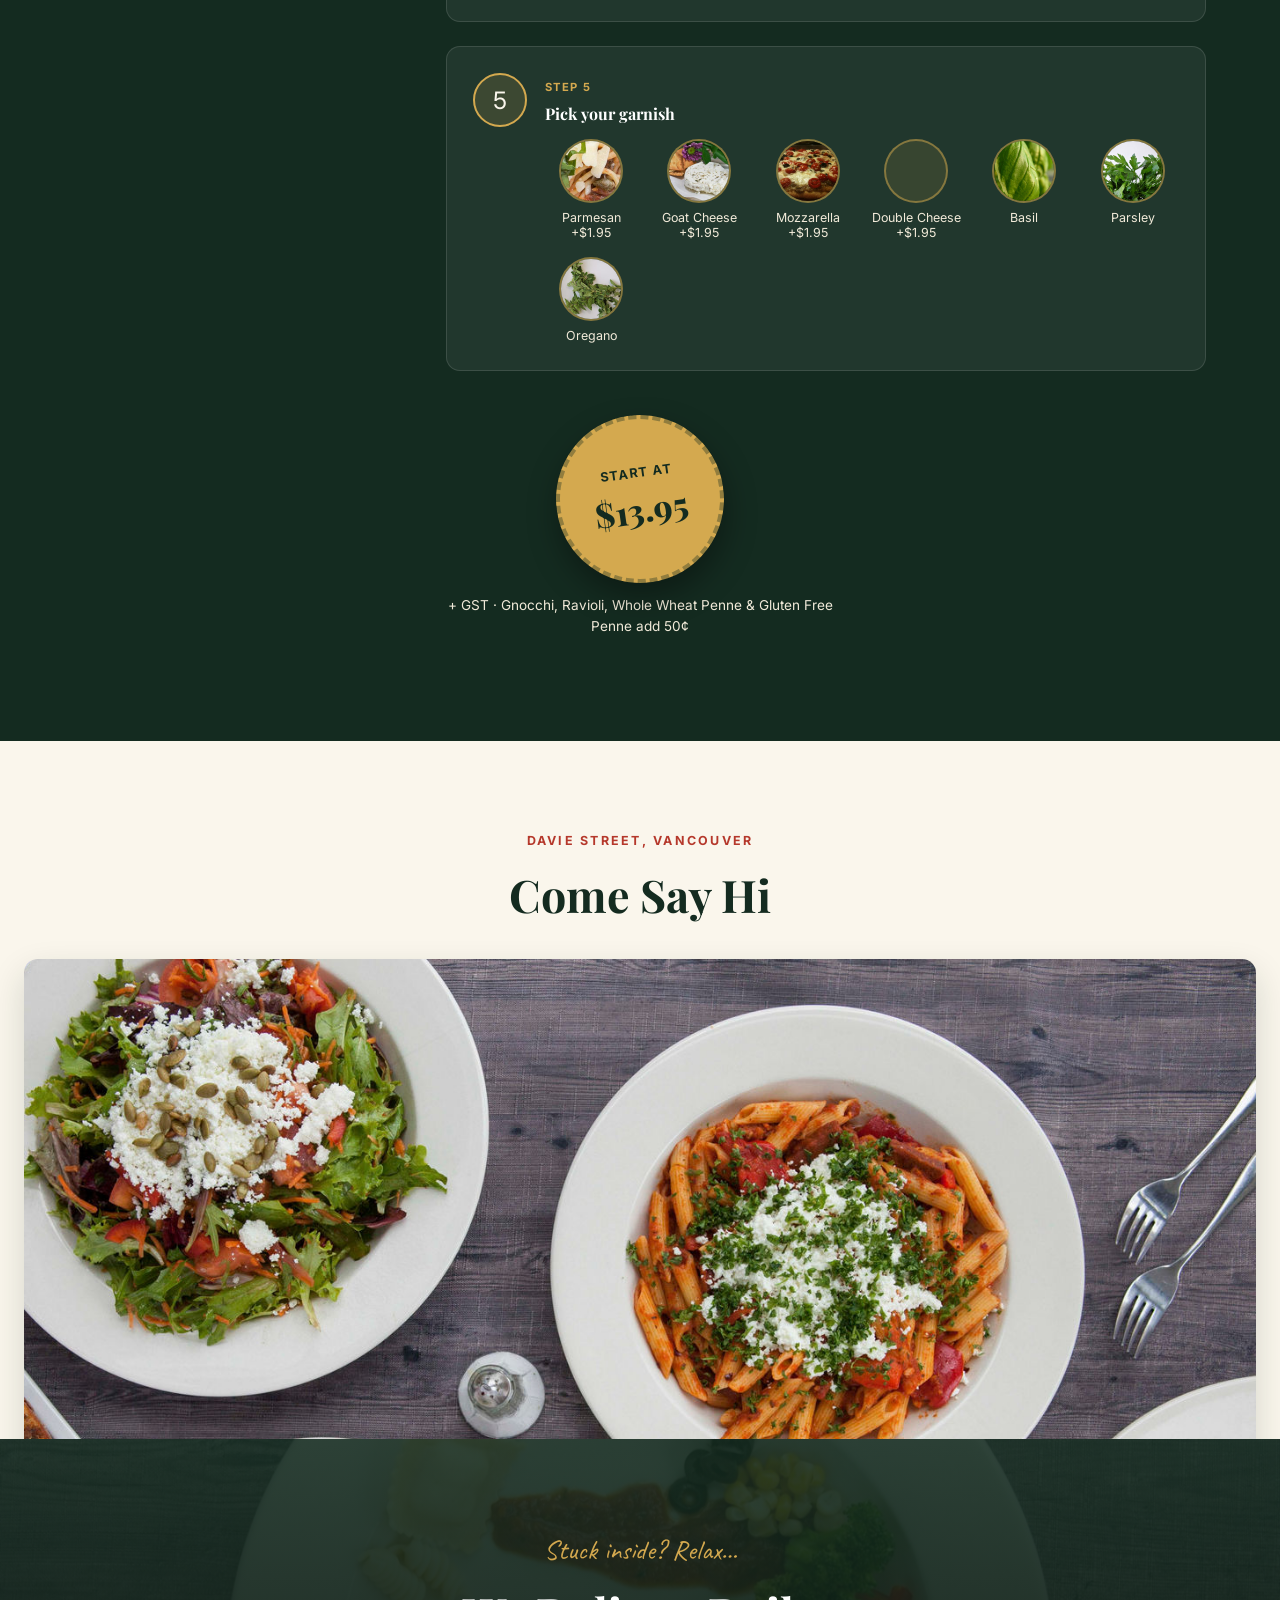
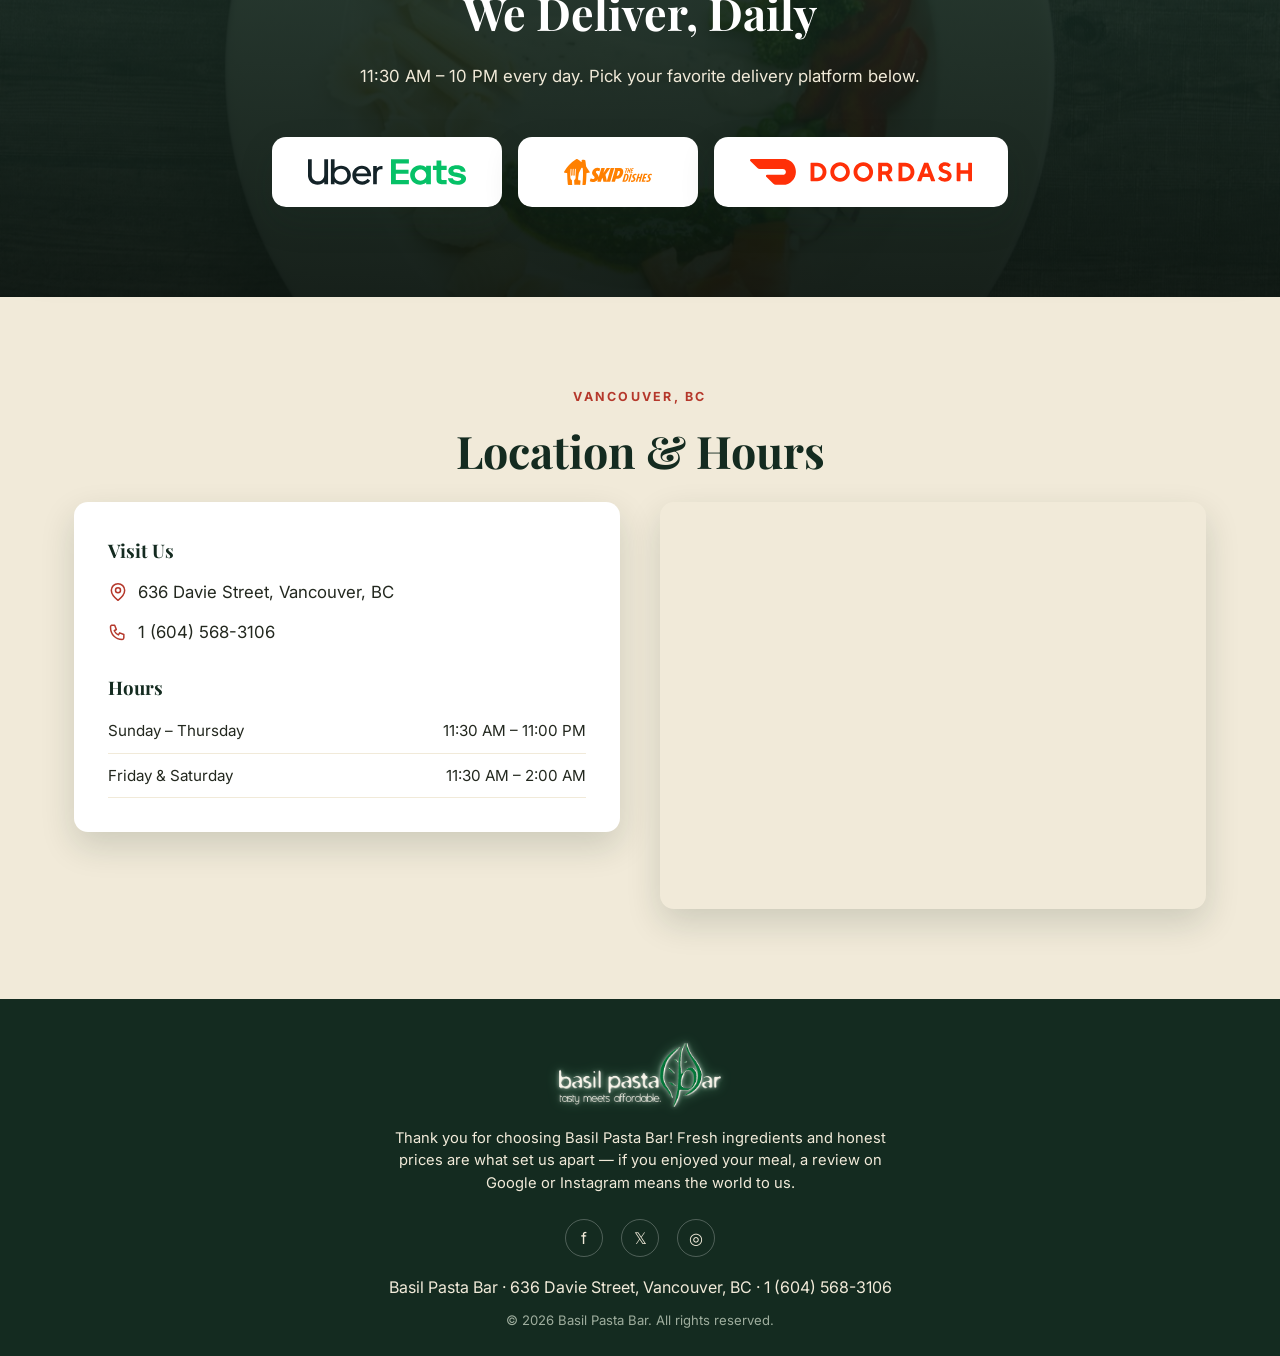
==== commit c78df993: "Fix leaf crop artifact" ====
--- a/index.html
+++ b/index.html
@@ -14,7 +14,7 @@
 
 <div class="splash" id="splash" aria-hidden="true">
   <h1 class="splash-title">
-    <span class="splash-word">basil pasta&nbsp;</span><img src="images/favicon.png" alt="b" class="splash-leaf"><span class="splash-word">ar</span>
+    <span class="splash-word">basil pasta&nbsp;</span><img src="images/leaf.png" alt="b" class="splash-leaf"><span class="splash-word">ar</span>
   </h1>
   <p class="splash-subtitle">Since 2010</p>
 </div>
--- a/css/style.css
+++ b/css/style.css
@@ -501,8 +501,9 @@
   font-size: 1.05rem;
 }
 .menu-item-desc { font-size: .9rem; color: #5c6357; margin: 6px 0 0; }
-.tag { font-size: .78rem; margin-left: 6px; }
+.tag { font-size: .78rem; margin-left: 6px; display: inline-flex; align-items: center; }
 .tag-veg { color: var(--green-mid); font-weight: 700; }
+.tag-icon-svg { width: 15px; height: 15px; color: var(--red); vertical-align: -2px; }
 
 /* ---------- Build your own ---------- */
 .byo-section { background: var(--green-dark); color: var(--cream); position: relative; overflow: hidden; }
@@ -526,8 +527,8 @@
   border: 4px solid rgba(255,255,255,.08);
 }
 .byo-steps {
-  display: grid;
-  grid-template-columns: 1fr 1fr;
+  display: flex;
+  flex-direction: column;
   gap: 24px;
 }
 .byo-step {
@@ -590,14 +591,12 @@
   height: 64px;
   border-radius: 50%;
   background: rgba(212,169,79,.12);
-  border: 1.5px solid rgba(212,169,79,.4);
-  display: flex;
-  align-items: center;
-  justify-content: center;
-  transition: background .2s, transform .2s;
-}
-.pasta-icon-card:hover .pasta-icon-circle { background: rgba(212,169,79,.22); transform: translateY(-3px); }
-.pasta-icon { width: 38px; height: 38px; color: var(--gold); }
+  border: 2px solid rgba(212,169,79,.5);
+  overflow: hidden;
+  transition: border-color .2s, transform .2s;
+}
+.pasta-icon-card:hover .pasta-icon-circle { border-color: var(--gold); transform: translateY(-3px); }
+.pasta-icon-photo { width: 100%; height: 100%; object-fit: cover; display: block; }
 .pasta-icon-label { font-size: .78rem; color: var(--cream-2); line-height: 1.2; }
 .byo-price-wrap { display: flex; flex-direction: column; align-items: center; gap: 12px; }
 .byo-stamp {
@@ -693,6 +692,7 @@
 .location-map { border-radius: var(--radius); overflow: hidden; box-shadow: var(--shadow); }
 .location-map iframe { width: 100%; height: 100%; min-height: 400px; border: 0; }
 .contact-line { display: flex; align-items: center; gap: 10px; margin: 14px 0; font-size: 1.05rem; }
+.contact-icon { width: 20px; height: 20px; color: var(--red); flex-shrink: 0; }
 .contact-line strong { color: var(--green-dark); }
 
 /* ---------- Footer ---------- */
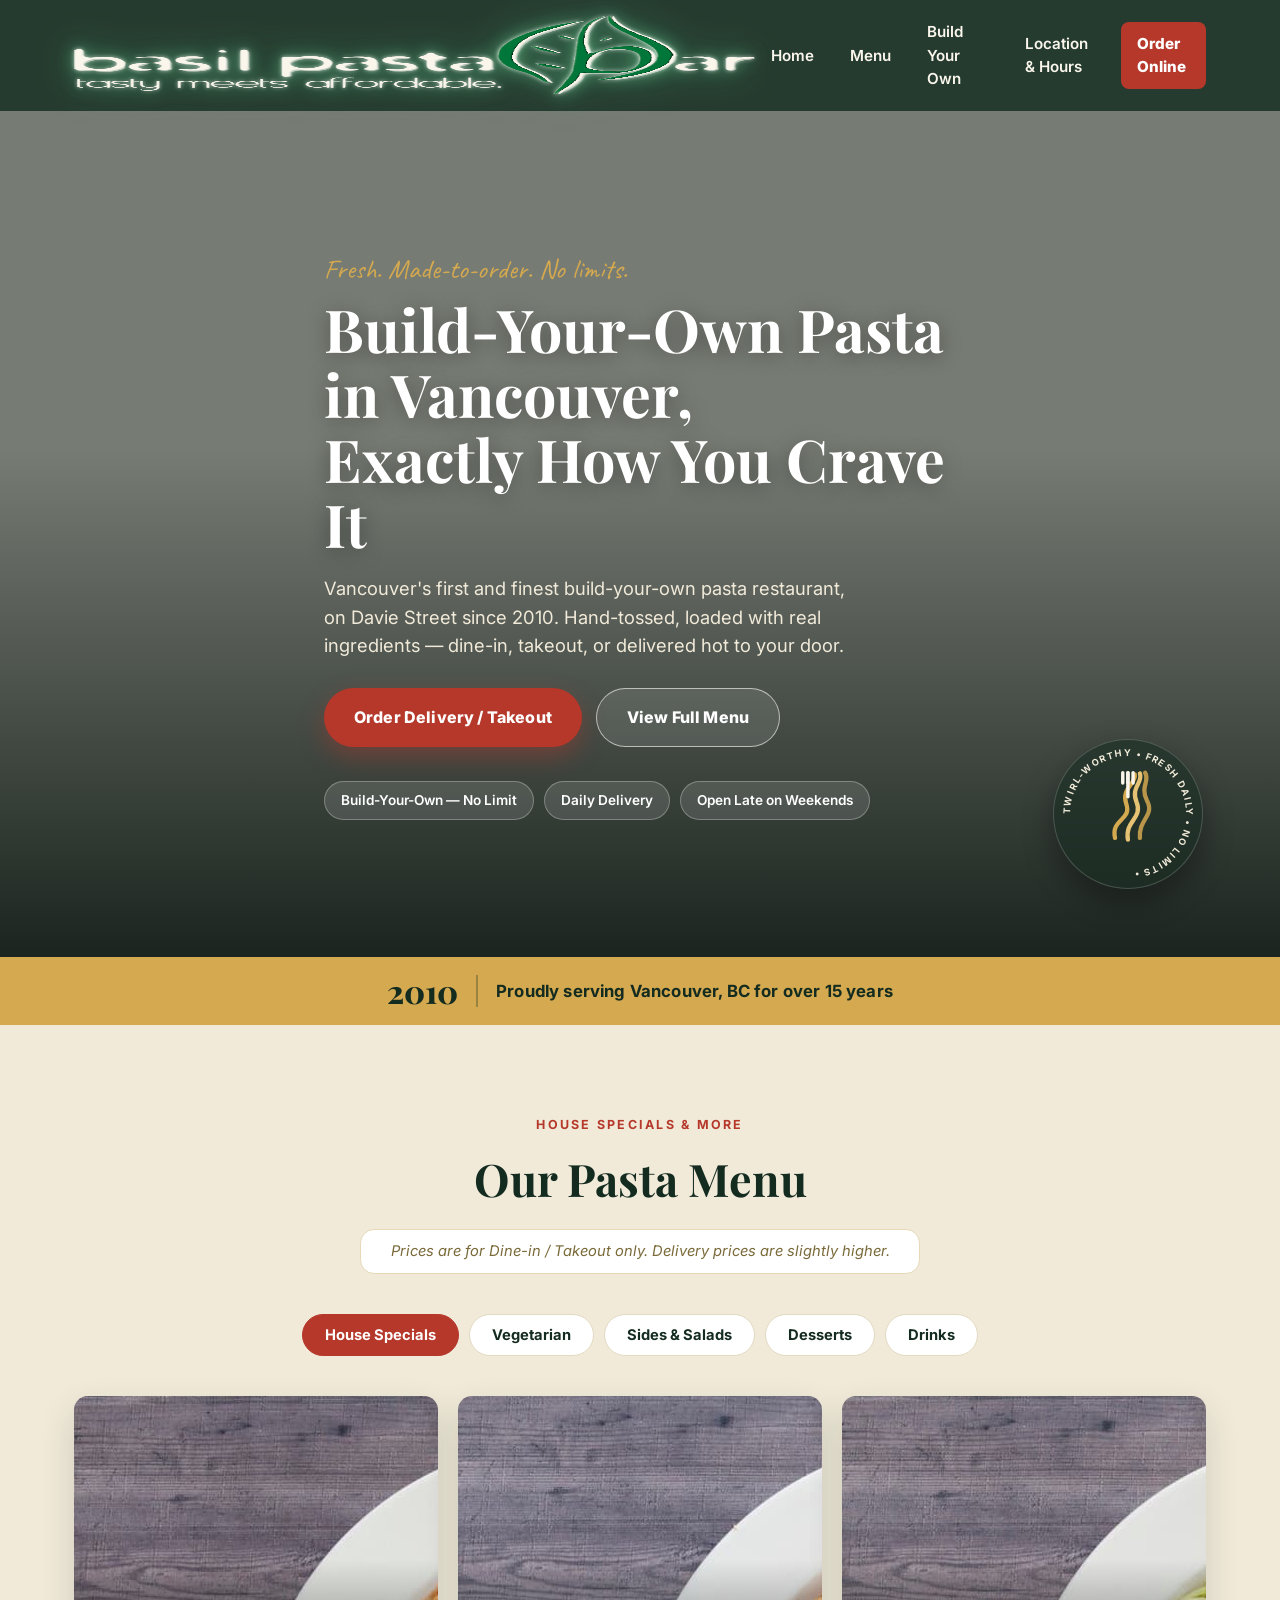
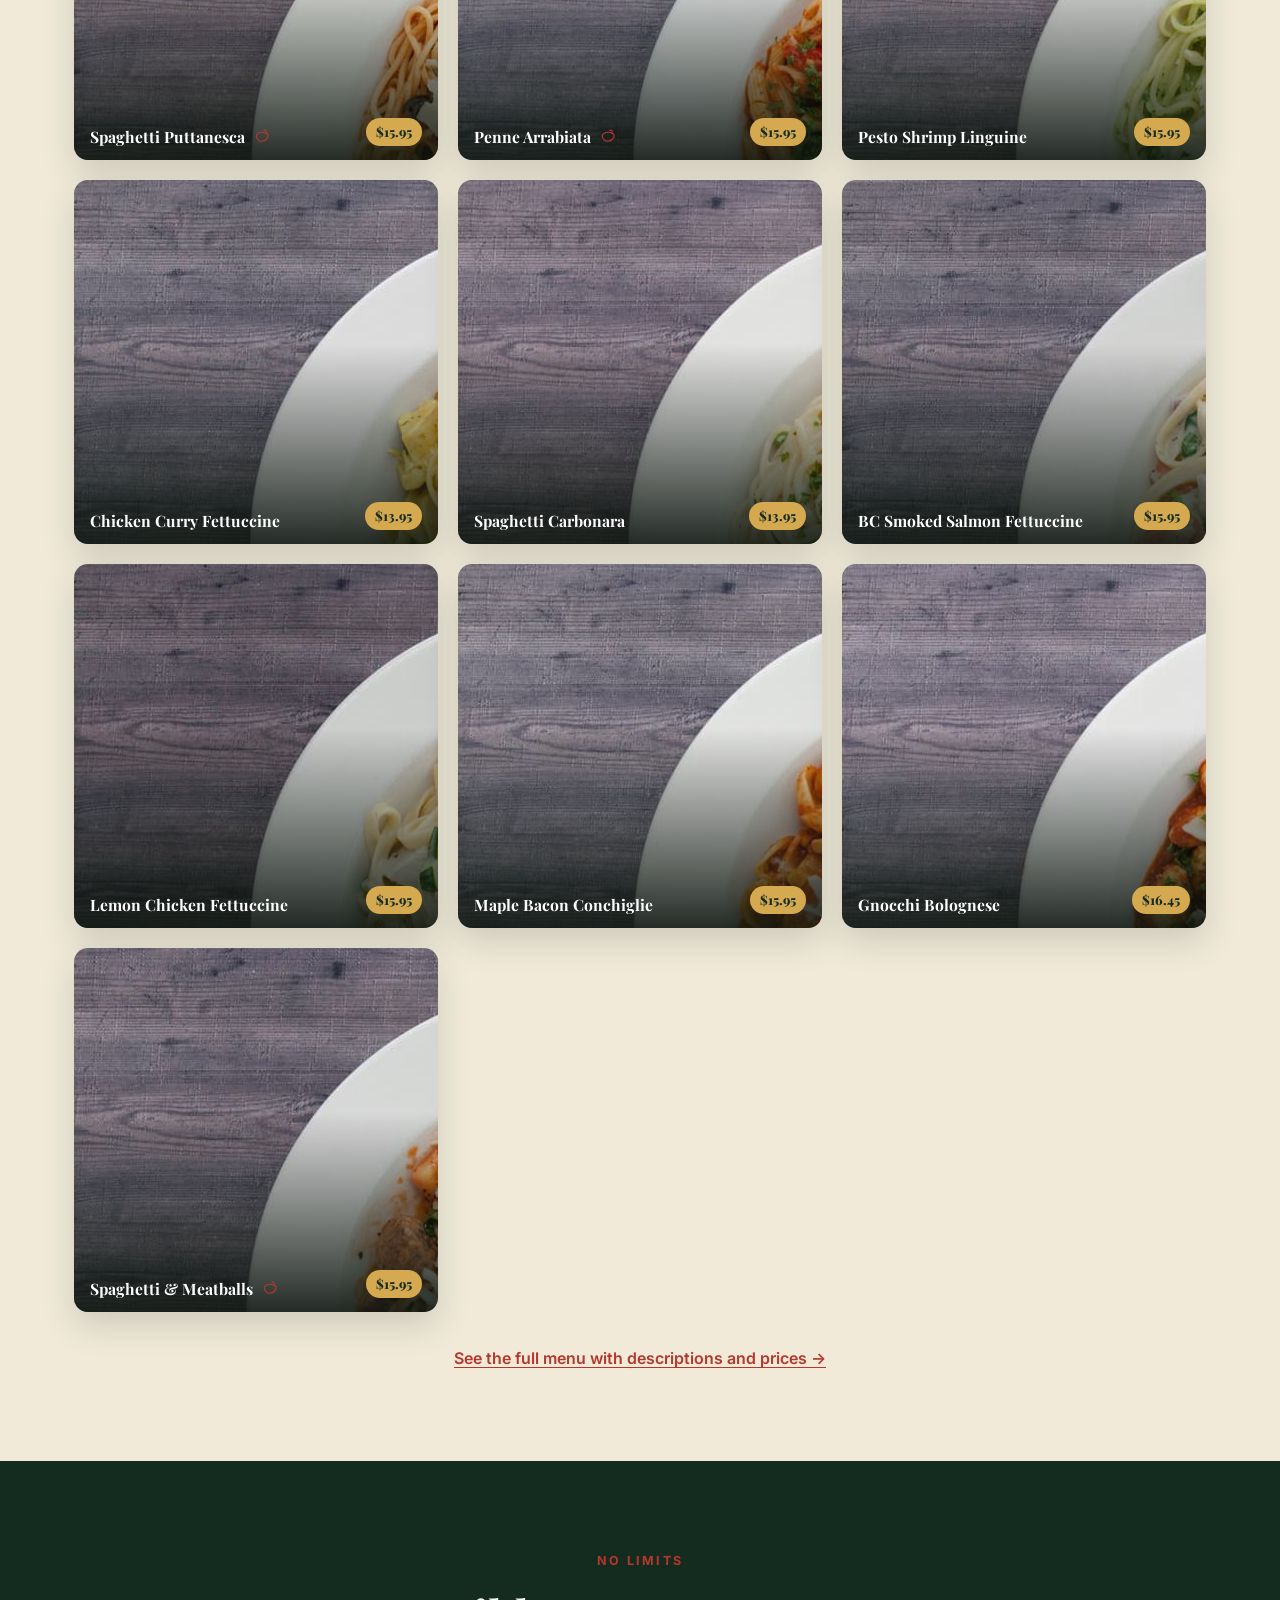
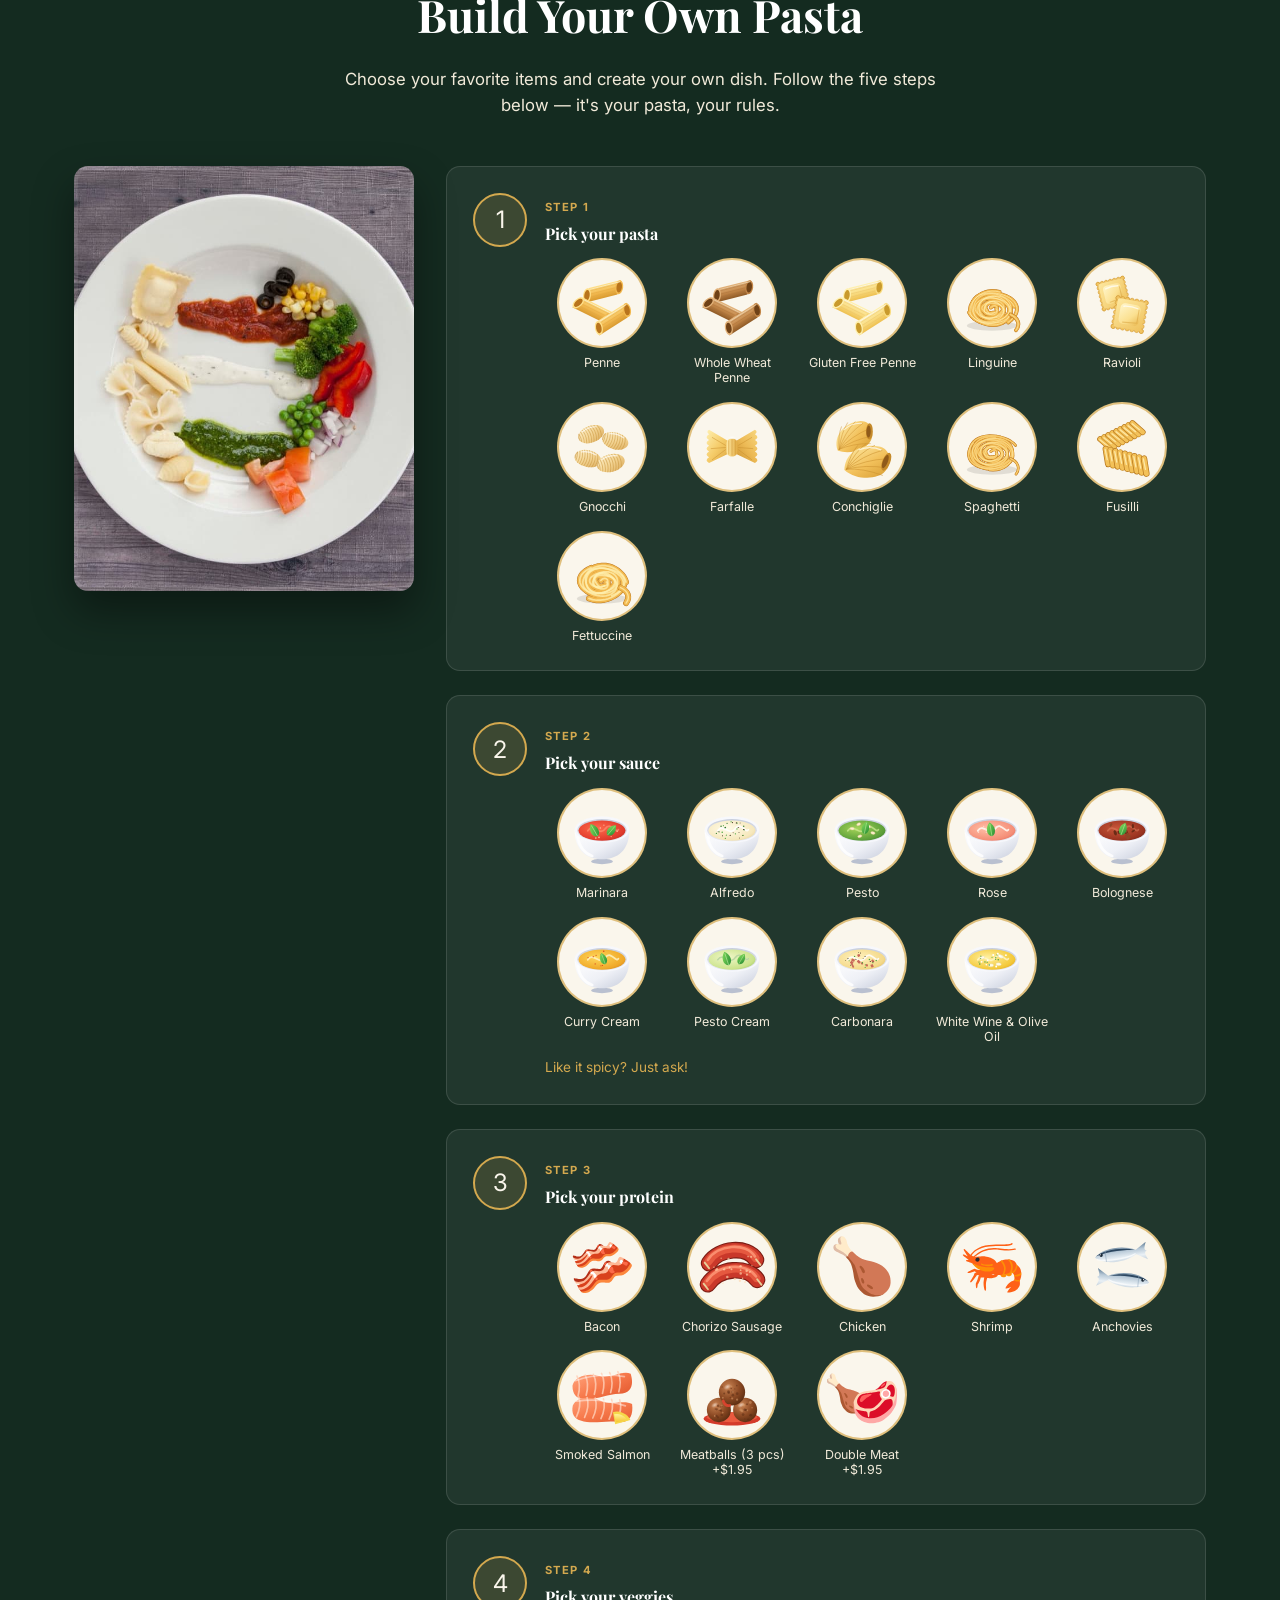
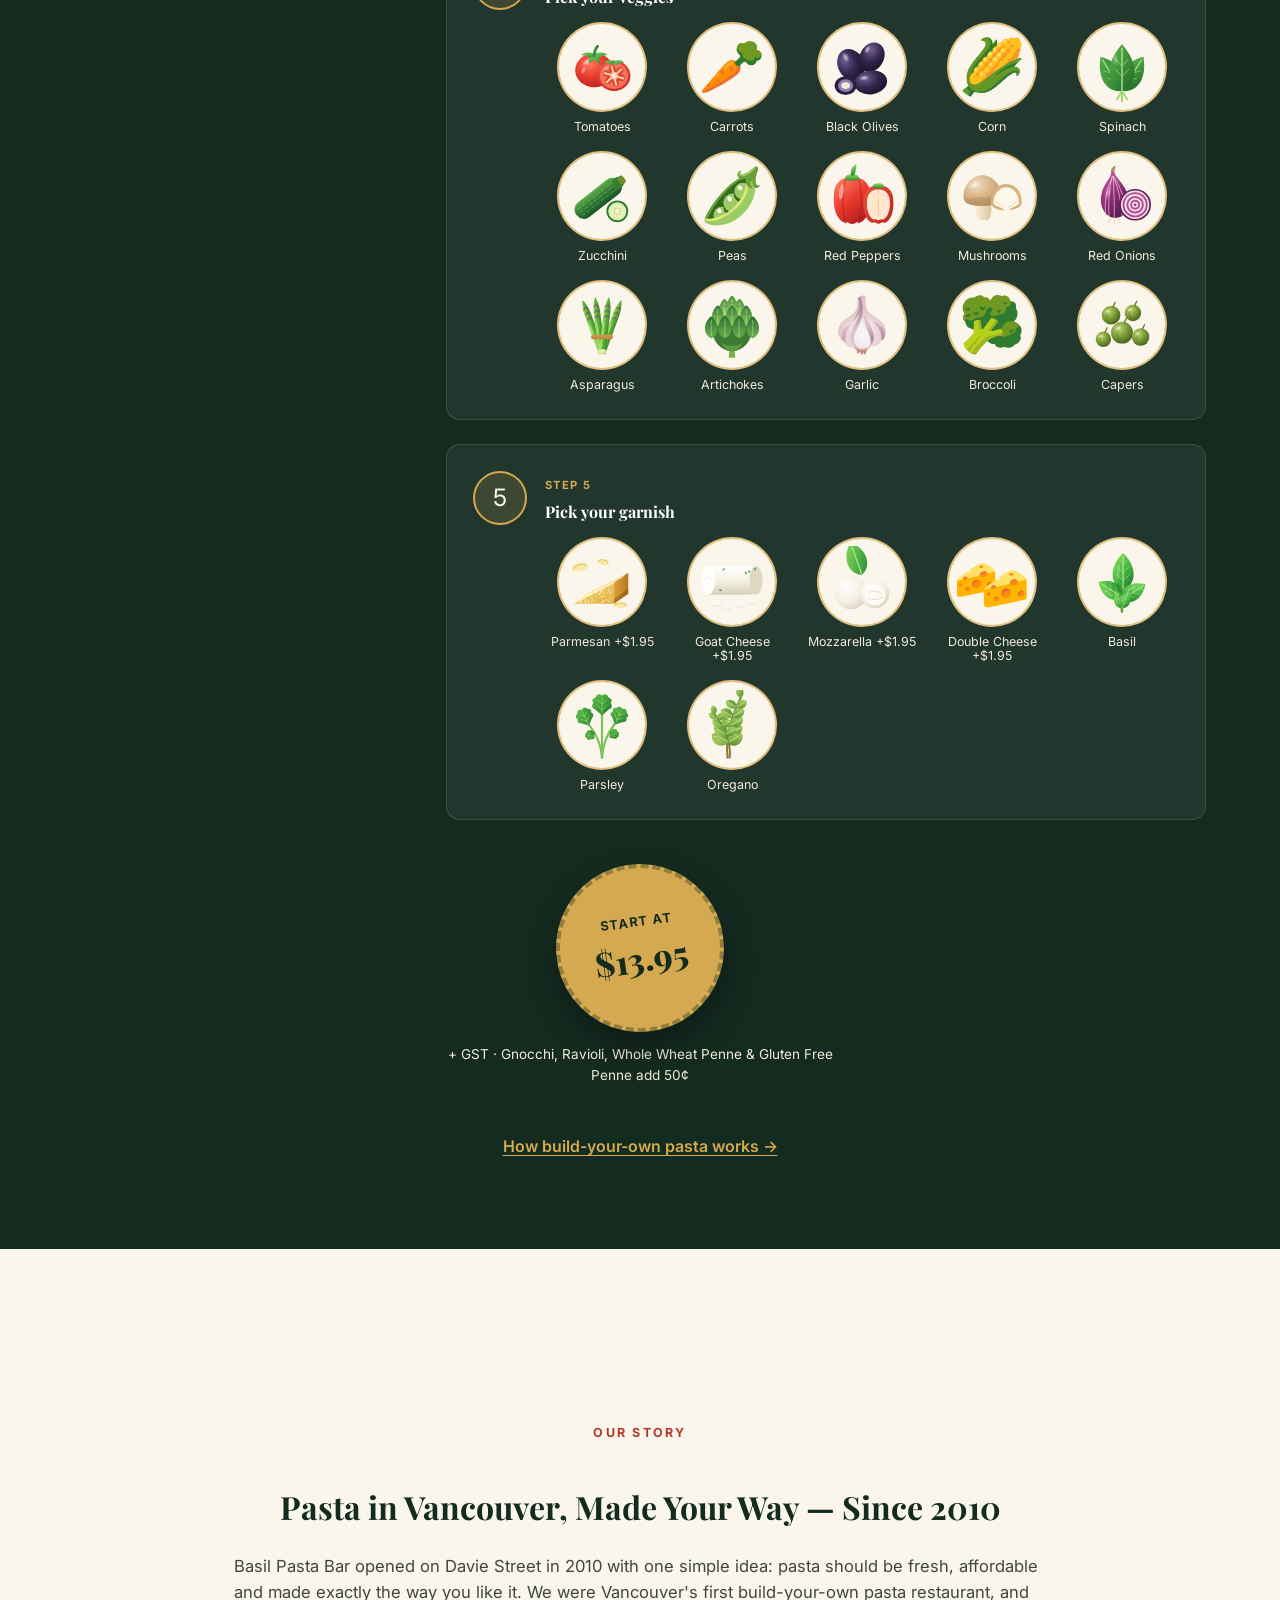
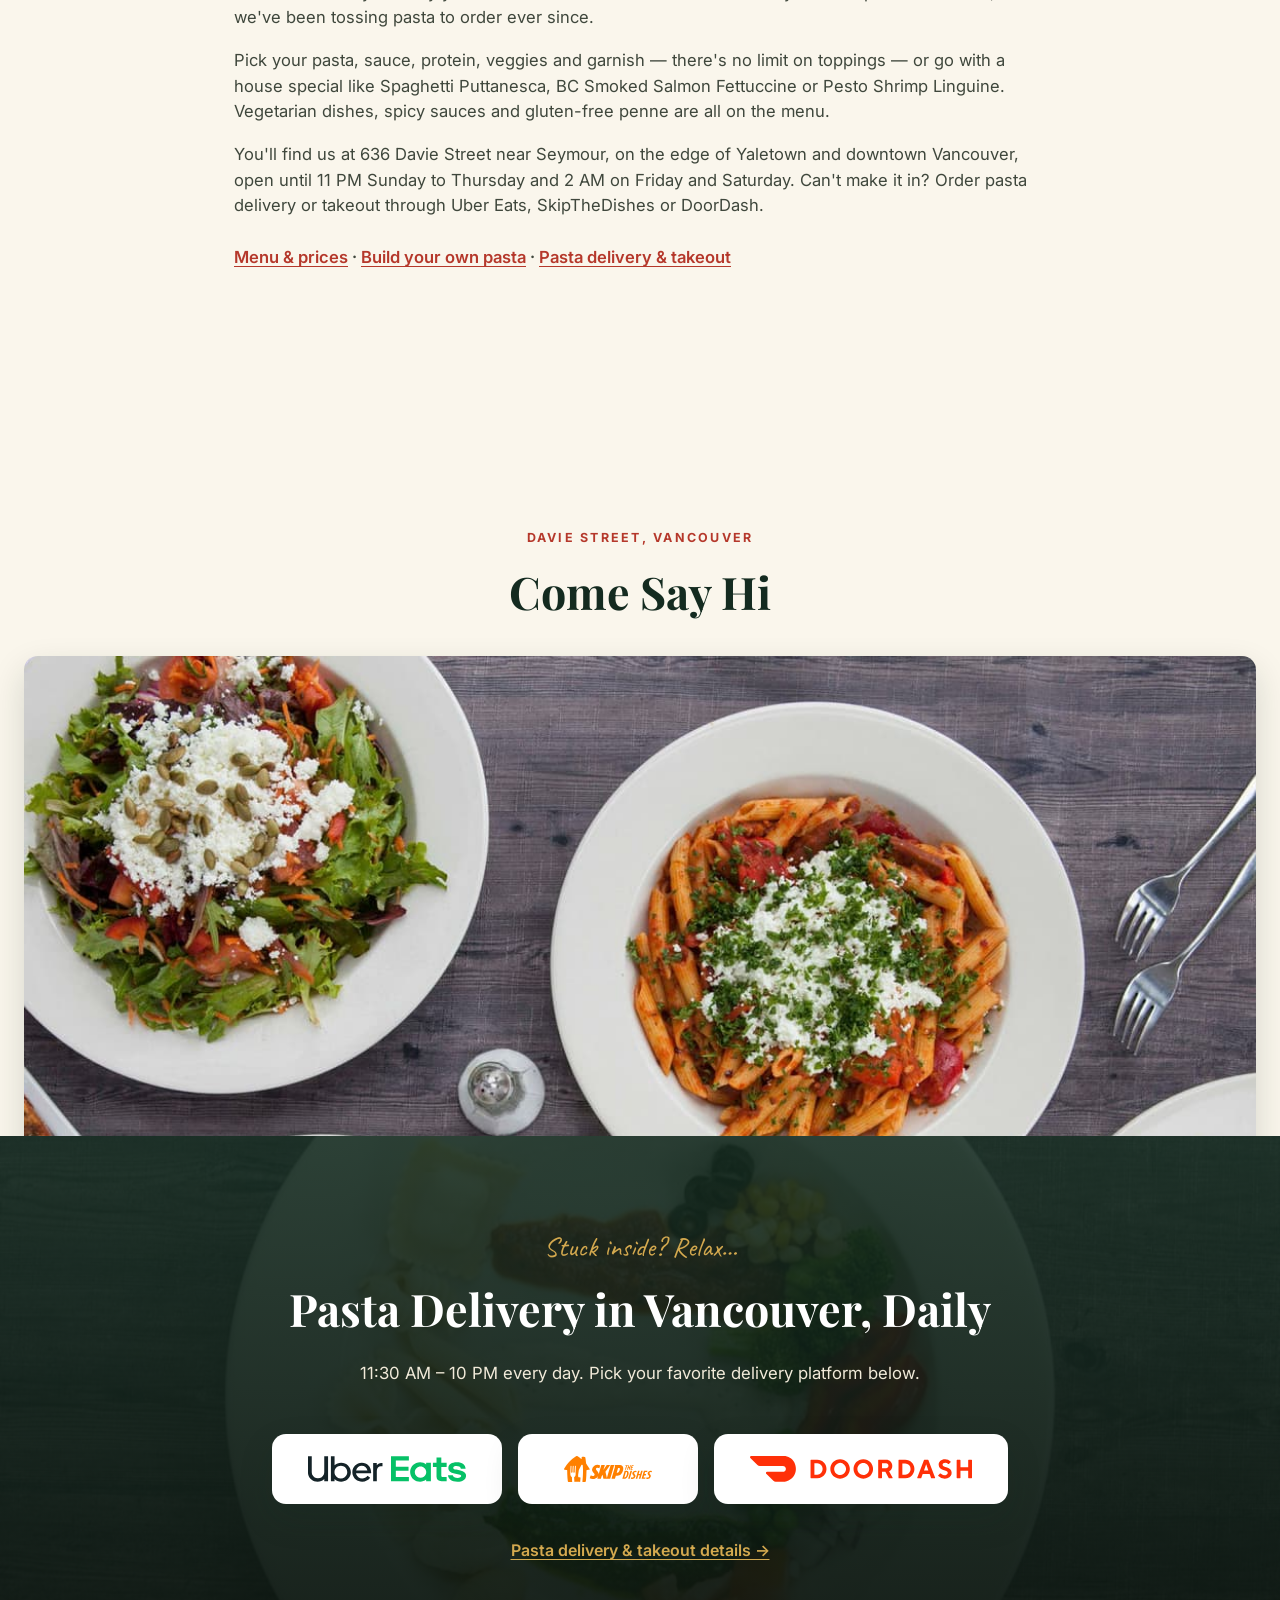
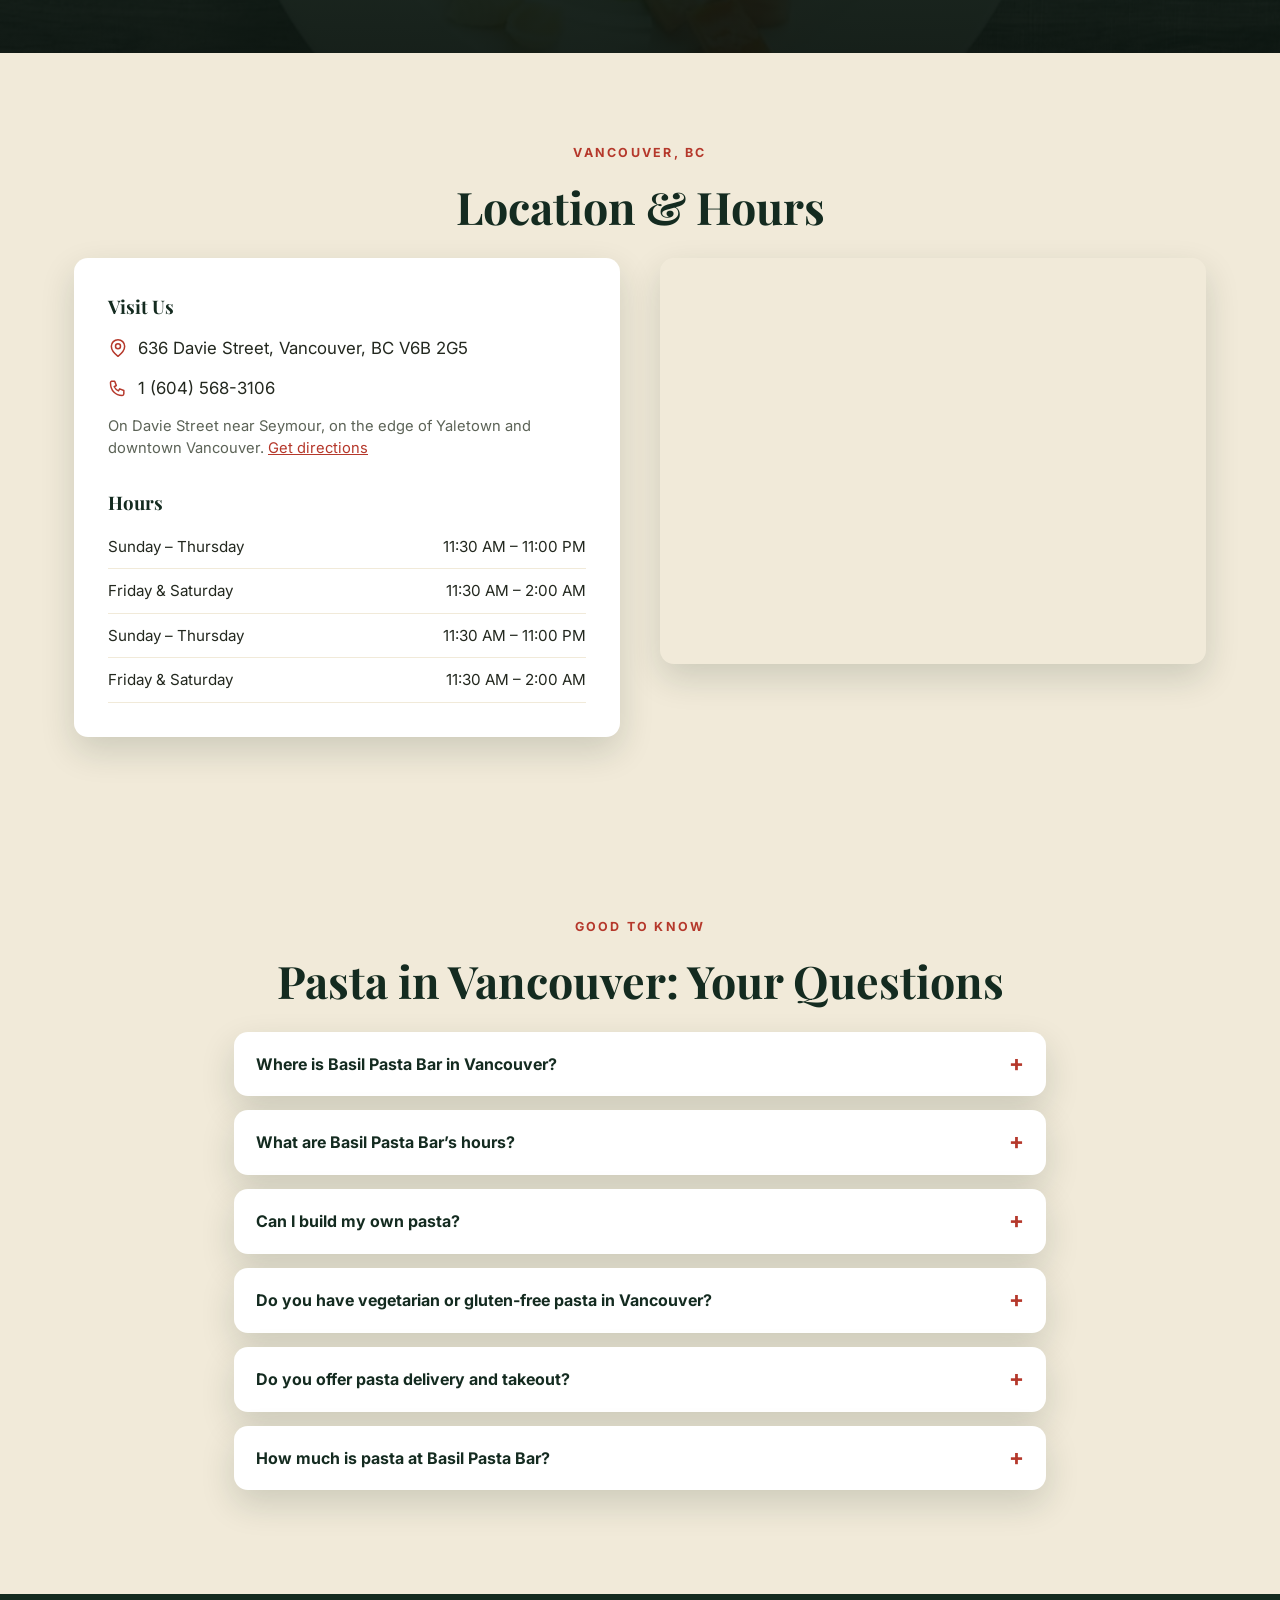
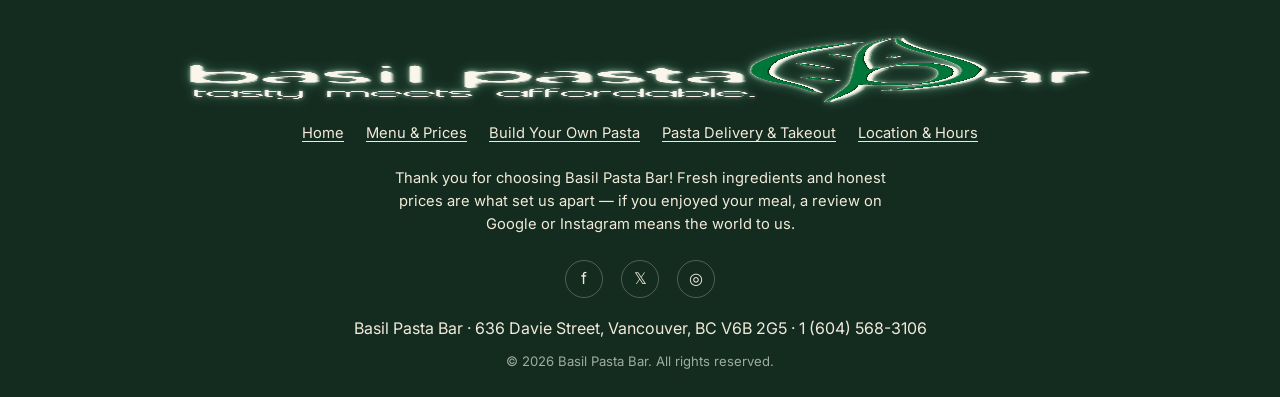
==== commit d3215db8: "SEO: update index.html" ====
--- a/index.html
+++ b/index.html
@@ -1,30 +1,58 @@
 <!DOCTYPE html>
-<html lang="en">
+<html lang="en-CA">
 <head>
 <meta charset="UTF-8">
 <meta name="viewport" content="width=device-width, initial-scale=1.0">
-<title>Basil Pasta Bar | Build-Your-Own Pasta in Vancouver, BC</title>
-<meta name="description" content="Basil Pasta Bar — Vancouver's first and finest build-your-own pasta restaurant since 2010. 636 Davie Street, Vancouver, BC. Dine-in, takeout & delivery.">
-<link rel="icon" href="images/favicon.png">
+<!--SEO:START-->
+<title>Pasta Vancouver | Basil Pasta Bar – Build-Your-Own Pasta</title>
+<meta name="description" content="Craving pasta in Vancouver? Basil Pasta Bar on Davie St has served build-your-own pasta since 2010. Vegetarian options, late hours, takeout &amp; delivery.">
+<link rel="canonical" href="https://basilpastabar.com/">
+<meta name="robots" content="index,follow,max-image-preview:large,max-snippet:-1,max-video-preview:-1">
+<meta name="theme-color" content="#142b20">
+<meta property="og:type" content="website">
+<meta property="og:site_name" content="Basil Pasta Bar">
+<meta property="og:locale" content="en_CA">
+<meta property="og:title" content="Pasta Vancouver | Basil Pasta Bar – Build-Your-Own Pasta">
+<meta property="og:description" content="Craving pasta in Vancouver? Basil Pasta Bar on Davie St has served build-your-own pasta since 2010. Vegetarian options, late hours, takeout &amp; delivery.">
+<meta property="og:url" content="https://basilpastabar.com/">
+<meta property="og:image" content="https://basilpastabar.com/images/og-image.jpg">
+<meta property="og:image:width" content="1200">
+<meta property="og:image:height" content="630">
+<meta property="og:image:alt" content="Basil Pasta Bar — build-your-own pasta on Davie Street, Vancouver">
+<meta name="twitter:card" content="summary_large_image">
+<meta name="twitter:title" content="Pasta Vancouver | Basil Pasta Bar – Build-Your-Own Pasta">
+<meta name="twitter:description" content="Craving pasta in Vancouver? Basil Pasta Bar on Davie St has served build-your-own pasta since 2010. Vegetarian options, late hours, takeout &amp; delivery.">
+<meta name="twitter:image" content="https://basilpastabar.com/images/og-image.jpg">
+<meta name="geo.region" content="CA-BC">
+<meta name="geo.placename" content="Vancouver">
+<meta name="geo.position" content="49.2767875;-123.1258792">
+<meta name="ICBM" content="49.2767875, -123.1258792">
+<link rel="icon" href="/images/favicon.png" type="image/png">
+<link rel="icon" href="/images/favicon-48.png" type="image/png" sizes="48x48">
+<link rel="apple-touch-icon" href="/images/apple-touch-icon.png">
+<link rel="manifest" href="/site.webmanifest">
+<script type="application/ld+json">{"@context":"https://schema.org","@graph":[{"@type":"WebSite","@id":"https://basilpastabar.com/#website","url":"https://basilpastabar.com/","name":"Basil Pasta Bar","inLanguage":"en-CA","publisher":{"@id":"https://basilpastabar.com/#restaurant"}},{"@type":"Restaurant","@id":"https://basilpastabar.com/#restaurant","name":"Basil Pasta Bar","alternateName":["Basil Pasta Bar Vancouver","Basil Pasta Bar Davie Street"],"url":"https://basilpastabar.com/","description":"Basil Pasta Bar is Vancouver's first build-your-own pasta restaurant, serving fresh pasta to order on Davie Street since 2010 — dine-in, takeout and delivery.","slogan":"tasty meets affordable.","foundingDate":"2010","logo":"https://basilpastabar.com/images/logo-full.png","image":["https://basilpastabar.com/images/og-image.jpg","https://basilpastabar.com/images/storefront.jpg","https://basilpastabar.com/images/dishes/puttanesca.jpg","https://basilpastabar.com/images/dishes/build-your-own.jpg"],"telephone":"+16045683106","priceRange":"$$","currenciesAccepted":"CAD","servesCuisine":["Italian","Pasta","Vegetarian"],"address":{"@type":"PostalAddress","streetAddress":"636 Davie Street","addressLocality":"Vancouver","addressRegion":"BC","postalCode":"V6B 2G5","addressCountry":"CA"},"geo":{"@type":"GeoCoordinates","latitude":49.2767875,"longitude":-123.1258792},"hasMap":"https://www.google.com/maps/search/?api=1&query=636+Davie+Street+Vancouver+BC","areaServed":[{"@type":"City","name":"Vancouver"},{"@type":"Place","name":"Yaletown"},{"@type":"Place","name":"Downtown Vancouver"},{"@type":"Place","name":"West End, Vancouver"}],"openingHoursSpecification":[{"@type":"OpeningHoursSpecification","dayOfWeek":["Sunday","Monday","Tuesday","Wednesday","Thursday"],"opens":"11:30","closes":"23:00"},{"@type":"OpeningHoursSpecification","dayOfWeek":["Friday","Saturday"],"opens":"11:30","closes":"02:00"}],"menu":"https://basilpastabar.com/menu/","sameAs":["https://www.facebook.com/BasilPastaBar","https://twitter.com/basilpastabar","https://www.instagram.com/basilpastabar/?hl=en","https://www.ubereats.com/ca/vancouver/food-delivery/basil-pasta-bar-davie-%26-seymour/eK3XxNn4SQKK74tO7Si1Ew","https://www.skipthedishes.com/basil-pasta-bar-davie-vancouver","https://www.doordash.com/store/basil-pasta-bar-vancouver-30968/en-CA"],"potentialAction":{"@type":"OrderAction","target":{"@type":"EntryPoint","urlTemplate":"https://basilpastabar.com/order-online/","actionPlatform":["http://schema.org/DesktopWebPlatform","http://schema.org/MobileWebPlatform"]},"deliveryMethod":["http://purl.org/goodrelations/v1#DeliveryModeOwnFleet","http://purl.org/goodrelations/v1#DeliveryModePickUp"]}},{"@type":"FAQPage","mainEntity":[{"@type":"Question","name":"Where is Basil Pasta Bar in Vancouver?","acceptedAnswer":{"@type":"Answer","text":"Basil Pasta Bar is at 636 Davie Street, Vancouver, BC V6B 2G5, near Davie and Seymour on the edge of Yaletown and downtown Vancouver."}},{"@type":"Question","name":"What are Basil Pasta Bar’s hours?","acceptedAnswer":{"@type":"Answer","text":"We’re open Sunday to Thursday 11:30 AM – 11:00 PM and Friday and Saturday 11:30 AM – 2:00 AM. Delivery through the apps runs daily from 11:30 AM to 10:00 PM."}},{"@type":"Question","name":"Can I build my own pasta?","acceptedAnswer":{"@type":"Answer","text":"Yes. Pick your pasta, sauce, protein, veggies and garnish — there’s no limit on toppings. Build-your-own pasta starts at $13.95 (GST · Gnocchi, Ravioli, Whole Wheat Penne & Gluten Free Penne add 50¢)."}},{"@type":"Question","name":"Do you have vegetarian or gluten-free pasta in Vancouver?","acceptedAnswer":{"@type":"Answer","text":"Yes. Vegetarian pastas are marked on the menu, and you can build a fully vegetarian plate from our veggies, sauces and cheeses. Gluten-free penne is available for build-your-own pasta. Like it spicy? Just ask."}},{"@type":"Question","name":"Do you offer pasta delivery and takeout?","acceptedAnswer":{"@type":"Answer","text":"Yes. Order pasta for delivery through Uber Eats, SkipTheDishes or DoorDash, or call 1 (604) 568-3106 and pick it up at 636 Davie Street. Prices are for dine-in and takeout; delivery prices are slightly higher."}},{"@type":"Question","name":"How much is pasta at Basil Pasta Bar?","acceptedAnswer":{"@type":"Answer","text":"Our house special and vegetarian pastas range from $13.95 to $16.45, and build-your-own pasta starts at $13.95. See the full menu with current prices on our menu page."}}]}]}</script>
+<!--SEO:END-->
 <link rel="preconnect" href="https://fonts.googleapis.com">
+<link rel="preconnect" href="https://fonts.gstatic.com" crossorigin>
 <link href="https://fonts.googleapis.com/css2?family=Playfair+Display:wght@600;700;800&family=Caveat:wght@600;700&family=Baloo+Da+2:wght@500;600&family=Inter:wght@400;500;600;700;800&display=swap" rel="stylesheet">
 <link rel="stylesheet" href="css/style.css">
 </head>
 <body>
 
 <div class="splash" id="splash" aria-hidden="true">
-  <h1 class="splash-title">
-    <span class="splash-word">basil pasta&nbsp;</span><img src="images/leaf.png" alt="b" class="splash-leaf"><span class="splash-word">ar</span>
-  </h1>
+  <div class="splash-title">
+    <span class="splash-word">basil pasta&nbsp;</span><img src="images/leaf.png" alt="" class="splash-leaf"><span class="splash-word">ar</span>
+  </div>
   <p class="splash-subtitle">Since 2010</p>
 </div>
 
 <header class="site-header" id="site-header">
   <div class="nav-wrap">
     <a href="#top" class="brand">
-      <img src="images/logo-full.png" alt="Basil Pasta Bar logo">
+      <img src="images/logo-full.png" alt="Basil Pasta Bar — pasta restaurant in Vancouver" width="900" height="355">
     </a>
-    <nav class="nav-links" id="nav-links">
+    <nav class="nav-links" id="nav-links" aria-label="Main">
       <a href="#top">Home</a>
       <a href="#menu">Menu</a>
       <a href="#build-your-own">Build Your Own</a>
@@ -37,6 +65,7 @@
   </div>
 </header>
 
+<main>
 <section class="hero" id="top">
   <div class="hero-slides">
     <div class="hero-slide" style="background-image:url('images/dishes/puttanesca.jpg')"></div>
@@ -74,8 +103,8 @@
 
   <div class="container hero-content">
     <span class="hero-script">Fresh. Made-to-order. No limits.</span>
-    <h1>Build Your Own Pasta,<br>Exactly How You Crave It</h1>
-    <p class="lead">Vancouver's first and finest build-your-own pasta bar since 2010. Hand-tossed, loaded with real ingredients — dine-in, takeout, or delivered hot to your door.</p>
+    <h1>Build-Your-Own Pasta in Vancouver,<br>Exactly How You Crave It</h1>
+    <p class="lead">Vancouver's first and finest build-your-own pasta restaurant, on Davie Street since 2010. Hand-tossed, loaded with real ingredients — dine-in, takeout, or delivered hot to your door.</p>
     <div class="hero-ctas">
       <a href="#order-online" class="btn btn-primary">Order Delivery / Takeout</a>
       <a href="#menu" class="btn btn-secondary">View Full Menu</a>
@@ -83,6 +112,7 @@
     <div class="hero-badges">
       <span class="badge">Build-Your-Own — No Limit</span>
       <span class="badge">Daily Delivery</span>
+      <span class="badge">Open Late on Weekends</span>
     </div>
   </div>
 </section>
@@ -95,10 +125,11 @@
 <section class="menu-section" id="menu">
   <div class="container">
     <span class="section-label">House Specials &amp; More</span>
-    <h2 class="section-title">Our Full Menu</h2>
+    <h2 class="section-title">Our Pasta Menu</h2>
     <p id="menu-note" class="menu-note"></p>
     <div class="menu-tabs" id="menu-tabs"></div>
     <div id="menu-panels"></div>
+    <p class="section-more"><a href="/menu/">See the full menu with descriptions and prices →</a></p>
   </div>
 </section>
 
@@ -108,10 +139,22 @@
     <h2 class="section-title">Build Your Own Pasta</h2>
     <p class="section-intro">Choose your favorite items and create your own dish. Follow the five steps below — it's your pasta, your rules.</p>
     <div class="byo-layout">
-      <div class="byo-image reveal" id="byo-image"></div>
+      <div class="byo-image reveal" id="byo-image" role="img" aria-label="Pasta shapes, sauces and fresh vegetables laid out on a plate for building your own pasta"></div>
       <div class="byo-steps" id="byo-steps"></div>
     </div>
     <div class="byo-price-wrap" id="byo-price"></div>
+    <p class="section-more light"><a href="/build-your-own-pasta/">How build-your-own pasta works →</a></p>
+  </div>
+</section>
+
+<section class="about-section" id="about">
+  <div class="prose">
+    <span class="section-label">Our Story</span>
+    <h2 class="section-title">Pasta in Vancouver, Made Your Way — Since 2010</h2>
+    <p>Basil Pasta Bar opened on Davie Street in 2010 with one simple idea: pasta should be fresh, affordable and made exactly the way you like it. We were Vancouver's first build-your-own pasta restaurant, and we've been tossing pasta to order ever since.</p>
+    <p>Pick your pasta, sauce, protein, veggies and garnish — there's no limit on toppings — or go with a house special like Spaghetti Puttanesca, BC Smoked Salmon Fettuccine or Pesto Shrimp Linguine. Vegetarian dishes, spicy sauces and gluten-free penne are all on the menu.</p>
+    <p>You'll find us at 636 Davie Street near Seymour, on the edge of Yaletown and downtown Vancouver, open until 11 PM Sunday to Thursday and 2 AM on Friday and Saturday. Can't make it in? Order pasta delivery or takeout through Uber Eats, SkipTheDishes or DoorDash.</p>
+    <p class="about-links"><a href="/menu/">Menu &amp; prices</a> · <a href="/build-your-own-pasta/">Build your own pasta</a> · <a href="/order-online/">Pasta delivery &amp; takeout</a></p>
   </div>
 </section>
 
@@ -121,7 +164,7 @@
     <h2 class="section-title">Come Say Hi</h2>
   </div>
   <div class="atmosphere-grid atmosphere-single">
-    <img src="images/storefront.jpg" alt="Basil Pasta Bar storefront on Davie Street" loading="lazy">
+    <img src="images/storefront.jpg" alt="Basil Pasta Bar storefront at 636 Davie Street, Vancouver" width="1200" height="875" loading="lazy">
   </div>
 </section>
 
@@ -129,9 +172,10 @@
   <div class="order-overlay"></div>
   <div class="container">
     <span class="hero-script light">Stuck inside? Relax…</span>
-    <h2 class="section-title light">We Deliver, Daily</h2>
+    <h2 class="section-title light">Pasta Delivery in Vancouver, Daily</h2>
     <p class="section-intro light">11:30 AM – 10 PM every day. Pick your favorite delivery platform below.</p>
     <div class="delivery-links" id="delivery-links"></div>
+    <p class="section-more light"><a href="/order-online/">Pasta delivery &amp; takeout details →</a></p>
   </div>
 </section>
 
@@ -142,30 +186,56 @@
     <div class="location-grid">
       <div class="location-card">
         <h3>Visit Us</h3>
-        <div class="contact-line"><svg class="contact-icon" viewBox="0 0 24 24" fill="none" stroke="currentColor" stroke-width="1.8" stroke-linecap="round" stroke-linejoin="round"><path d="M20 10c0 6-8 12-8 12s-8-6-8-12a8 8 0 0 1 16 0Z"/><circle cx="12" cy="10" r="3"/></svg> <span data-field="address">636 Davie Street, Vancouver, BC</span></div>
-        <div class="contact-line"><svg class="contact-icon" viewBox="0 0 24 24" fill="none" stroke="currentColor" stroke-width="1.8" stroke-linecap="round" stroke-linejoin="round"><path d="M4 4h4l2 5-2.5 1.5a11 11 0 0 0 5 5L14 13l5 2v4a2 2 0 0 1-2 2C9 21 3 15 3 6a2 2 0 0 1 1-2Z"/></svg> <a href="tel:16045683106" data-field="phone">1 (604) 568-3106</a></div>
+        <address class="location-address">
+        <div class="contact-line"><svg class="contact-icon" viewBox="0 0 24 24" fill="none" stroke="currentColor" stroke-width="1.8" stroke-linecap="round" stroke-linejoin="round"><path d="M20 10c0 6-8 12-8 12s-8-6-8-12a8 8 0 0 1 16 0Z"/><circle cx="12" cy="10" r="3"/></svg> <span>636 Davie Street, Vancouver, BC V6B 2G5</span></div>
+        <div class="contact-line"><svg class="contact-icon" viewBox="0 0 24 24" fill="none" stroke="currentColor" stroke-width="1.8" stroke-linecap="round" stroke-linejoin="round"><path d="M4 4h4l2 5-2.5 1.5a11 11 0 0 0 5 5L14 13l5 2v4a2 2 0 0 1-2 2C9 21 3 15 3 6a2 2 0 0 1 1-2Z"/></svg> <a href="tel:+16045683106">1 (604) 568-3106</a></div>
+        </address>
+        <p class="location-note">On Davie Street near Seymour, on the edge of Yaletown and downtown Vancouver. <a href="https://www.google.com/maps/dir/?api=1&amp;destination=636+Davie+Street+Vancouver+BC" target="_blank" rel="noopener">Get directions</a></p>
         <h3 style="margin-top:28px;">Hours</h3>
-        <div id="hours-list"></div>
+        <div id="hours-list"><!--HOURS:START-->
+<div class="hours-row"><span>Sunday – Thursday</span><span>11:30 AM – 11:00 PM</span></div><div class="hours-row"><span>Friday &amp; Saturday</span><span>11:30 AM – 2:00 AM</span></div>
+<!--HOURS:END--></div>
       </div>
       <div class="location-map">
         <iframe
           src="https://maps.google.com/maps?q=636%20Davie%20Street%2C%20Vancouver%2C%20BC&t=&z=15&ie=UTF8&iwloc=&output=embed"
-          allowfullscreen loading="lazy" title="Basil Pasta Bar location map"></iframe>
+          allowfullscreen loading="lazy" title="Map to Basil Pasta Bar, 636 Davie Street, Vancouver"></iframe>
       </div>
     </div>
   </div>
 </section>
 
+<!--FAQ:START-->
+<section class="faq-section" id="faq">
+  <div class="container narrow">
+    <span class="section-label">Good to Know</span>
+    <h2 class="section-title">Pasta in Vancouver: Your Questions</h2>
+    <div class="faq">
+      <details><summary>Where is Basil Pasta Bar in Vancouver?</summary><p>Basil Pasta Bar is at 636 Davie Street, Vancouver, BC V6B 2G5, near Davie and Seymour on the edge of Yaletown and downtown Vancouver.</p></details>
+      <details><summary>What are Basil Pasta Bar’s hours?</summary><p>We’re open Sunday to Thursday 11:30 AM – 11:00 PM and Friday and Saturday 11:30 AM – 2:00 AM. Delivery through the apps runs daily from 11:30 AM to 10:00 PM.</p></details>
+      <details><summary>Can I build my own pasta?</summary><p>Yes. Pick your pasta, sauce, protein, veggies and garnish — there’s no limit on toppings. Build-your-own pasta starts at $13.95 (GST · Gnocchi, Ravioli, Whole Wheat Penne &amp; Gluten Free Penne add 50¢).</p></details>
+      <details><summary>Do you have vegetarian or gluten-free pasta in Vancouver?</summary><p>Yes. Vegetarian pastas are marked on the menu, and you can build a fully vegetarian plate from our veggies, sauces and cheeses. Gluten-free penne is available for build-your-own pasta. Like it spicy? Just ask.</p></details>
+      <details><summary>Do you offer pasta delivery and takeout?</summary><p>Yes. Order pasta for delivery through Uber Eats, SkipTheDishes or DoorDash, or call 1 (604) 568-3106 and pick it up at 636 Davie Street. Prices are for dine-in and takeout; delivery prices are slightly higher.</p></details>
+      <details><summary>How much is pasta at Basil Pasta Bar?</summary><p>Our house special and vegetarian pastas range from $13.95 to $16.45, and build-your-own pasta starts at $13.95. See the full menu with current prices on our menu page.</p></details>
+    </div>
+  </div>
+</section>
+<!--FAQ:END-->
+</main>
+
 <footer class="site-footer">
   <div class="container">
-    <img src="images/logo-full.png" alt="Basil Pasta Bar" class="footer-logo">
+    <img src="images/logo-full.png" alt="Basil Pasta Bar" class="footer-logo" width="900" height="355" loading="lazy">
+    <nav class="footer-nav" aria-label="Footer">
+      <a href="/">Home</a> <a href="/menu/">Menu &amp; Prices</a> <a href="/build-your-own-pasta/">Build Your Own Pasta</a> <a href="/order-online/">Pasta Delivery &amp; Takeout</a> <a href="#location">Location &amp; Hours</a>
+    </nav>
     <p class="footer-thanks">Thank you for choosing Basil Pasta Bar! Fresh ingredients and honest prices are what set us apart — if you enjoyed your meal, a review on Google or Instagram means the world to us.</p>
     <div class="footer-social">
-      <a id="social-facebook" target="_blank" rel="noopener" aria-label="Facebook">f</a>
-      <a id="social-twitter" target="_blank" rel="noopener" aria-label="Twitter">𝕏</a>
-      <a id="social-instagram" target="_blank" rel="noopener" aria-label="Instagram">◎</a>
-    </div>
-    <div>Basil Pasta Bar · 636 Davie Street, Vancouver, BC · <a href="tel:16045683106" data-field="phone">1 (604) 568-3106</a></div>
+      <a id="social-facebook" href="https://www.facebook.com/BasilPastaBar" target="_blank" rel="noopener" aria-label="Basil Pasta Bar on Facebook">f</a>
+      <a id="social-twitter" href="https://twitter.com/basilpastabar" target="_blank" rel="noopener" aria-label="Basil Pasta Bar on X (Twitter)">𝕏</a>
+      <a id="social-instagram" href="https://www.instagram.com/basilpastabar/?hl=en" target="_blank" rel="noopener" aria-label="Basil Pasta Bar on Instagram">◎</a>
+    </div>
+    <address class="footer-address">Basil Pasta Bar · 636 Davie Street, Vancouver, BC V6B 2G5 · <a href="tel:+16045683106">1 (604) 568-3106</a></address>
     <div class="footer-fine">&copy; <span id="year"></span> Basil Pasta Bar. All rights reserved.</div>
   </div>
 </footer>
--- a/css/style.css
+++ b/css/style.css
@@ -390,8 +390,8 @@
 .dish-card:hover { transform: translateY(-6px); box-shadow: 0 20px 40px rgba(20,43,32,.28); }
 .dish-card-img {
   position: absolute; inset: 0;
-  background-size: cover;
-  background-position: center;
+  width: 100%; height: 100%;
+  object-fit: cover;
   transition: transform .5s ease;
 }
 .dish-card:hover .dish-card-img { transform: scale(1.08); }
@@ -576,7 +576,7 @@
 
 .pasta-icon-grid {
   display: grid;
-  grid-template-columns: repeat(auto-fill, minmax(84px, 1fr));
+  grid-template-columns: repeat(auto-fill, minmax(104px, 1fr));
   gap: 16px;
 }
 .pasta-icon-card {
@@ -587,16 +587,16 @@
   text-align: center;
 }
 .pasta-icon-circle {
-  width: 64px;
-  height: 64px;
+  width: 90px;
+  height: 90px;
   border-radius: 50%;
-  background: rgba(212,169,79,.12);
-  border: 2px solid rgba(212,169,79,.5);
+  background: var(--cream);
+  border: 2.5px solid rgba(212,169,79,.7);
   overflow: hidden;
   transition: border-color .2s, transform .2s;
 }
 .pasta-icon-card:hover .pasta-icon-circle { border-color: var(--gold); transform: translateY(-3px); }
-.pasta-icon-photo { width: 100%; height: 100%; object-fit: cover; display: block; }
+.pasta-icon-photo { width: 100%; height: 100%; object-fit: contain; display: block; padding: 9%; box-sizing: border-box; }
 .pasta-icon-label { font-size: .78rem; color: var(--cream-2); line-height: 1.2; }
 .byo-price-wrap { display: flex; flex-direction: column; align-items: center; gap: 12px; }
 .byo-stamp {
@@ -750,3 +750,75 @@
   .dish-grid { grid-template-columns: 1fr; }
   .dish-grid-menu { grid-template-columns: 1fr; }
 }
+
+/* ---------- Content pages, About, FAQ (SEO sections) ---------- */
+.section-more { text-align: center; margin: 34px 0 0; font-weight: 600; }
+.section-more a { color: var(--red); text-decoration: underline; text-underline-offset: 3px; }
+.section-more.light a { color: var(--gold); }
+.container.narrow { max-width: 860px; }
+
+.prose { max-width: 860px; margin: 0 auto; padding: 56px 24px 34px; }
+.prose h2 { color: var(--green-dark); font-size: clamp(1.5rem, 3vw, 2rem); margin: 40px 0 12px; }
+.prose p, .prose li { color: #3f473c; font-size: 1.04rem; }
+.prose a:not(.btn):not(.delivery-btn) { color: var(--red); text-decoration: underline; text-underline-offset: 3px; }
+.about-section { background: var(--cream); }
+.about-section .prose { padding-top: 84px; padding-bottom: 60px; }
+.about-section .section-title { margin-bottom: 22px; }
+.about-links { margin-top: 26px; font-weight: 600; }
+
+.faq-section { background: var(--cream-2); }
+.faq details { background: var(--white); border-radius: var(--radius); box-shadow: var(--shadow); margin-bottom: 14px; padding: 4px 22px; }
+.faq summary { cursor: pointer; font-weight: 700; color: var(--green-dark); padding: 16px 0; list-style: none; display: flex; justify-content: space-between; gap: 16px; }
+.faq summary::-webkit-details-marker { display: none; }
+.faq summary::after { content: "+"; color: var(--red); font-size: 1.4rem; line-height: 1; }
+.faq details[open] summary::after { content: "–"; }
+.faq details p { margin: 0 0 18px; color: #4d564b; }
+
+.location-address { font-style: normal; }
+.location-note { font-size: .92rem; color: #5c6357; margin: 4px 0 0; }
+.location-note a { color: var(--red); text-decoration: underline; }
+.footer-nav { display: flex; gap: 8px 22px; justify-content: center; flex-wrap: wrap; margin: 0 0 22px; }
+.footer-nav a { color: var(--cream-2); text-decoration: underline; text-underline-offset: 3px; font-size: .92rem; }
+.footer-address { font-style: normal; }
+
+.page-hero { background: radial-gradient(circle at 50% 0%, #1f4a35 0%, var(--green-dark) 72%); color: var(--white); text-align: center; padding: 70px 0 58px; }
+.page-hero h1 { font-size: clamp(2rem, 4.8vw, 3.2rem); line-height: 1.12; margin-bottom: 14px; }
+.page-hero .lead { max-width: 700px; margin: 0 auto 26px; color: var(--cream-2); font-size: 1.1rem; }
+.crumbs { font-size: .85rem; color: var(--cream-2); opacity: .85; margin-bottom: 16px; }
+.crumbs a { text-decoration: underline; }
+.cta-band { background: var(--green-dark); color: var(--white); text-align: center; padding: 64px 24px; }
+.cta-band h2 { color: var(--white); font-size: clamp(1.6rem, 3.4vw, 2.2rem); }
+.cta-band p { color: var(--cream-2); margin-bottom: 24px; }
+
+.menu-page { max-width: 1080px; margin: 0 auto; padding: 52px 24px 30px; }
+.menu-cat { margin-bottom: 52px; }
+.menu-cat h2 { color: var(--green-dark); font-size: clamp(1.6rem, 3vw, 2.1rem); border-bottom: 2px solid var(--gold); padding-bottom: 10px; margin-bottom: 20px; }
+.menu-cards { list-style: none; padding: 0; margin: 0; display: grid; grid-template-columns: repeat(2, 1fr); gap: 22px 30px; }
+.menu-card { display: flex; gap: 16px; align-items: flex-start; background: var(--white); border-radius: var(--radius); padding: 14px; box-shadow: 0 8px 22px rgba(20,43,32,.10); }
+.menu-card img { width: 118px; height: 118px; border-radius: 12px; object-fit: cover; flex-shrink: 0; }
+.menu-card h3 { margin: 0 0 4px; font-size: 1.08rem; color: var(--green-dark); }
+.menu-card .price { font-family: var(--font-display); font-weight: 800; color: var(--red); }
+.menu-card p { font-size: .92rem; color: #5c6357; margin: 6px 0 0; }
+.menu-tag { display: inline-block; font-family: var(--font-body); font-size: .68rem; font-weight: 700; letter-spacing: .04em; text-transform: uppercase; background: #fbe3df; color: var(--red-dark); border-radius: 999px; padding: 2px 9px; vertical-align: middle; margin-left: 4px; }
+.menu-tag-veg { background: #dff0e2; color: var(--green-mid); }
+.menu-byo { font-size: 1.05rem; }
+.menu-byo a { color: var(--red); text-decoration: underline; }
+
+.price-callout { display: flex; align-items: baseline; justify-content: center; gap: 12px; flex-wrap: wrap; background: var(--white); border: 2px dashed var(--gold); border-radius: var(--radius); padding: 18px 22px; margin-bottom: 8px; text-align: center; }
+.price-callout span { text-transform: uppercase; letter-spacing: .1em; font-size: .8rem; font-weight: 700; color: #7a6a3a; }
+.price-callout strong { font-family: var(--font-display); font-size: 2.2rem; color: var(--red); }
+.price-callout small { color: #5c6357; }
+.byo-page-step { margin-bottom: 8px; }
+.chip-grid { list-style: none; padding: 0; margin: 0; display: flex; flex-wrap: wrap; gap: 10px; }
+.chip { display: inline-flex; align-items: center; gap: 8px; background: var(--white); border: 1px solid #e6d9b8; border-radius: 999px; padding: 4px 16px 4px 4px; font-size: .92rem; color: var(--ink); }
+.chip img { width: 34px; height: 34px; border-radius: 50%; background: var(--cream); border: 1.5px solid rgba(212,169,79,.6); padding: 3px; }
+.chip:not(:has(img)) { padding-left: 16px; }
+.step-note { font-size: .9rem; color: #7a6a3a; }
+.hours-block { background: var(--white); border-radius: var(--radius); box-shadow: var(--shadow); padding: 8px 22px; max-width: 460px; }
+.prose .delivery-links { justify-content: flex-start; margin: 18px 0 8px; }
+.prose .delivery-btn { box-shadow: 0 8px 22px rgba(20,43,32,.14); border: 1px solid #ece3cb; }
+
+@media (max-width: 860px) {
+  .menu-cards { grid-template-columns: 1fr; }
+  .page-hero { padding: 52px 0 44px; }
+}
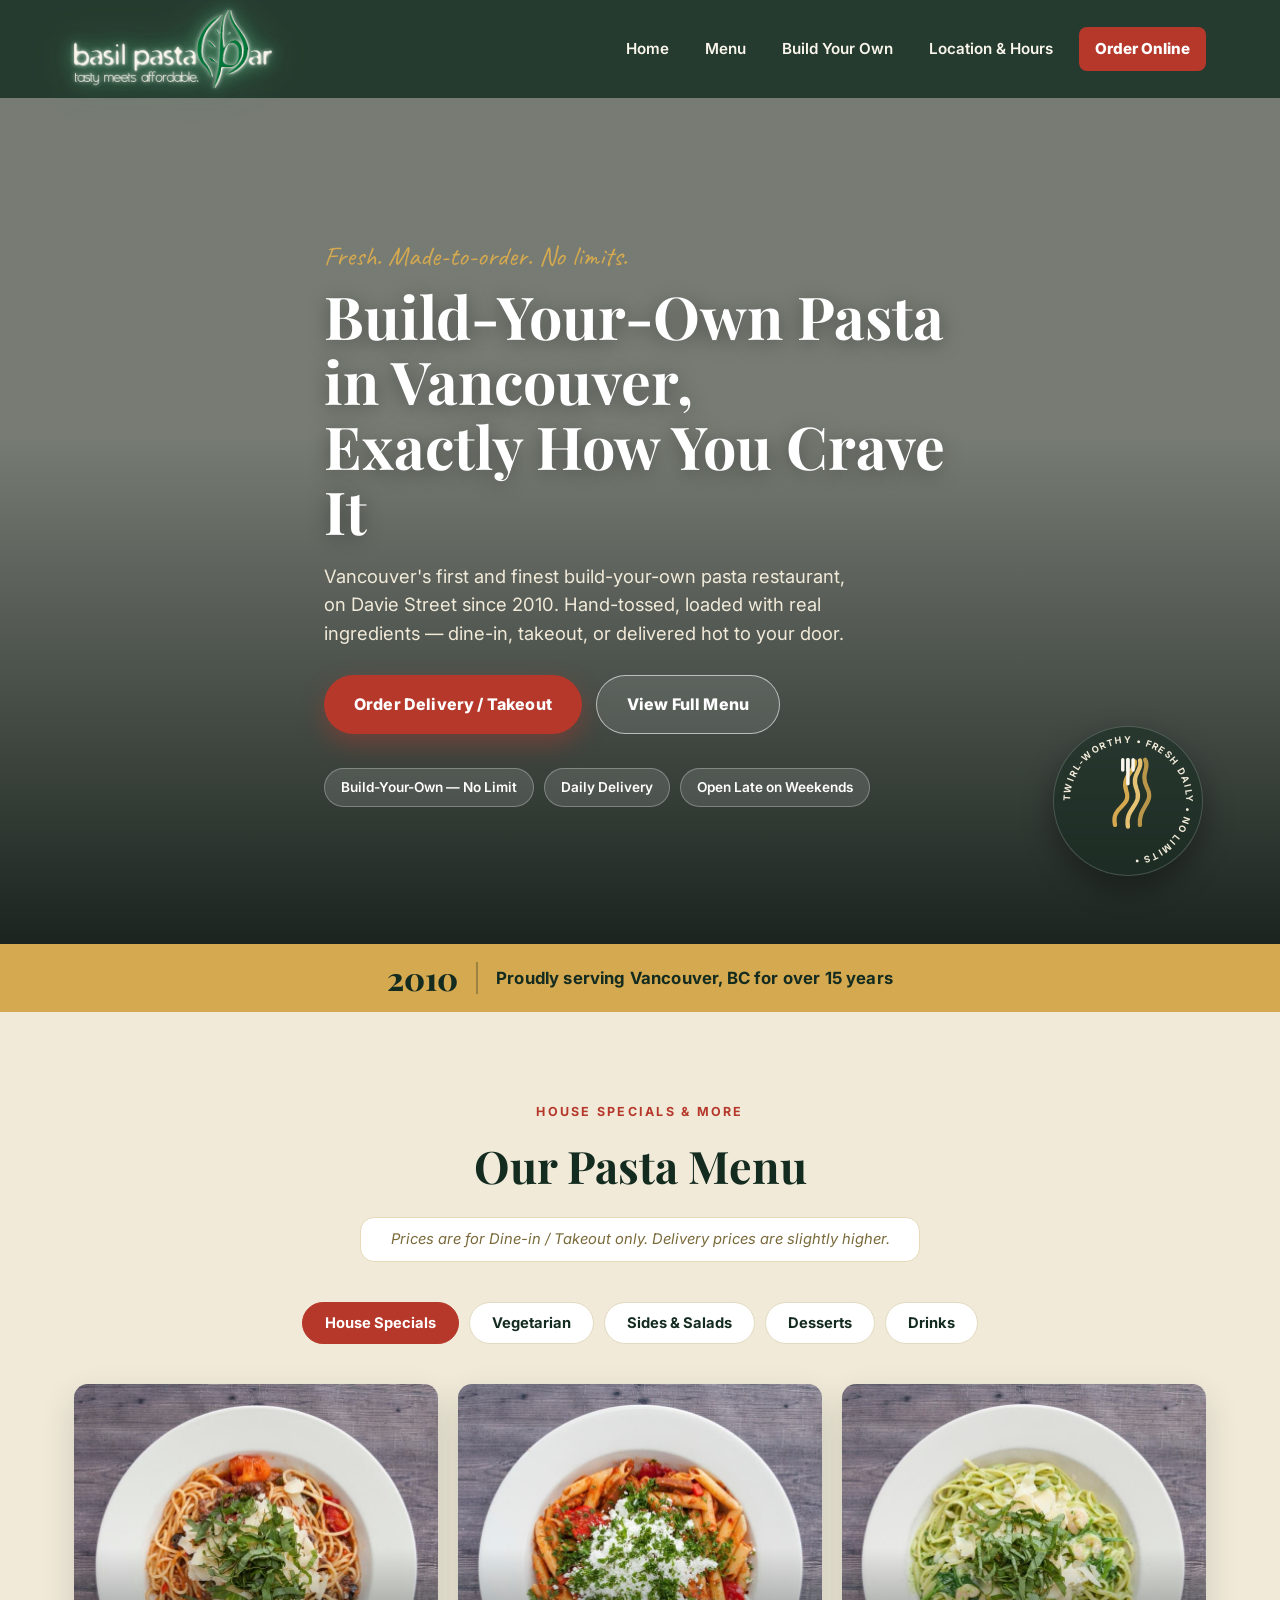
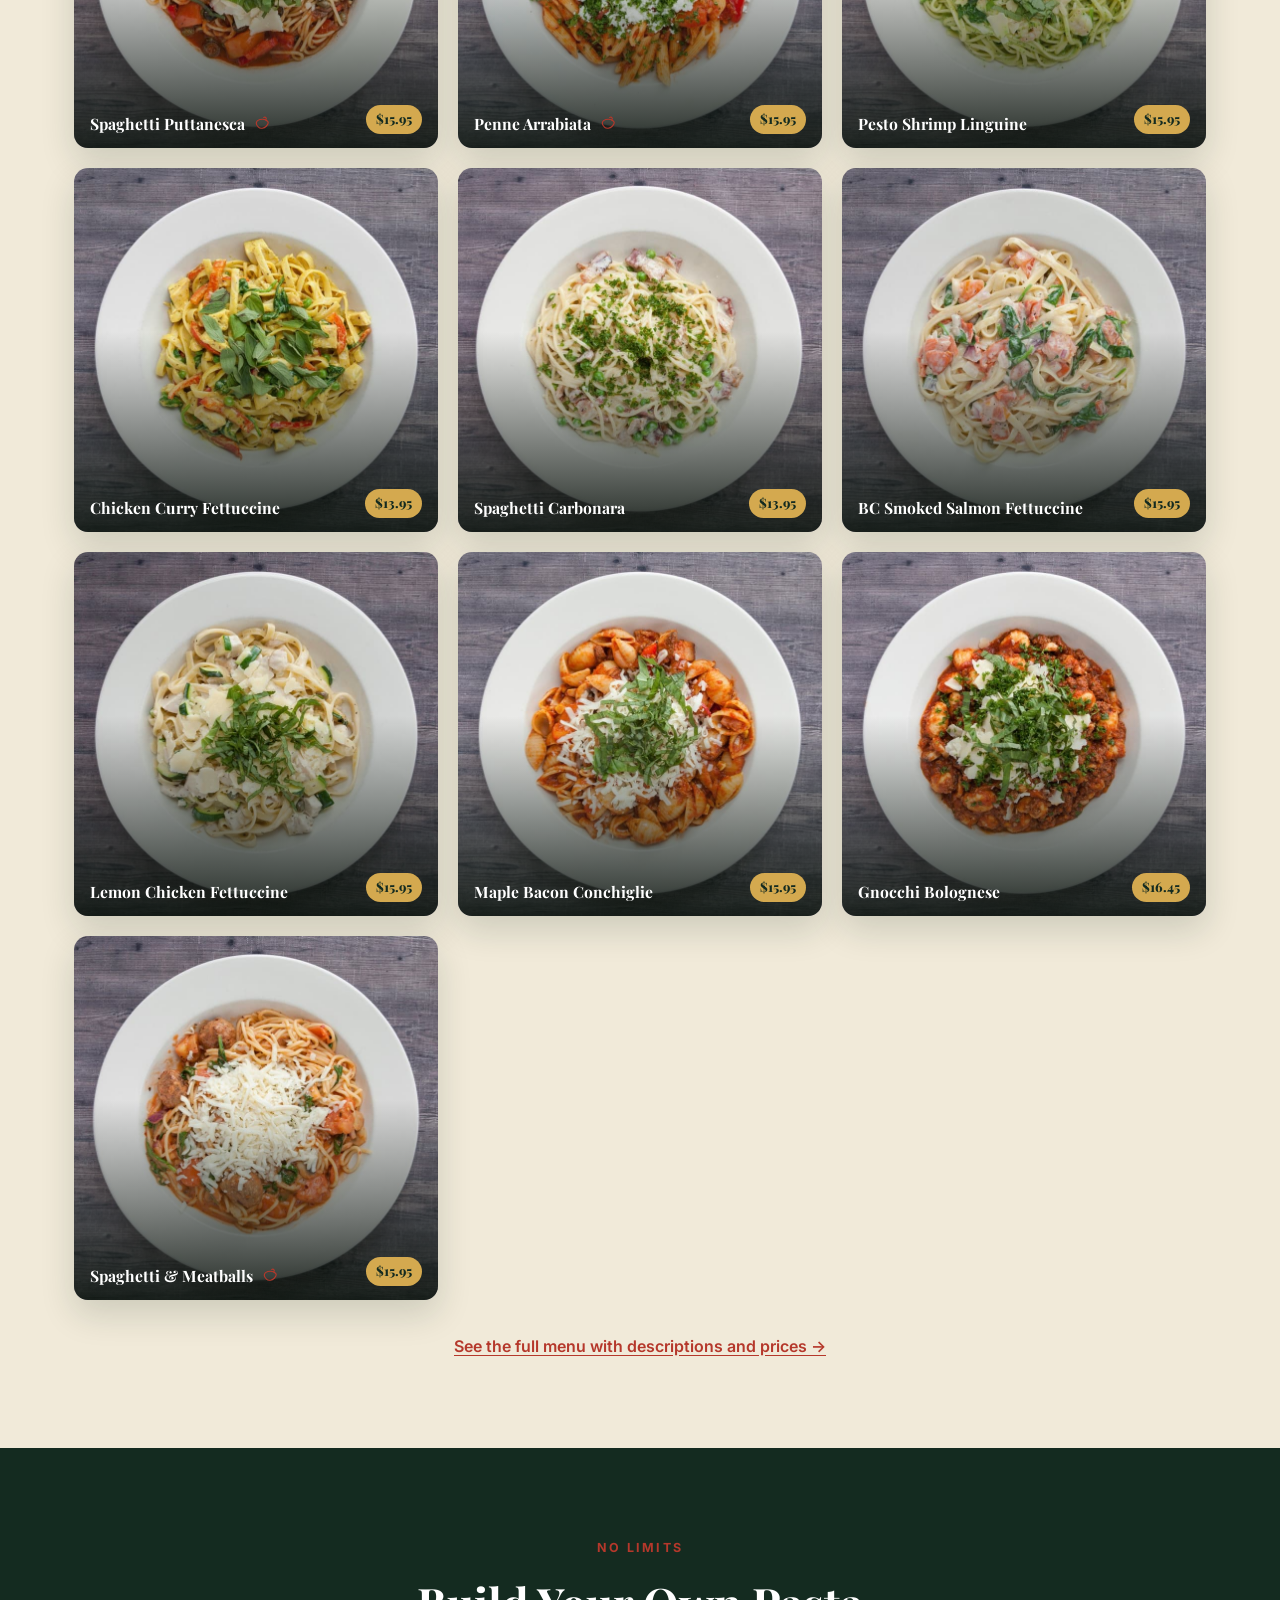
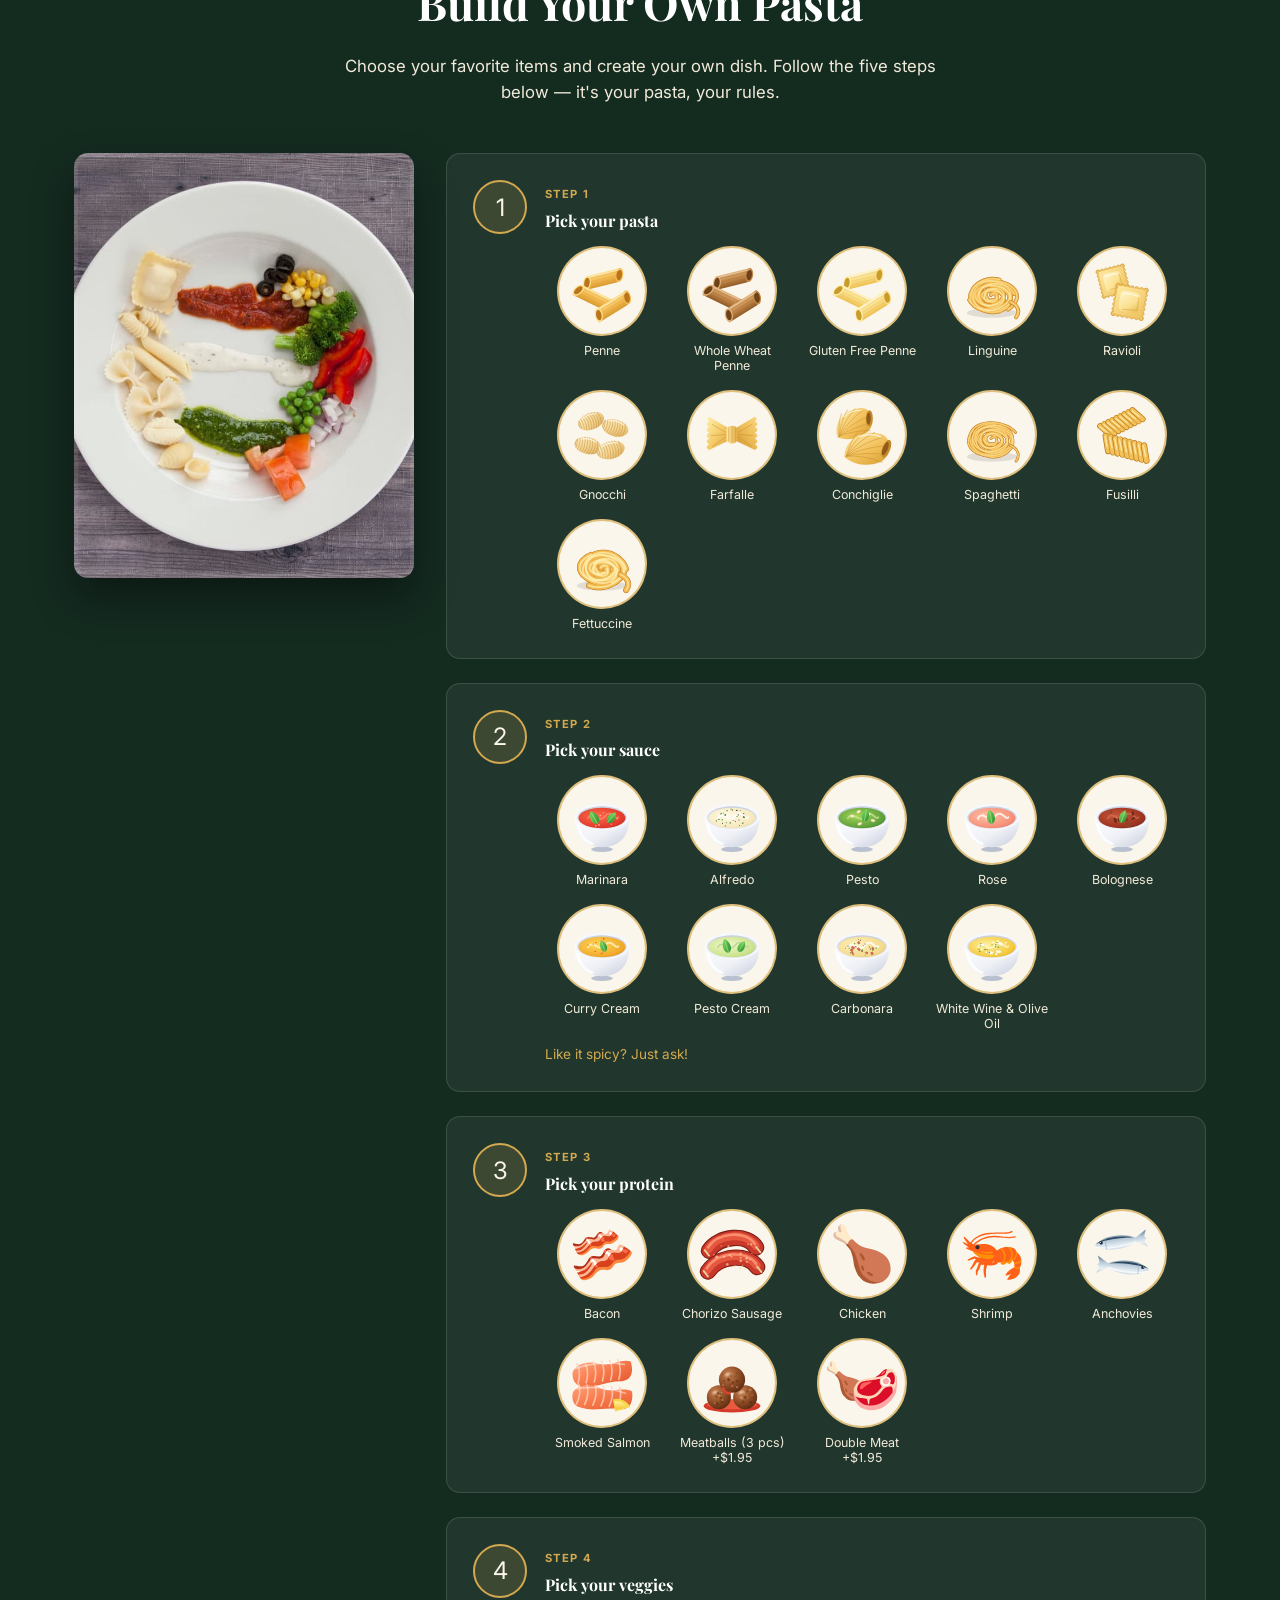
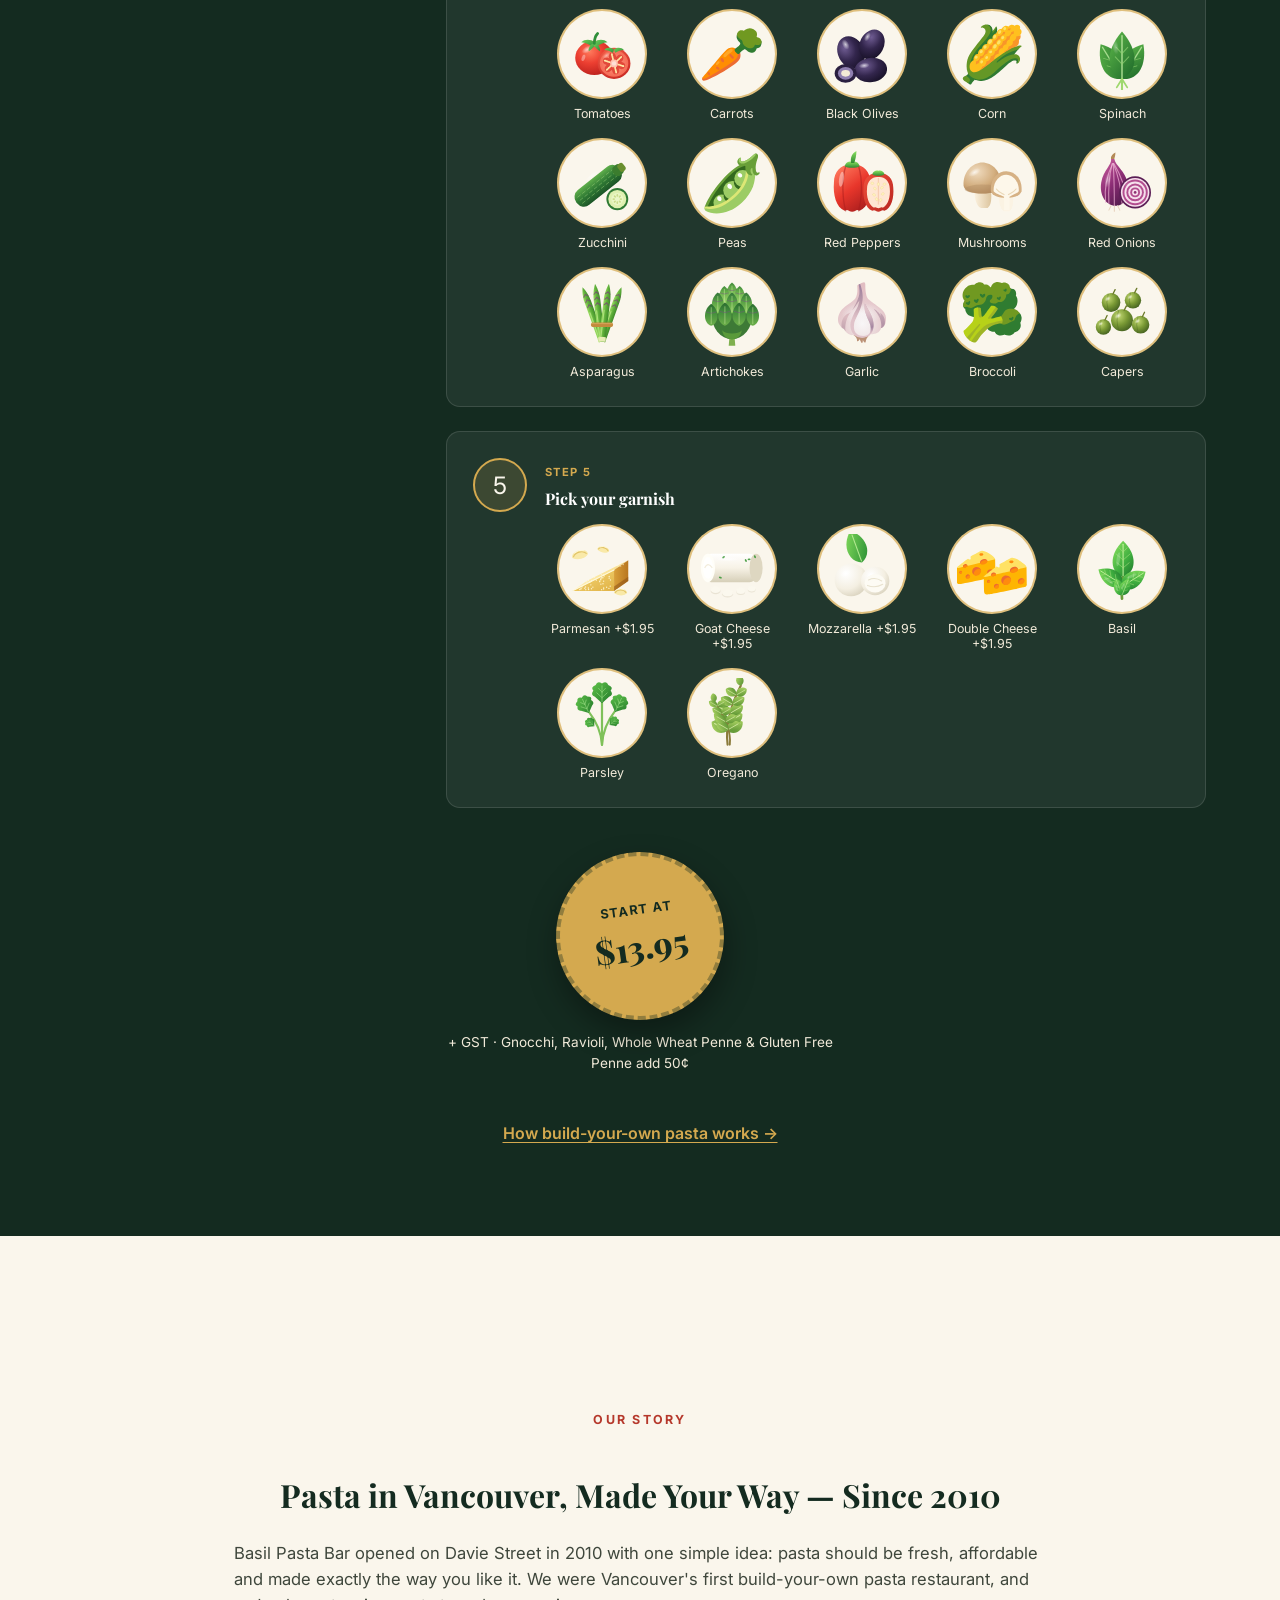
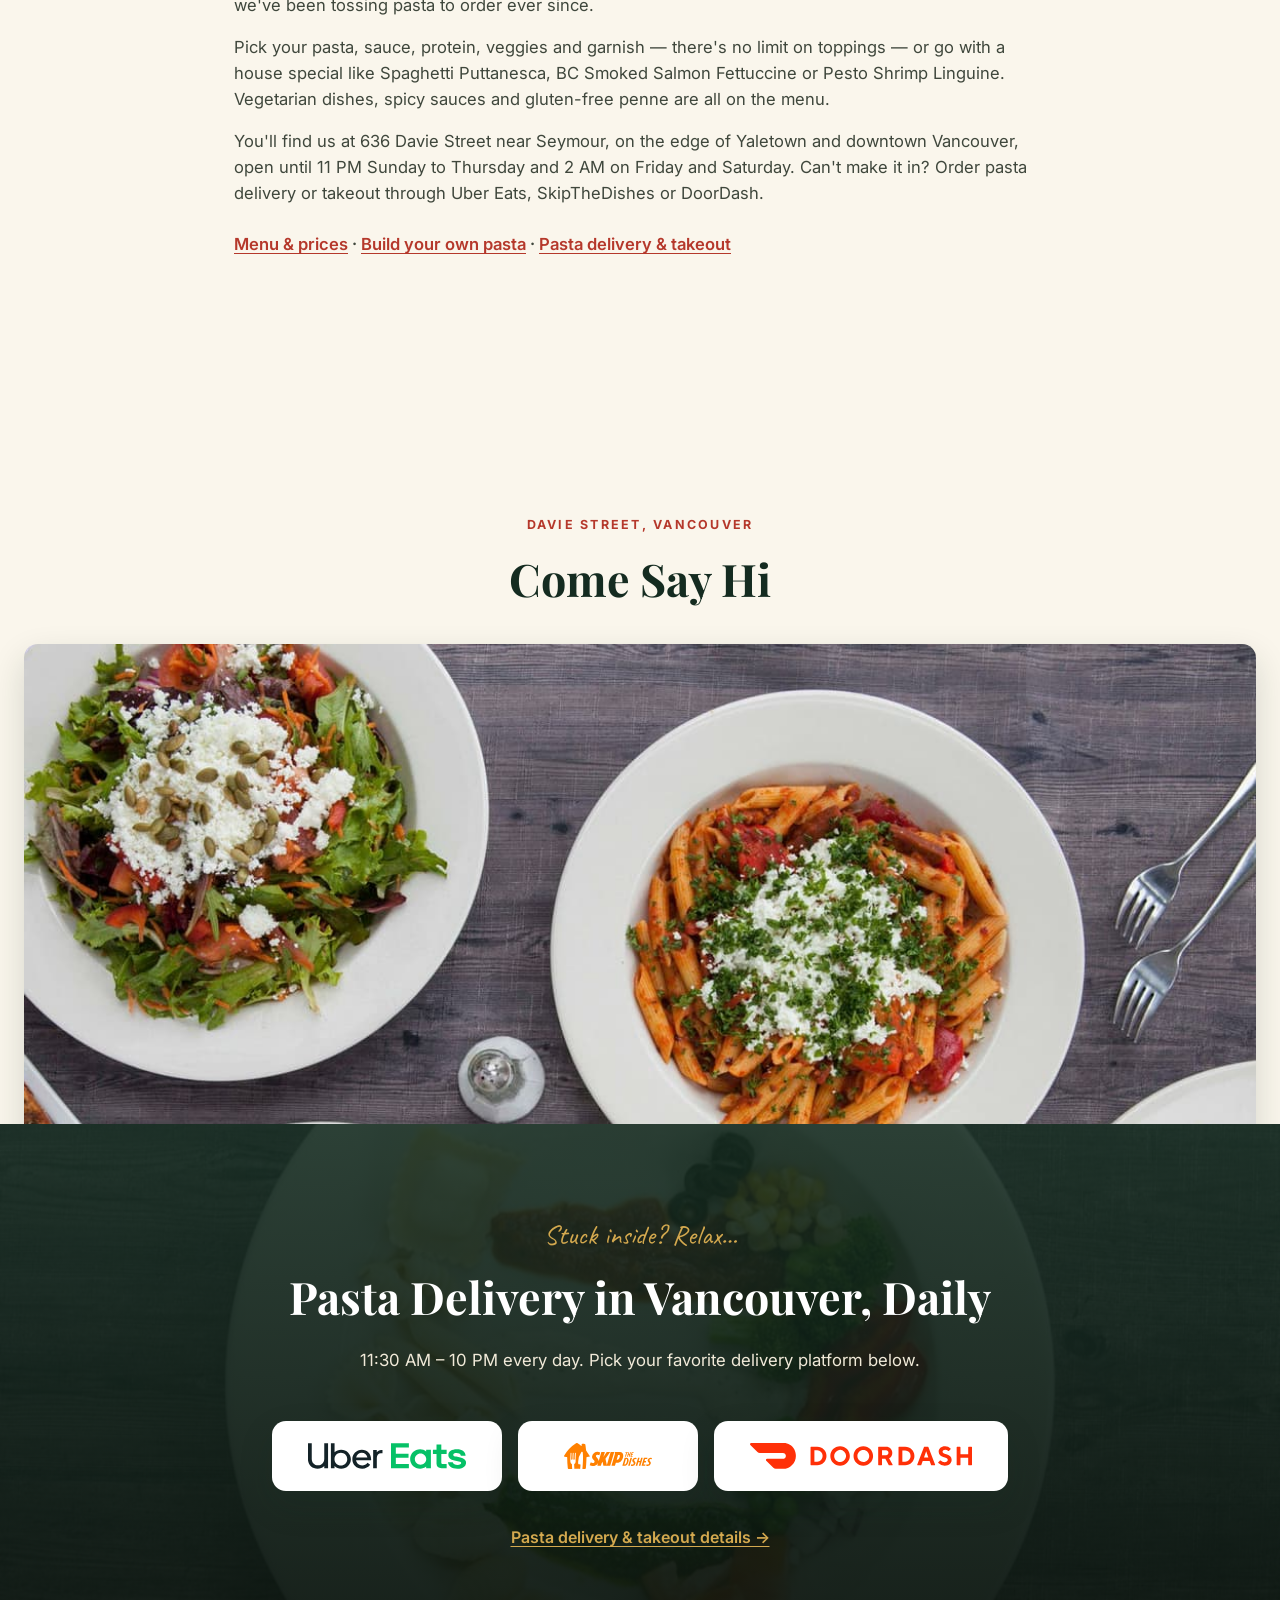
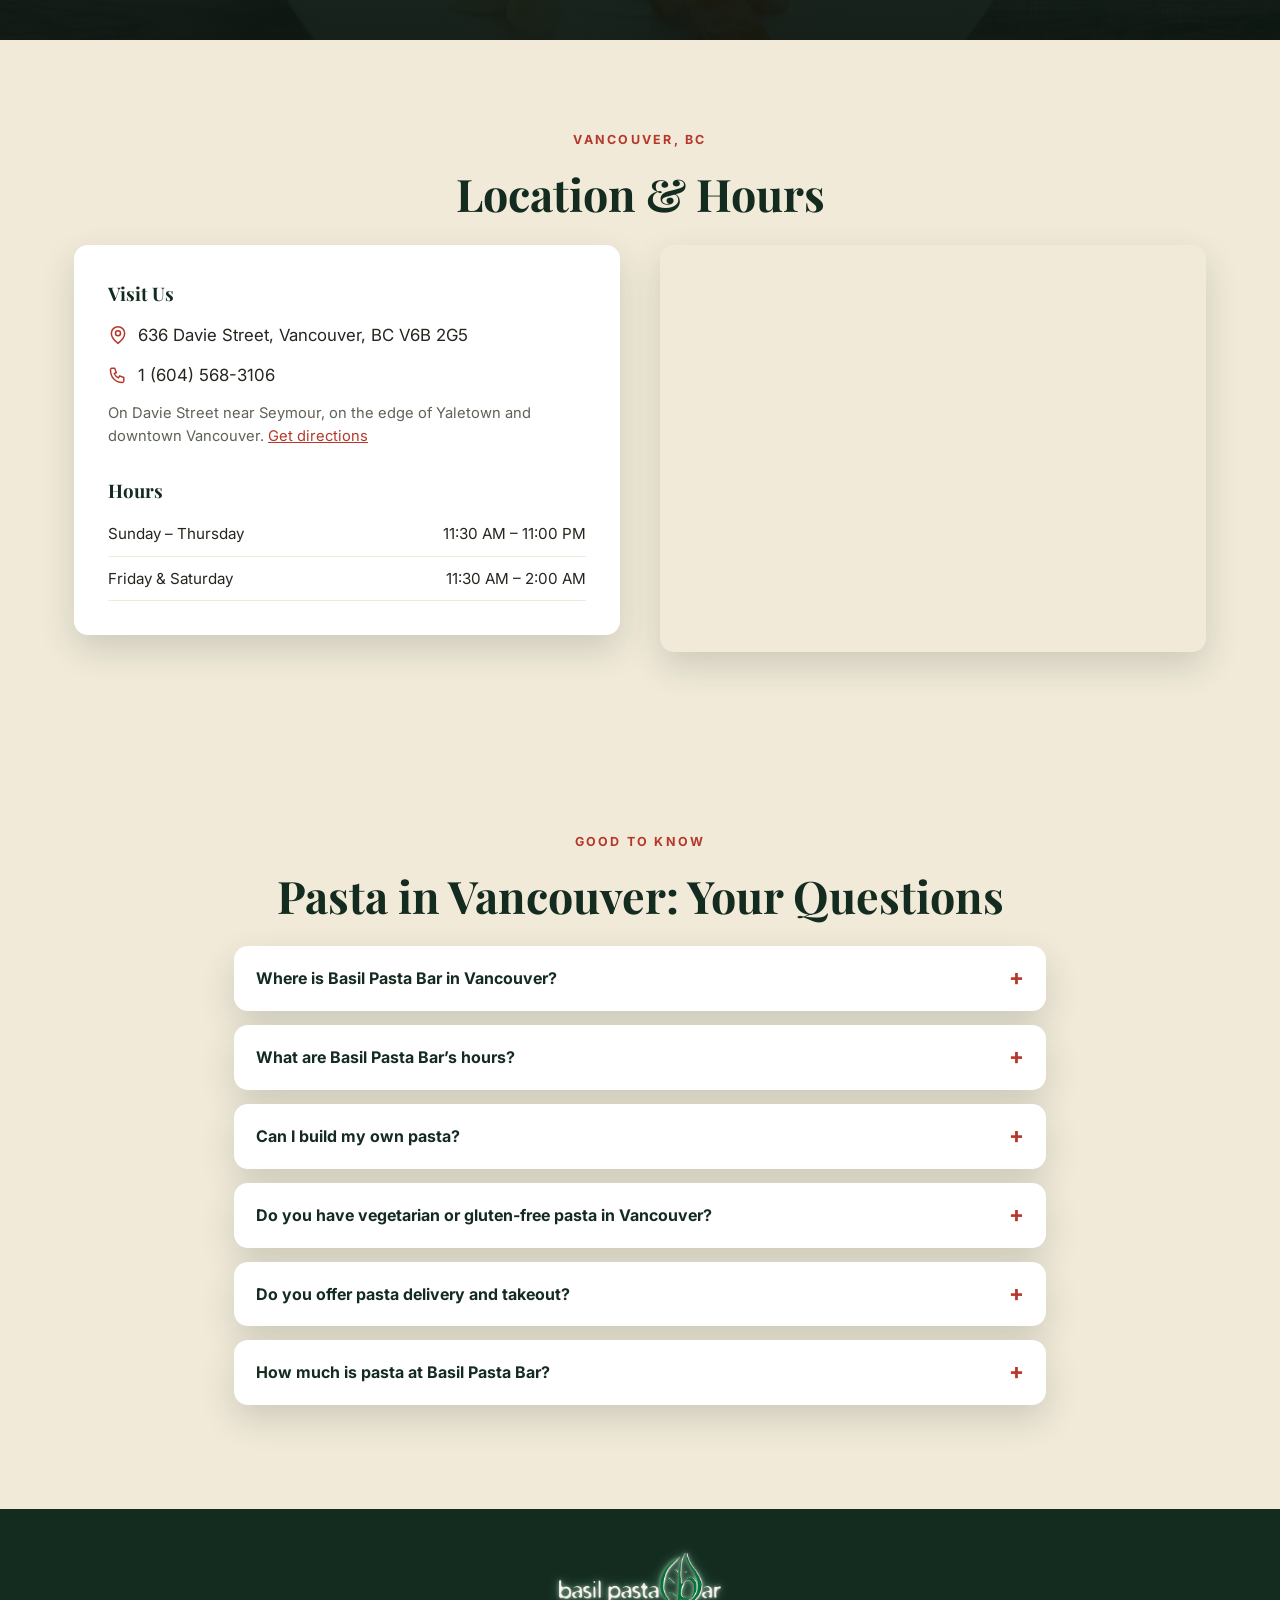
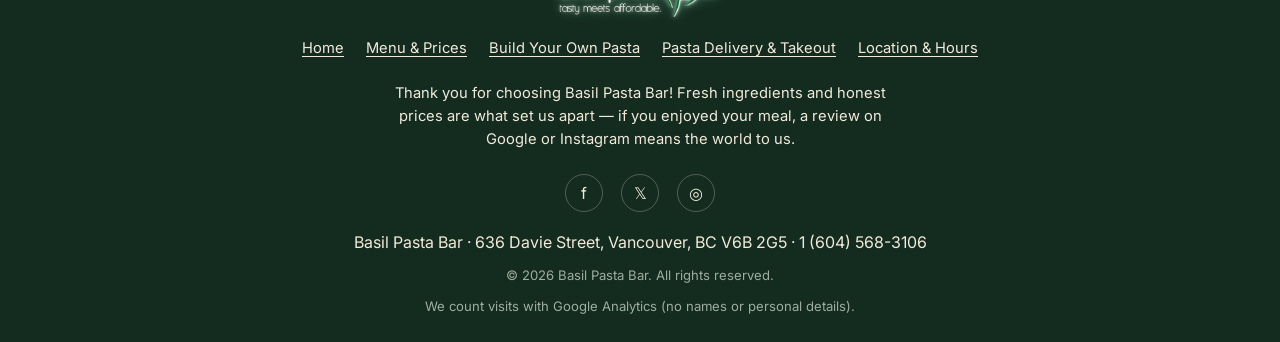
==== commit 015bb08e: "SEO: update index.html" ====
--- a/index.html
+++ b/index.html
@@ -32,6 +32,15 @@
 <link rel="apple-touch-icon" href="/images/apple-touch-icon.png">
 <link rel="manifest" href="/site.webmanifest">
 <script type="application/ld+json">{"@context":"https://schema.org","@graph":[{"@type":"WebSite","@id":"https://basilpastabar.com/#website","url":"https://basilpastabar.com/","name":"Basil Pasta Bar","inLanguage":"en-CA","publisher":{"@id":"https://basilpastabar.com/#restaurant"}},{"@type":"Restaurant","@id":"https://basilpastabar.com/#restaurant","name":"Basil Pasta Bar","alternateName":["Basil Pasta Bar Vancouver","Basil Pasta Bar Davie Street"],"url":"https://basilpastabar.com/","description":"Basil Pasta Bar is Vancouver's first build-your-own pasta restaurant, serving fresh pasta to order on Davie Street since 2010 — dine-in, takeout and delivery.","slogan":"tasty meets affordable.","foundingDate":"2010","logo":"https://basilpastabar.com/images/logo-full.png","image":["https://basilpastabar.com/images/og-image.jpg","https://basilpastabar.com/images/storefront.jpg","https://basilpastabar.com/images/dishes/puttanesca.jpg","https://basilpastabar.com/images/dishes/build-your-own.jpg"],"telephone":"+16045683106","priceRange":"$$","currenciesAccepted":"CAD","servesCuisine":["Italian","Pasta","Vegetarian"],"address":{"@type":"PostalAddress","streetAddress":"636 Davie Street","addressLocality":"Vancouver","addressRegion":"BC","postalCode":"V6B 2G5","addressCountry":"CA"},"geo":{"@type":"GeoCoordinates","latitude":49.2767875,"longitude":-123.1258792},"hasMap":"https://www.google.com/maps/search/?api=1&query=636+Davie+Street+Vancouver+BC","areaServed":[{"@type":"City","name":"Vancouver"},{"@type":"Place","name":"Yaletown"},{"@type":"Place","name":"Downtown Vancouver"},{"@type":"Place","name":"West End, Vancouver"}],"openingHoursSpecification":[{"@type":"OpeningHoursSpecification","dayOfWeek":["Sunday","Monday","Tuesday","Wednesday","Thursday"],"opens":"11:30","closes":"23:00"},{"@type":"OpeningHoursSpecification","dayOfWeek":["Friday","Saturday"],"opens":"11:30","closes":"02:00"}],"menu":"https://basilpastabar.com/menu/","sameAs":["https://www.facebook.com/BasilPastaBar","https://twitter.com/basilpastabar","https://www.instagram.com/basilpastabar/?hl=en","https://www.ubereats.com/ca/vancouver/food-delivery/basil-pasta-bar-davie-%26-seymour/eK3XxNn4SQKK74tO7Si1Ew","https://www.skipthedishes.com/basil-pasta-bar-davie-vancouver","https://www.doordash.com/store/basil-pasta-bar-vancouver-30968/en-CA"],"potentialAction":{"@type":"OrderAction","target":{"@type":"EntryPoint","urlTemplate":"https://basilpastabar.com/order-online/","actionPlatform":["http://schema.org/DesktopWebPlatform","http://schema.org/MobileWebPlatform"]},"deliveryMethod":["http://purl.org/goodrelations/v1#DeliveryModeOwnFleet","http://purl.org/goodrelations/v1#DeliveryModePickUp"]}},{"@type":"FAQPage","mainEntity":[{"@type":"Question","name":"Where is Basil Pasta Bar in Vancouver?","acceptedAnswer":{"@type":"Answer","text":"Basil Pasta Bar is at 636 Davie Street, Vancouver, BC V6B 2G5, near Davie and Seymour on the edge of Yaletown and downtown Vancouver."}},{"@type":"Question","name":"What are Basil Pasta Bar’s hours?","acceptedAnswer":{"@type":"Answer","text":"We’re open Sunday to Thursday 11:30 AM – 11:00 PM and Friday and Saturday 11:30 AM – 2:00 AM. Delivery through the apps runs daily from 11:30 AM to 10:00 PM."}},{"@type":"Question","name":"Can I build my own pasta?","acceptedAnswer":{"@type":"Answer","text":"Yes. Pick your pasta, sauce, protein, veggies and garnish — there’s no limit on toppings. Build-your-own pasta starts at $13.95 (GST · Gnocchi, Ravioli, Whole Wheat Penne & Gluten Free Penne add 50¢)."}},{"@type":"Question","name":"Do you have vegetarian or gluten-free pasta in Vancouver?","acceptedAnswer":{"@type":"Answer","text":"Yes. Vegetarian pastas are marked on the menu, and you can build a fully vegetarian plate from our veggies, sauces and cheeses. Gluten-free penne is available for build-your-own pasta. Like it spicy? Just ask."}},{"@type":"Question","name":"Do you offer pasta delivery and takeout?","acceptedAnswer":{"@type":"Answer","text":"Yes. Order pasta for delivery through Uber Eats, SkipTheDishes or DoorDash, or call 1 (604) 568-3106 and pick it up at 636 Davie Street. Prices are for dine-in and takeout; delivery prices are slightly higher."}},{"@type":"Question","name":"How much is pasta at Basil Pasta Bar?","acceptedAnswer":{"@type":"Answer","text":"Our house special and vegetarian pastas range from $13.95 to $16.45, and build-your-own pasta starts at $13.95. See the full menu with current prices on our menu page."}}]}]}</script>
+<!-- Google tag (gtag.js) -->
+<script async src="https://www.googletagmanager.com/gtag/js?id=G-4ZMQPRNVQ9"></script>
+<script>
+  window.dataLayer = window.dataLayer || [];
+  function gtag(){dataLayer.push(arguments);}
+  gtag('js', new Date());
+
+  gtag('config', 'G-4ZMQPRNVQ9');
+</script>
 <!--SEO:END-->
 <link rel="preconnect" href="https://fonts.googleapis.com">
 <link rel="preconnect" href="https://fonts.gstatic.com" crossorigin>
@@ -237,10 +246,12 @@
     </div>
     <address class="footer-address">Basil Pasta Bar · 636 Davie Street, Vancouver, BC V6B 2G5 · <a href="tel:+16045683106">1 (604) 568-3106</a></address>
     <div class="footer-fine">&copy; <span id="year"></span> Basil Pasta Bar. All rights reserved.</div>
+    <div class="footer-fine">We count visits with Google Analytics (no names or personal details).</div>
   </div>
 </footer>
 
 <script src="js/menu-data.js"></script>
 <script src="js/main.js"></script>
+<script src="js/analytics.js" defer></script>
 </body>
 </html>
--- a/css/style.css
+++ b/css/style.css
@@ -147,6 +147,9 @@
 .brand { display: flex; align-items: center; }
 .brand img {
   height: 78px;
+  width: auto;
+  max-width: none;
+  flex-shrink: 0;
   display: block;
   filter:
     drop-shadow(0 0 2px rgba(255,255,255,.7))
@@ -704,6 +707,7 @@
 }
 .footer-logo {
   height: 64px;
+  width: auto;
   margin: 0 auto 20px;
   filter:
     drop-shadow(0 0 2px rgba(255,255,255,.6))
